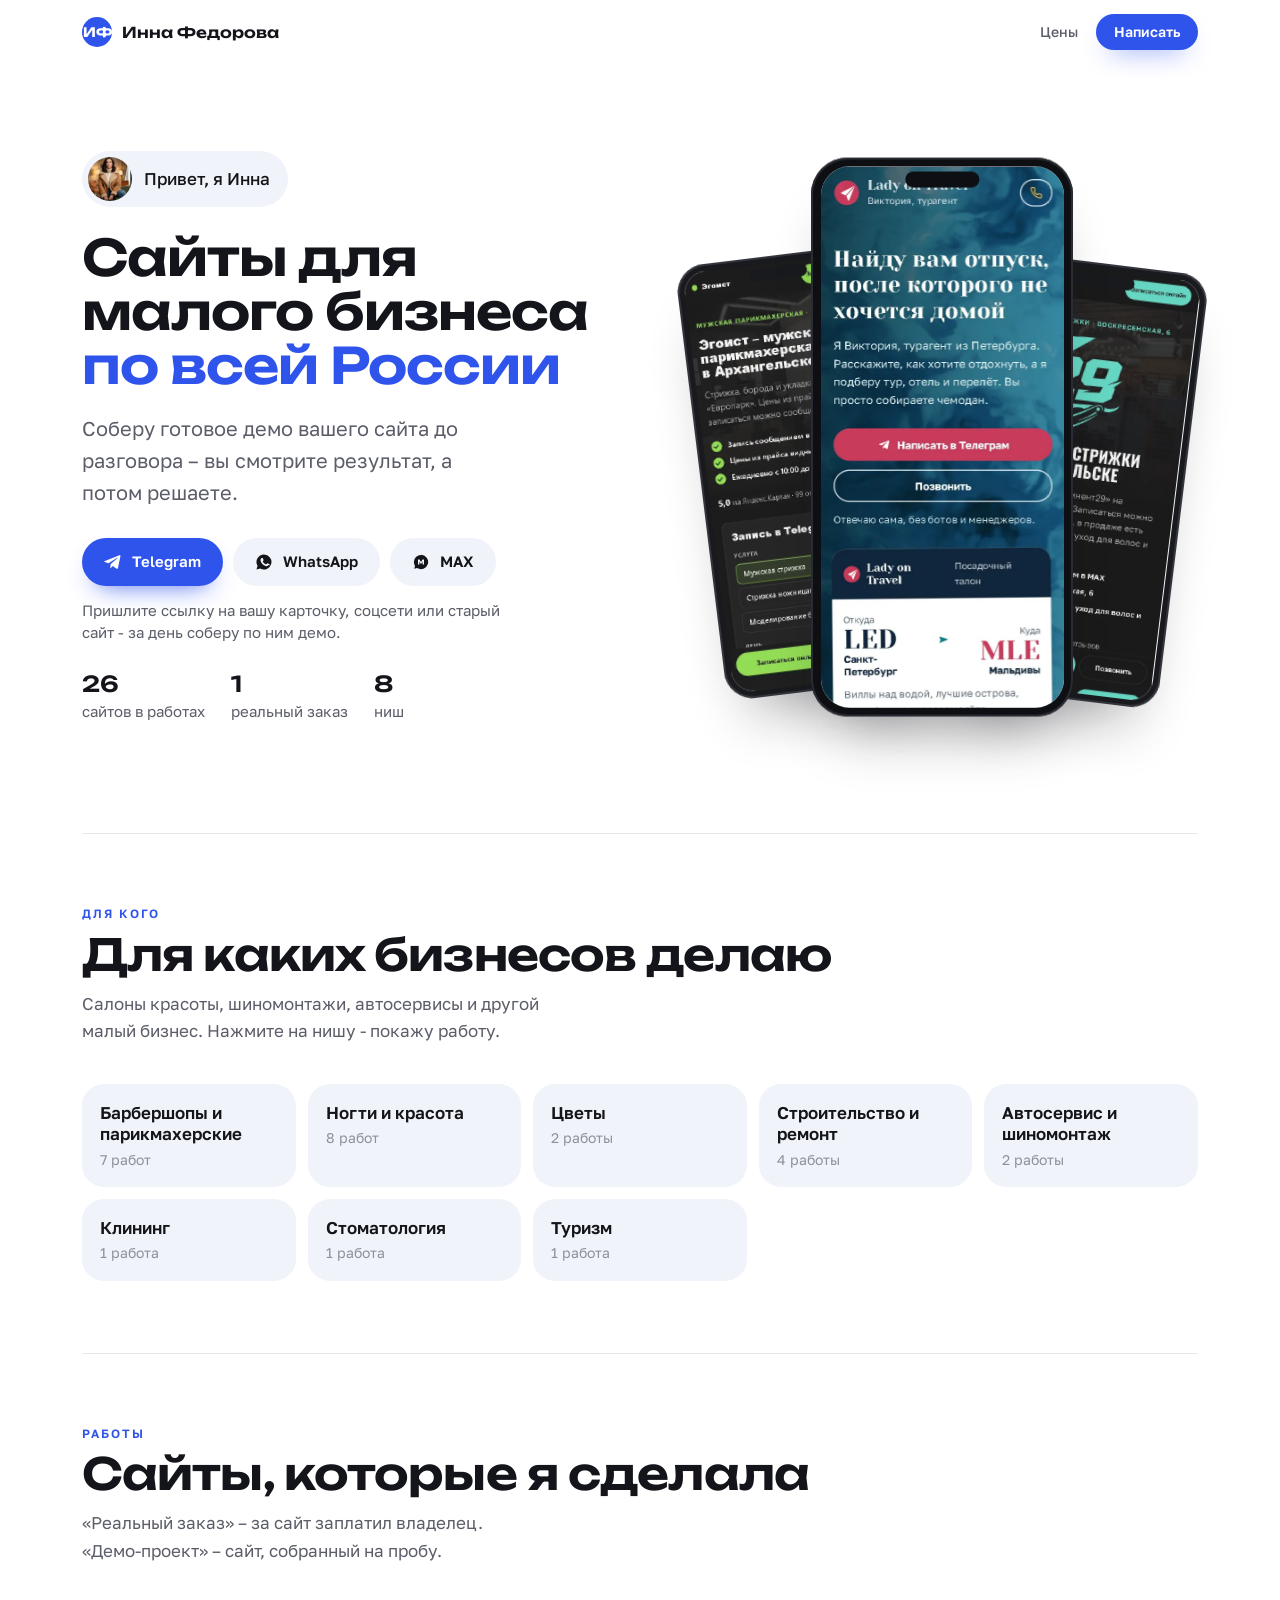
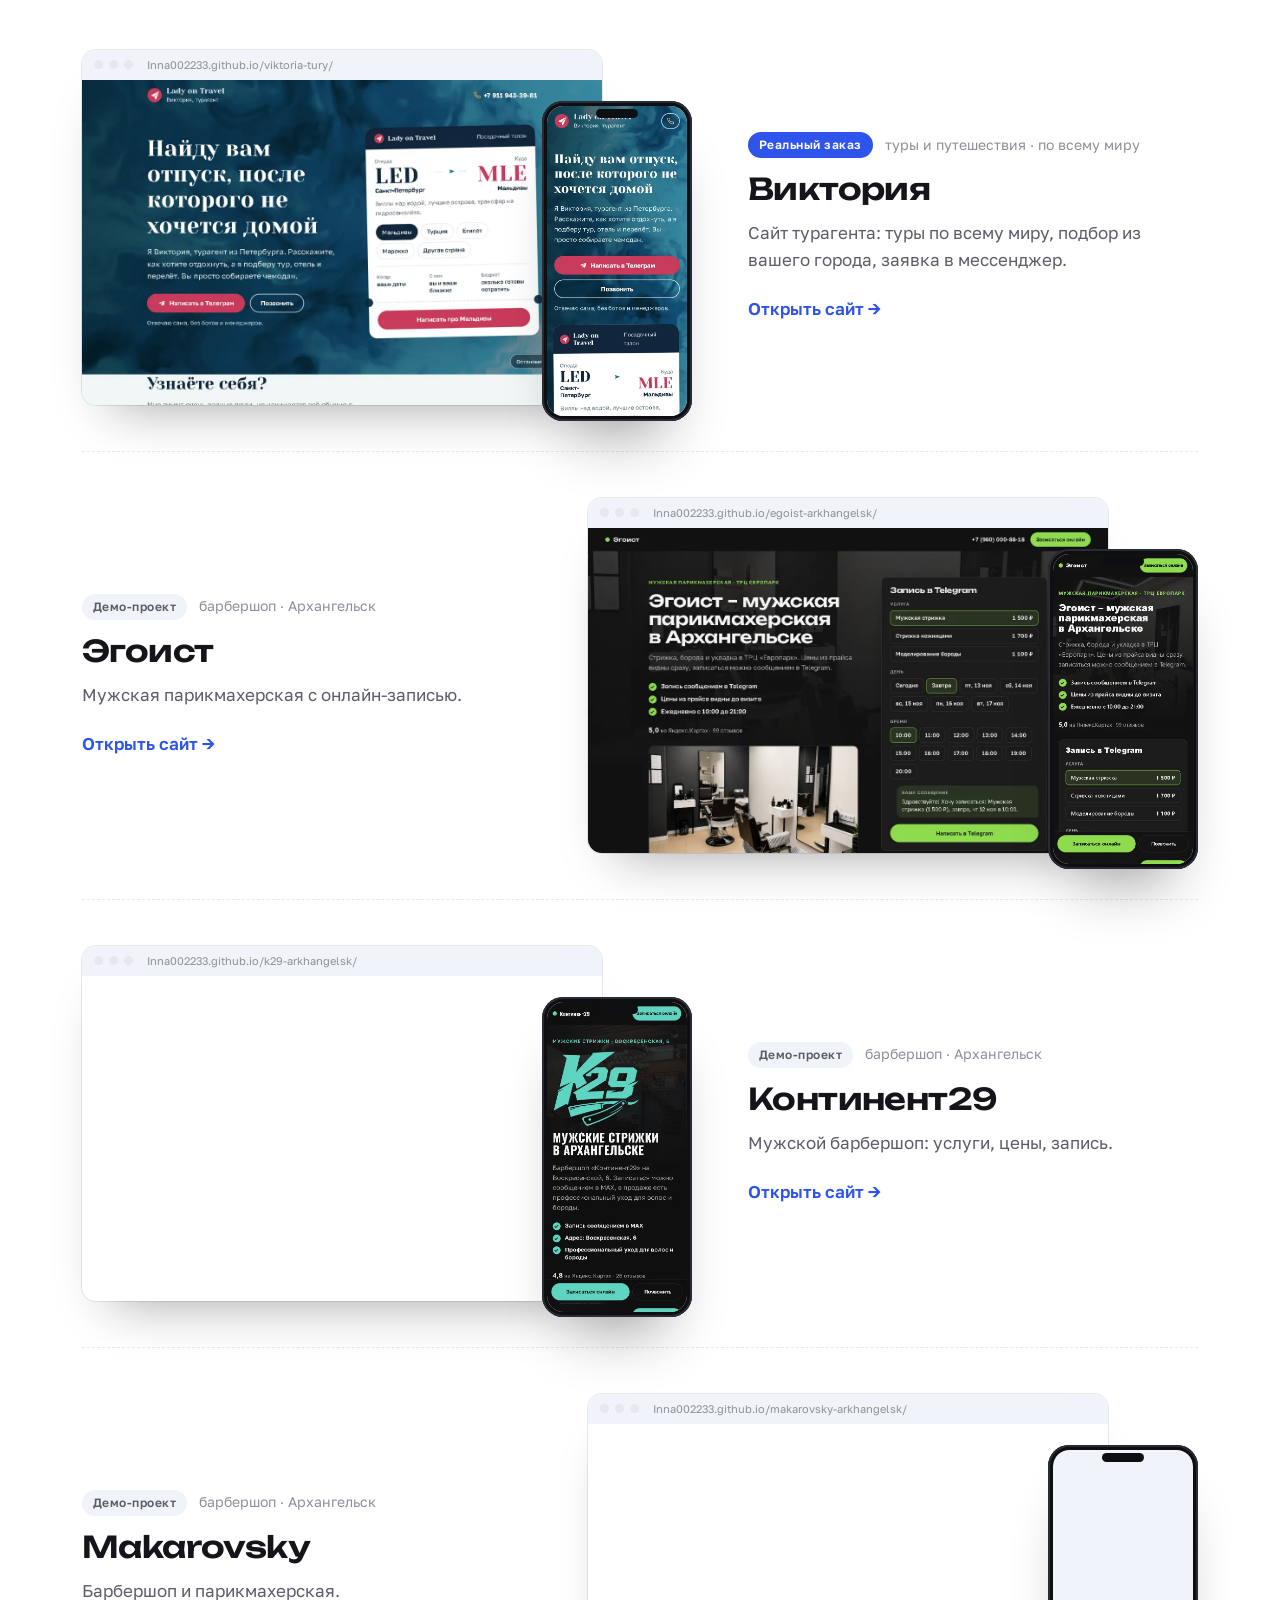
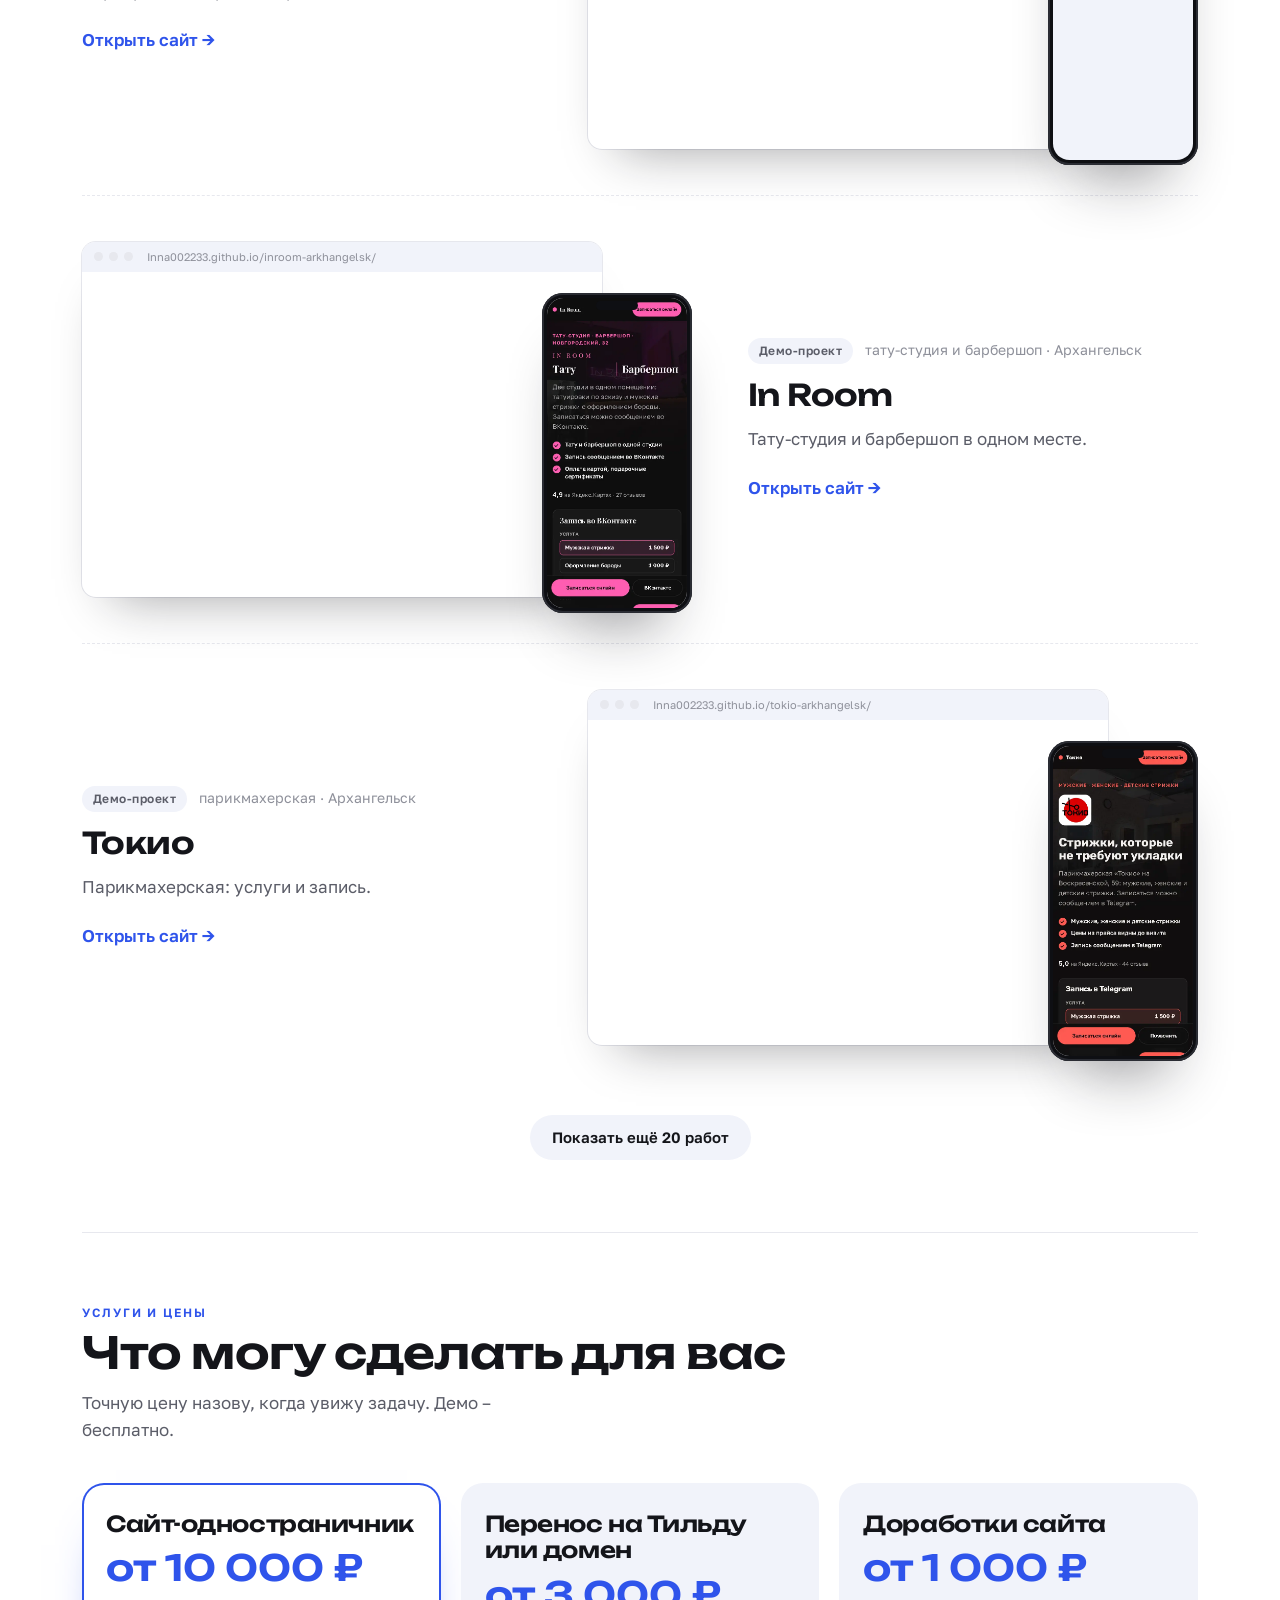
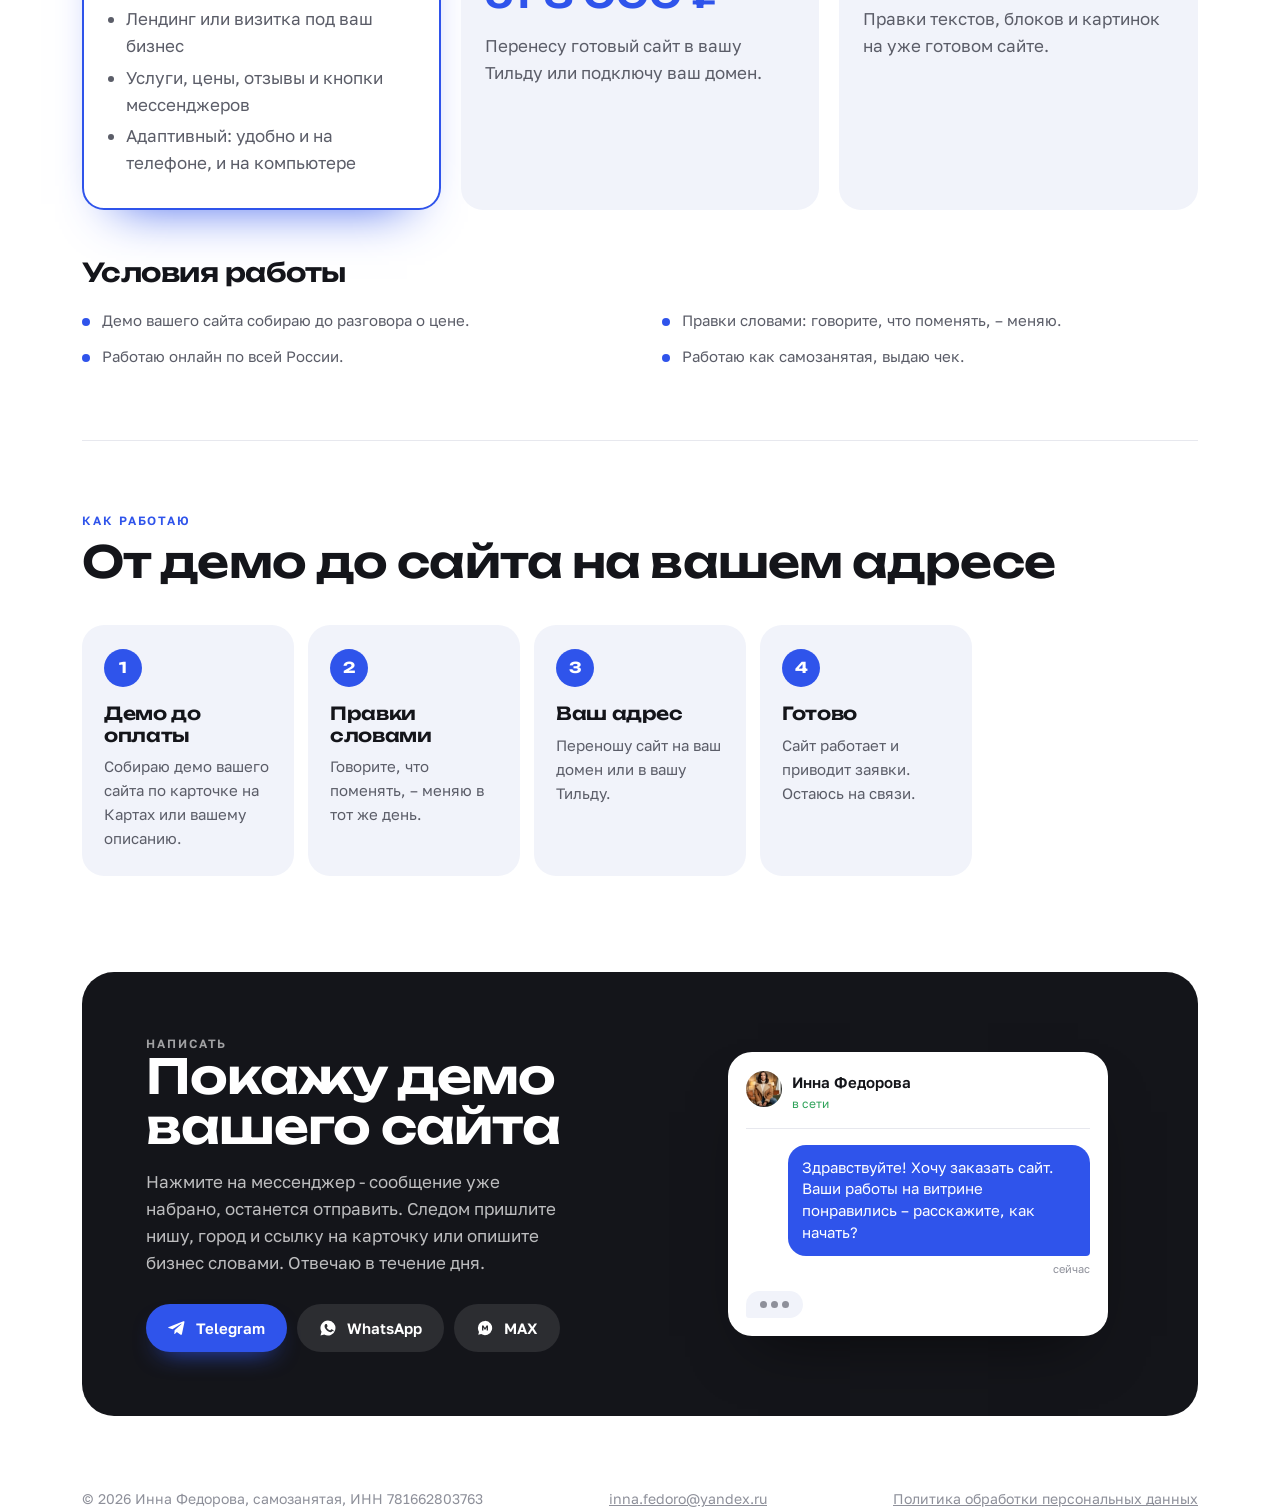
==== index.html @ 8793fb0f "Витрина: +Помор, +Барбершоп 1584, +Lucky Nail, +Акация" ====
<!doctype html>
<html lang="ru">
<head>
<meta charset="utf-8">
<meta name="viewport" content="width=device-width, initial-scale=1">
<title>Инна Федорова – сайты для малого бизнеса</title>
<meta name="description" content="Соберу готовое демо вашего сайта до разговора – вы смотрите результат, а потом решаете.">
<meta property="og:title" content="Инна Федорова – сайты для малого бизнеса">
<meta property="og:description" content="Соберу готовое демо вашего сайта до разговора – вы смотрите результат, а потом решаете.">
<meta property="og:type" content="website">
<meta property="og:image" content="assets/case-inna002233-github-io-viktoria-tury-desktop.webp">
<meta name="color-scheme" content="light">
<link rel="preconnect" href="https://fonts.googleapis.com">
<link rel="preconnect" href="https://fonts.gstatic.com" crossorigin>
<link href="https://fonts.googleapis.com/css2?family=Unbounded:wght@500;600;700&family=Golos+Text:wght@400;500;600;700&display=swap" rel="stylesheet">
<style>
/* Витрина веб-мастера. Палитра задаётся тремя переменными в :root – их меняет сборка (vitrina.mjs). */
:root{
  --accent:#2F54EB; --ink:#14151A; --soft:#F1F3FA;
  --paper:#FFFFFF; --line:#E7E8EE; --ink-2:#5B5D68; --ink-3:#8E909A;
  --display:"Unbounded",system-ui,sans-serif; --body:"Golos Text",system-ui,sans-serif;
  --r:22px;
}
*{box-sizing:border-box}
html{-webkit-text-size-adjust:100%;scroll-behavior:smooth;overflow-x:clip;hyphens:none}
body{margin:0;background:var(--paper);color:var(--ink);font:400 17px/1.6 var(--body);overflow-x:hidden}
a{color:inherit}
:focus-visible{outline:3px solid var(--accent);outline-offset:3px;border-radius:8px}
.wrap{max-width:1180px;margin:0 auto;padding:0 16px}
@media (min-width:760px){.wrap{padding:0 32px}}
.eyebrow{font:600 12px/1.3 var(--body);letter-spacing:.16em;text-transform:uppercase;color:var(--accent)}
h1,h2,h3{font-family:var(--display);font-weight:600;letter-spacing:-.02em;margin:0}

/* шапка */
.top{position:sticky;top:0;z-index:10;background:rgba(255,255,255,.88);backdrop-filter:blur(10px);-webkit-backdrop-filter:blur(10px);border-bottom:1px solid transparent;transition:border-color .3s}
.top.scrolled{border-color:var(--line)}
.top .wrap{display:flex;align-items:center;justify-content:space-between;height:64px}
.brand{display:flex;align-items:center;gap:10px;font:600 15px/1 var(--display);text-decoration:none}
.brand i{width:30px;height:30px;border-radius:50%;background:var(--accent);display:grid;place-items:center;color:#fff;font:700 13px/1 var(--display);font-style:normal}
.btn{display:inline-flex;align-items:center;gap:10px;border:0;cursor:pointer;text-decoration:none;font:600 15px/1 var(--body);border-radius:999px;padding:15px 22px;transition:transform .2s,box-shadow .2s,background .2s}
.btn-main{background:var(--accent);color:#fff;box-shadow:0 12px 26px -14px var(--accent)}
.btn-main:hover{transform:translateY(-2px)}
.btn-ghost{background:var(--soft);color:var(--ink)}
.btn-ghost:hover{background:var(--line)}
.btn svg{width:18px;height:18px;flex:none}
.top .btn{padding:11px 18px;font-size:14px}
.top-nav{display:flex;align-items:center;gap:18px}
.top-link{font:500 14px/1 var(--body);color:var(--ink-2);text-decoration:none;white-space:nowrap}
.top-link:hover{color:var(--ink)}
.brand span{white-space:nowrap}
@media (max-width:559px){.top .wrap{gap:10px}.brand{gap:8px;font-size:13px}.top-nav{gap:10px}.top-link{font-size:13px}.top .btn{padding:11px 14px;font-size:13px}}
/* первый экран */
.hero{display:grid;gap:40px;padding:44px 0 64px;align-items:center}
@media (min-width:960px){.hero{grid-template-columns:1.05fr .95fr;padding:72px 0 96px}}
.hello{display:inline-flex;align-items:center;gap:12px;background:var(--soft);border-radius:999px;padding:6px 18px 6px 6px;font-weight:500}
.hello img,.hello b{width:44px;height:44px;border-radius:50%;object-fit:cover;flex:none}
.hello b{background:var(--accent);color:#fff;display:grid;place-items:center;font:700 16px/1 var(--display)}
h1{font-size:clamp(28px,4.1vw,50px);line-height:1.08;margin:22px 0 0}
h1 em{font-style:normal;color:var(--accent)}
.lead{font-size:clamp(17px,1.8vw,20px);color:var(--ink-2);max-width:36ch;margin:20px 0 0}
.cta{display:flex;flex-wrap:wrap;gap:10px;margin-top:30px}
.cta-note{margin-top:14px;max-width:440px;color:var(--ink-2);font-size:15px;line-height:1.45}
.facts{display:flex;flex-wrap:wrap;gap:8px 26px;margin-top:30px;color:var(--ink-2);font-size:15px}
.facts b{font:600 22px/1 var(--display);color:var(--ink);display:block;margin-bottom:4px}

/* живые телефоны: скриншот сайта прокручивается внутри рамки */
.phone{position:relative;width:var(--pw,250px);aspect-ratio:9/19.2;border-radius:calc(var(--pw,250px) * .14);background:#0E0F13;padding:calc(var(--pw,250px) * .035);box-shadow:0 40px 60px -30px rgba(20,21,26,.45),inset 0 0 0 2px #2A2C33}
.phone .screen{position:relative;width:100%;height:100%;border-radius:calc(var(--pw,250px) * .11);overflow:hidden;background:var(--soft)}
.phone .screen img{position:absolute;left:0;top:0;width:100%;height:auto;will-change:transform;animation:scrollshot var(--dur,22s) ease-in-out infinite alternate;animation-play-state:paused}
.phone.live .screen img{animation-play-state:running}
.phone .notch{position:absolute;top:calc(var(--pw,250px) * .055);left:50%;transform:translateX(-50%);width:28%;height:calc(var(--pw,250px) * .06);background:#0E0F13;border-radius:999px;z-index:2}
@keyframes scrollshot{0%,8%{transform:translateY(0)}92%,100%{transform:translateY(var(--shift,-70%))}}
@media (prefers-reduced-motion:reduce){.phone .screen img{animation:none}}
.fan{position:relative;height:clamp(440px,52vw,600px)}
.fan .phone{position:absolute;top:50%;left:50%}
.fan .phone:nth-child(1){--pw:clamp(190px,21vw,262px);transform:translate(-50%,-50%);z-index:3}
.fan .phone:nth-child(2){--pw:clamp(150px,16vw,206px);transform:translate(-118%,-42%) rotate(-7deg);z-index:2;opacity:.96}
.fan .phone:nth-child(3){--pw:clamp(150px,16vw,206px);transform:translate(18%,-40%) rotate(7deg);z-index:1;opacity:.96}
.fan::before{content:"";position:absolute;inset:8% 6%;border-radius:50%;background:radial-gradient(closest-side,var(--soft),transparent 72%)}
.fan.empty{display:grid;place-items:center;background:var(--soft);border-radius:var(--r);color:var(--ink-3);text-align:center;padding:24px}

/* разделы */
section.block{padding:72px 0;border-top:1px solid var(--line)}
.block-head{display:flex;flex-wrap:wrap;align-items:end;justify-content:space-between;gap:12px 30px;margin-bottom:40px}
.block-head h2{font-size:clamp(28px,3.6vw,44px);line-height:1.05;margin-top:10px}
.block-head p{color:var(--ink-2);max-width:42ch;margin:0}

/* работы */
.case{display:grid;gap:28px;align-items:center;padding:36px 0}
.case + .case{border-top:1px dashed var(--line)}
@media (min-width:900px){.case{grid-template-columns:auto 1fr;gap:56px}.case:nth-child(even){grid-template-columns:1fr auto}.case:nth-child(even) .devices{order:2}}
.devices{position:relative;display:flex;align-items:end;justify-content:center;gap:0;padding:10px 0}
.browser{width:min(520px,72vw);border-radius:14px;overflow:hidden;background:#fff;box-shadow:0 30px 50px -30px rgba(20,21,26,.4),0 0 0 1px var(--line)}
.browser .bar{display:flex;align-items:center;gap:6px;height:30px;padding:0 12px;background:var(--soft)}
.browser .bar i{width:9px;height:9px;border-radius:50%;background:var(--line)}
.browser .bar span{margin-left:8px;font-size:11px;color:var(--ink-3);white-space:nowrap;overflow:hidden;text-overflow:ellipsis}
.browser img{display:block;width:100%;aspect-ratio:16/10;object-fit:cover;object-position:top}
.devices .phone{--pw:clamp(118px,13vw,150px);margin-left:-60px;margin-bottom:-16px;z-index:2}
.devices.solo .phone{--pw:clamp(180px,22vw,230px);margin:0}
.case-text .meta{display:flex;flex-wrap:wrap;align-items:center;gap:8px 12px;color:var(--ink-3);font-size:14px}
.badge{display:inline-flex;align-items:center;gap:6px;font:600 12px/1 var(--body);letter-spacing:.04em;padding:7px 11px;border-radius:999px}
.badge.real{background:var(--accent);color:#fff}
.badge.demo{background:var(--soft);color:var(--ink-2)}
.badge.study{background:transparent;color:var(--accent);box-shadow:inset 0 0 0 1.5px var(--accent)}
.case-text h3{font-size:clamp(22px,2.6vw,30px);line-height:1.1;margin:14px 0 0}
.story{display:grid;gap:12px;margin:20px 0 0;padding:0;list-style:none}
.story li{display:grid;grid-template-columns:118px 1fr;gap:12px;font-size:16px}
.story li b{font-weight:600;color:var(--ink-3);font-size:13px;letter-spacing:.06em;text-transform:uppercase;padding-top:2px}
@media (max-width:520px){.story li{grid-template-columns:1fr;gap:2px}}
.quote{margin:22px 0 0;padding:18px 20px;border-radius:16px;background:var(--soft);font-size:16px}
.quote cite{display:block;margin-top:8px;font-style:normal;color:var(--ink-3);font-size:14px}
.case-text .open{display:inline-flex;align-items:center;gap:8px;margin-top:22px;font-weight:600;color:var(--accent);text-decoration:none}
.case-text .open:hover{text-decoration:underline}

/* услуги */
.price{list-style:none;margin:0;padding:0;display:grid;gap:16px}
@media (min-width:860px){.price{grid-template-columns:repeat(3,1fr);gap:20px}}
.price li{display:flex;flex-direction:column;gap:10px;background:var(--soft);border-radius:var(--r);padding:28px 24px 30px;position:relative}
.price li.hit{background:var(--paper);box-shadow:inset 0 0 0 2px var(--accent),0 28px 50px -34px var(--accent)}
.price h3{font-size:22px;line-height:1.2}
.price .sum{font:600 clamp(28px,3.4vw,36px)/1.05 var(--display);white-space:nowrap;color:var(--accent);margin-top:2px}
.price .term{font-size:14px;font-weight:600;color:var(--ink-3)}
.price p{margin:8px 0 0;color:var(--ink-2)}
.price li ul{list-style:disc;display:block;margin:8px 0 0;padding:0 0 0 20px;color:var(--ink-2)}
.price li ul li{display:list-item;background:none;border-radius:0;padding:0;position:static;box-shadow:none;margin:0 0 4px}
.pnote{list-style:none;margin:28px 0 0;padding:0;display:grid;gap:8px;color:var(--ink-2);font-size:15px}
.pnote li{position:relative;padding-left:20px}
.pnote li::before{content:"";position:absolute;left:0;top:.62em;width:8px;height:8px;border-radius:50%;background:var(--accent)}

/* ниши: ссылки на работы */
.niches{list-style:none;margin:0;padding:0;display:grid;gap:10px;grid-template-columns:repeat(2,1fr)}
@media (min-width:760px){.niches{grid-template-columns:repeat(5,1fr);gap:12px}}
.niches a{display:flex;flex-direction:column;gap:4px;height:100%;padding:18px 18px 16px;border-radius:var(--r);background:var(--soft);text-decoration:none;transition:background .2s,transform .2s}
.niches a:hover{background:var(--line);transform:translateY(-2px)}
.niches b{font:600 17px/1.25 var(--body)}
.niches span{font-size:14px;color:var(--ink-3)}
.more{display:flex;justify-content:center;padding-top:24px}
#moreCases .case:first-child{border-top:1px dashed var(--line)}
#works{scroll-margin-top:64px}
.niche-note{display:flex;flex-wrap:wrap;align-items:center;justify-content:space-between;gap:12px 20px;margin:0 0 8px;padding:14px 18px;border-radius:var(--r);background:var(--soft);color:var(--ink-2);font-size:15px}
.niche-note[hidden]{display:none}
.niche-note b{color:var(--ink)}
.niche-note .btn{padding:11px 18px;font-size:14px;background:var(--paper)}
.case{scroll-margin-top:84px}

/* условия работы */
.terms{margin-top:48px}
.terms h3{font-size:clamp(20px,2.2vw,26px);line-height:1.15}
.terms .pnote{margin-top:20px}
@media (min-width:860px){.terms .pnote{grid-template-columns:1fr 1fr;gap:12px 44px}}

/* как работаю – настоящая последовательность, поэтому номера */
.steps{display:grid;gap:14px;counter-reset:s;list-style:none;margin:0;padding:0}
@media (min-width:760px){.steps{grid-template-columns:repeat(2,1fr)}.steps li:last-child{grid-column:1/-1}}
@media (min-width:1060px){.steps{grid-template-columns:repeat(5,1fr)}.steps li:last-child{grid-column:auto}}
.steps li{position:relative;background:var(--soft);border-radius:var(--r);padding:24px 22px 26px;counter-increment:s}
.steps li::before{content:counter(s);display:grid;place-items:center;width:38px;height:38px;border-radius:50%;background:var(--accent);color:#fff;font:700 15px/1 var(--display);margin-bottom:16px}
.steps h3{font-size:18px;line-height:1.2}
.steps p{margin:8px 0 0;color:var(--ink-2);font-size:15px}

/* финал: превью сообщения, которое уйдёт владельцу витрины */
.final{margin:24px 0 72px;border-radius:32px;background:var(--ink);color:#fff;padding:40px 22px;display:grid;gap:30px;align-items:center;overflow:hidden;position:relative}
@media (min-width:860px){.final{grid-template-columns:1.1fr .9fr;padding:64px}}
.final h2{font-size:clamp(28px,4vw,48px);line-height:1.04}
.final p{color:rgba(255,255,255,.72);margin:16px 0 0;max-width:38ch}
.final .cta{margin-top:28px}
.final .btn-ghost{background:rgba(255,255,255,.1);color:#fff}
.final .btn-ghost:hover{background:rgba(255,255,255,.18)}
.chat{background:#fff;color:var(--ink);border-radius:24px;padding:18px;box-shadow:0 30px 60px -30px rgba(0,0,0,.6);max-width:380px;justify-self:center;width:100%}
.chat .who{display:flex;align-items:center;gap:10px;font-weight:600;font-size:15px;padding-bottom:14px;border-bottom:1px solid var(--line)}
.chat .who img,.chat .who b{width:36px;height:36px;border-radius:50%;object-fit:cover}
.chat .who b{background:var(--accent);color:#fff;display:grid;place-items:center;font:700 14px/1 var(--display)}
.chat .who small{display:block;font-weight:400;color:#2FA35A;font-size:12px}
.bubble{margin:16px 0 4px auto;max-width:88%;background:var(--accent);color:#fff;border-radius:18px 18px 4px 18px;padding:12px 14px;font-size:15px;line-height:1.45}
.bubble-time{text-align:right;font-size:11px;color:var(--ink-3)}
.typing{display:flex;gap:4px;margin-top:14px;padding:10px 14px;background:var(--soft);border-radius:18px 18px 18px 4px;width:fit-content}
.typing i{width:7px;height:7px;border-radius:50%;background:var(--ink-3);animation:dot 1.2s infinite}
.typing i:nth-child(2){animation-delay:.2s}.typing i:nth-child(3){animation-delay:.4s}
@keyframes dot{0%,60%,100%{opacity:.3;transform:none}30%{opacity:1;transform:translateY(-3px)}}

footer{padding:26px 0 40px;color:var(--ink-3);font-size:14px;display:flex;flex-wrap:wrap;gap:8px 24px;justify-content:space-between}
.toast{position:fixed;left:50%;bottom:24px;transform:translate(-50%,140%);background:var(--ink);color:#fff;padding:14px 20px;border-radius:14px;font-size:15px;z-index:50;transition:transform .35s cubic-bezier(.2,.8,.2,1),visibility .35s;max-width:calc(100% - 32px);visibility:hidden}
.toast.show{transform:translate(-50%,0);visibility:visible}
.reveal{opacity:0;transform:translateY(24px);transition:opacity .7s ease,transform .7s cubic-bezier(.2,.8,.2,1)}
.reveal.in{opacity:1;transform:none}
@media (prefers-reduced-motion:reduce){.reveal{opacity:1;transform:none;transition:none}}
</style>
</head>
<body>
<header class="top"><div class="wrap">
  <a class="brand" href="#"><i id="brandInit"></i><span id="brandName"></span></a>
  <nav class="top-nav">
    <a class="top-link" href="#services">Цены</a>
    <a class="btn btn-main" href="#write">Написать</a>
  </nav>
</div></header>

<main class="wrap">
  <section class="hero">
    <div>
      <span class="hello" id="hello"></span>
      <h1 id="h1"></h1>
      <p class="lead" id="lead"></p>
      <div class="cta" data-cta></div>
      <p class="cta-note">Пришлите ссылку на вашу карточку, соцсети или старый сайт - за день соберу по ним демо.</p>
      <div class="facts" id="facts"></div>
    </div>
    <div class="fan" id="fan" aria-label="Мои работы"></div>
  </section>

  <section class="block" id="niches">
    <div class="block-head reveal"><div><div class="eyebrow">Для кого</div><h2>Для каких бизнесов делаю</h2></div><p>Салоны красоты, шиномонтажи, автосервисы и другой малый бизнес. Нажмите на нишу - покажу работу.</p></div>
    <ul class="niches reveal" id="nicheList"></ul>
  </section>

  <section class="block" id="works">
    <div class="block-head reveal"><div><div class="eyebrow">Работы</div><h2>Сайты, которые я сделала</h2></div><p id="worksNote"></p></div>
    <div class="niche-note" id="nicheNote" hidden></div>
    <div id="cases"></div>
    <div id="moreCases" hidden></div>
    <div class="more" id="moreWrap" hidden><button class="btn btn-ghost" id="moreBtn" type="button"></button></div>
  </section>

  <section class="block" id="services">
    <div class="block-head reveal"><div><div class="eyebrow">Услуги и цены</div><h2>Что могу сделать для вас</h2></div><p>Точную цену назову, когда увижу задачу. Демо – бесплатно.</p></div>
    <ul class="price reveal" id="price"></ul>
    <div class="terms reveal">
      <h3>Условия работы</h3>
      <ul class="pnote" id="terms"></ul>
    </div>
  </section>

  <section class="block" id="how">
    <div class="block-head reveal"><div><div class="eyebrow">Как работаю</div><h2>От демо до сайта на вашем адресе</h2></div></div>
    <ol class="steps reveal" id="steps"></ol>
  </section>

  <section class="final reveal" id="write">
    <div>
      <div class="eyebrow" style="color:rgba(255,255,255,.6)">Написать</div>
      <h2 id="finalTitle">Покажу демо вашего сайта</h2>
      <p>Нажмите на мессенджер - сообщение уже набрано, останется отправить. Следом пришлите нишу, город и ссылку на карточку или опишите бизнес словами. Отвечаю в течение дня.</p>
      <div class="cta" data-cta></div>
    </div>
    <div class="chat" aria-hidden="true">
      <div class="who"><span id="chatAva"></span><div><span id="chatName"></span><small>в сети</small></div></div>
      <div class="bubble" id="bubble"></div>
      <div class="bubble-time">сейчас</div>
      <div class="typing"><i></i><i></i><i></i></div>
    </div>
  </section>
</main>

<footer class="wrap"><span id="foot"></span><span id="footMail"></span><span><a href="politika.html">Политика обработки персональных данных</a></span></footer>
<div class="toast" id="toast" role="status"></div>

<script id="data" type="application/json">{"name":"Инна Федорова","city":"","cityIn":"","h1":"Сайты для малого бизнеса \u003cem>по всей России\u003c/em>","photo":"assets/photo.webp","palette":"А","messengers":{"telegram":"inna_fedoro","whatsapp":"79112358002","max":"https://max.ru/u/f9LHodD0cOJZXHOTVjr_gw3J_P5MQ946r38qzrjwwADfaymvsytwMS0R1TQ"},"message":"Здравствуйте! Хочу заказать сайт. Ваши работы на витрине понравились – расскажите, как начать?","services":[{"title":"Сайт-одностраничник","desc":["Лендинг или визитка под ваш бизнес","Услуги, цены, отзывы и кнопки мессенджеров","Адаптивный: удобно и на телефоне, и на компьютере"],"price":"от 10 000 ₽","hit":true},{"title":"Перенос на Тильду или домен","desc":"Перенесу готовый сайт в вашу Тильду или подключу ваш домен.","price":"от 3 000 ₽"},{"title":"Доработки сайта","desc":"Правки текстов, блоков и картинок на уже готовом сайте.","price":"от 1 000 ₽"}],"cases":[{"title":"Виктория","niche":"туры и путешествия","city":"по всему миру","url":"https://Inna002233.github.io/viktoria-tury/","folder":"D:\\Sites\\vibe-sites\\viktoria-sait","kind":"real","about":"Сайт турагента: туры по всему миру, подбор из вашего города, заявка в мессенджер.","desktop":"assets/case-inna002233-github-io-viktoria-tury-desktop.webp","mobile":"assets/case-inna002233-github-io-viktoria-tury-mobile.webp","group":"tury"},{"title":"Эгоист","niche":"барбершоп","city":"Архангельск","url":"https://Inna002233.github.io/egoist-arkhangelsk/","folder":"D:\\Sites\\vibe-sites\\barbershop-17766906489-demo","kind":"demo","about":"Мужская парикмахерская с онлайн-записью.","desktop":"assets/case-inna002233-github-io-egoist-arkhangelsk-desktop.webp","mobile":"assets/case-inna002233-github-io-egoist-arkhangelsk-mobile.webp","group":"barber"},{"title":"Континент29","niche":"барбершоп","city":"Архангельск","url":"https://Inna002233.github.io/k29-arkhangelsk/","folder":"D:\\Sites\\vibe-sites\\barbershop-k29-demo","kind":"demo","about":"Мужской барбершоп: услуги, цены, запись.","desktop":"assets/case-inna002233-github-io-k29-arkhangelsk-desktop.webp","mobile":"assets/case-inna002233-github-io-k29-arkhangelsk-mobile.webp","group":"barber"},{"title":"Makarovsky","niche":"барбершоп","city":"Архангельск","url":"https://Inna002233.github.io/makarovsky-arkhangelsk/","folder":"D:\\Sites\\vibe-sites\\barbershop-makarovsky-demo","kind":"demo","about":"Барбершоп и парикмахерская.","mobile":"assets/case-inna002233-github-io-makarovsky-arkhangelsk-mobile.webp","desktop":"assets/case-inna002233-github-io-makarovsky-arkhangelsk-desktop.webp","group":"barber"},{"title":"In Room","niche":"тату-студия и барбершоп","city":"Архангельск","url":"https://Inna002233.github.io/inroom-arkhangelsk/","folder":"D:\\Sites\\vibe-sites\\barbershop-inroom-demo","kind":"demo","about":"Тату-студия и барбершоп в одном месте.","desktop":"assets/case-inna002233-github-io-inroom-arkhangelsk-desktop.webp","mobile":"assets/case-inna002233-github-io-inroom-arkhangelsk-mobile.webp","group":"barber"},{"title":"Токио","niche":"парикмахерская","city":"Архангельск","url":"https://Inna002233.github.io/tokio-arkhangelsk/","folder":"D:\\Sites\\vibe-sites\\barbershop-tokio-demo","kind":"demo","about":"Парикмахерская: услуги и запись.","desktop":"assets/case-inna002233-github-io-tokio-arkhangelsk-desktop.webp","mobile":"assets/case-inna002233-github-io-tokio-arkhangelsk-mobile.webp","group":"barber"},{"title":"Бакулука нэйл","niche":"ногтевая студия","city":"Саратов","url":"https://Inna002233.github.io/baculuka-nail/","folder":"D:\\Sites\\vibe-sites\\nogti-1701881563-demo","kind":"demo","about":"Ногтевая студия: работы, цены, запись.","desktop":"assets/case-inna002233-github-io-baculuka-nail-desktop.webp","mobile":"assets/case-inna002233-github-io-baculuka-nail-mobile.webp","group":"nogti"},{"title":"L.Art","niche":"студия красоты","city":"Саратов","url":"https://Inna002233.github.io/lart-studio/","folder":"D:\\Sites\\vibe-sites\\nogti-72408491098-demo","kind":"demo","about":"Студия красоты: услуги и запись.","desktop":"assets/case-inna002233-github-io-lart-studio-desktop.webp","mobile":"assets/case-inna002233-github-io-lart-studio-mobile.webp","group":"nogti"},{"title":"Milky Pilky","niche":"студия маникюра","city":"","url":"https://Inna002233.github.io/milky-pilky/","folder":"D:\\Sites\\vibe-sites\\nogti-milkypilky-demo","kind":"demo","about":"Студия маникюра: работы и запись.","desktop":"assets/case-inna002233-github-io-milky-pilky-desktop.webp","mobile":"assets/case-inna002233-github-io-milky-pilky-mobile.webp","group":"nogti"},{"title":"Taykova nails","niche":"студия красоты","city":"","url":"https://Inna002233.github.io/taykova-nails/","folder":"D:\\Sites\\vibe-sites\\nogti-taykova-demo","kind":"demo","about":"Студия красоты и маникюра.","desktop":"assets/case-inna002233-github-io-taykova-nails-desktop.webp","mobile":"assets/case-inna002233-github-io-taykova-nails-mobile.webp","group":"nogti"},{"title":"Nail Wizard","niche":"студия маникюра","city":"","url":"https://Inna002233.github.io/nail-wizard/","folder":"D:\\Sites\\vibe-sites\\nogti-wizard-demo","kind":"demo","about":"Тёмный сайт студии маникюра.","desktop":"assets/case-inna002233-github-io-nail-wizard-desktop.webp","mobile":"assets/case-inna002233-github-io-nail-wizard-mobile.webp","group":"nogti"},{"title":"Брусника","niche":"мастер маникюра","city":"","url":"https://Inna002233.github.io/nogti-demo/","folder":"D:\\Sites\\vibe-sites\\nogti-demo","kind":"demo","about":"Сайт мастера маникюра.","desktop":"assets/case-inna002233-github-io-nogti-demo-desktop.webp","mobile":"assets/case-inna002233-github-io-nogti-demo-mobile.webp","group":"nogti"},{"title":"Свой мастер","niche":"салон красоты","city":"","url":"https://Inna002233.github.io/salon-demo/","folder":"D:\\Sites\\vibe-sites\\salon-demo","kind":"demo","about":"Салон красоты с онлайн-записью к своему мастеру.","desktop":"assets/case-inna002233-github-io-salon-demo-desktop.webp","mobile":"assets/case-inna002233-github-io-salon-demo-mobile.webp","group":"nogti"},{"title":"Любимые цветы","niche":"цветы, доставка букетов","city":"Воронеж","url":"https://Inna002233.github.io/lyubimye-tsvety-105693506530-demo/","folder":"D:\\Sites\\vibe-sites\\lyubimye-tsvety-105693506530-demo","kind":"demo","about":"Магазин цветов: букеты с доставкой.","desktop":"assets/case-inna002233-github-io-lyubimye-tsvety-105693506530-demo-desktop.webp","mobile":"assets/case-inna002233-github-io-lyubimye-tsvety-105693506530-demo-mobile.webp","group":"cvety"},{"title":"Простор","niche":"каркасные дома","city":"Волгоград","url":"https://Inna002233.github.io/prostor-volgograd/","folder":"D:\\Sites\\vibe-sites\\stroiteli-193947479459-demo","kind":"demo","about":"Строительство каркасных домов под ключ.","desktop":"assets/case-inna002233-github-io-prostor-volgograd-desktop.webp","mobile":"assets/case-inna002233-github-io-prostor-volgograd-mobile.webp","group":"stroy"},{"title":"Санхаус","niche":"строительство домов","city":"Волгоград","url":"https://Inna002233.github.io/sankhaus-volgograd/","folder":"D:\\Sites\\vibe-sites\\sankhaus-239740045408-demo","kind":"demo","about":"Строительство домов.","desktop":"assets/case-inna002233-github-io-sankhaus-volgograd-desktop.webp","mobile":"assets/case-inna002233-github-io-sankhaus-volgograd-mobile.webp","group":"stroy"},{"title":"Стройэкогарант","niche":"строительство домов","city":"Волгоград","url":"https://Inna002233.github.io/stroyekogarant-volgograd/","folder":"D:\\Sites\\vibe-sites\\stroyekogarant-173281094715-demo","kind":"demo","about":"Строительство домов.","desktop":"assets/case-inna002233-github-io-stroyekogarant-volgograd-desktop.webp","mobile":"assets/case-inna002233-github-io-stroyekogarant-volgograd-mobile.webp","group":"stroy"},{"title":"Орион","niche":"ремонт и отделка","city":"Уфа","url":"https://Inna002233.github.io/orion-ufa-demo/","folder":"D:\\Sites\\vibe-sites\\remont-215922559756-demo","kind":"demo","about":"Отделка и инженерные системы.","desktop":"assets/case-inna002233-github-io-orion-ufa-demo-desktop.webp","mobile":"assets/case-inna002233-github-io-orion-ufa-demo-mobile.webp","group":"stroy"},{"title":"Шинсервис40","niche":"шиномонтаж","city":"Калуга","url":"https://Inna002233.github.io/shinservis40/","folder":"D:\\Sites\\vibe-sites\\shinservis40-1814888795-demo","kind":"demo","about":"Шиномонтаж: услуги, цены, запись.","desktop":"assets/case-inna002233-github-io-shinservis40-desktop.webp","mobile":"assets/case-inna002233-github-io-shinservis40-mobile.webp","group":"avto"},{"title":"Ось","niche":"автосервис и детейлинг","city":"","url":"https://Inna002233.github.io/avtoservis-demo/","folder":"D:\\Sites\\vibe-sites\\avtoservis-demo","kind":"demo","about":"Автосервис и детейлинг по записи.","desktop":"assets/case-inna002233-github-io-avtoservis-demo-desktop.webp","mobile":"assets/case-inna002233-github-io-avtoservis-demo-mobile.webp","group":"avto"},{"title":"Ясно","niche":"уборка квартир","city":"","url":"https://Inna002233.github.io/klining-demo/","folder":"D:\\Sites\\vibe-sites\\klining-demo","kind":"demo","about":"Уборка квартир по акту.","desktop":"assets/case-inna002233-github-io-klining-demo-desktop.webp","mobile":"assets/case-inna002233-github-io-klining-demo-mobile.webp","group":"klining"},{"title":"Династия","niche":"стоматология","city":"","url":"https://Inna002233.github.io/dinastiya-demo/","folder":"D:\\Sites\\vibe-sites\\stomatologiya-demo","kind":"demo","about":"Стоматология, стоматологический туризм.","desktop":"assets/case-inna002233-github-io-dinastiya-demo-desktop.webp","mobile":"assets/case-inna002233-github-io-dinastiya-demo-mobile.webp","group":"stom"},{"title":"Помор","niche":"барбершоп","city":"Архангельск","url":"https://Inna002233.github.io/pomor-arkhangelsk/","folder":"D:Sites\u000bibe-sites\barbershop-pomor-demo","kind":"demo","about":"Студия мужских стрижек: прайс, запись и отзывы с Яндекс Карт.","group":"barber","desktop":"assets/case-inna002233-github-io-pomor-arkhangelsk-desktop.webp","mobile":"assets/case-inna002233-github-io-pomor-arkhangelsk-mobile.webp"},{"title":"Барбершоп 1584","niche":"барбершоп","city":"Архангельск","url":"https://Inna002233.github.io/b1584-arkhangelsk/","folder":"D:Sites\u000bibe-sites\barbershop-1584-demo","kind":"demo","about":"Барбершоп с прайсом из 14 услуг, логотипом и записью во ВКонтакте.","group":"barber","desktop":"assets/case-inna002233-github-io-b1584-arkhangelsk-desktop.webp","mobile":"assets/case-inna002233-github-io-b1584-arkhangelsk-mobile.webp"},{"title":"Lucky Nail","niche":"студия маникюра","city":"Саратов","url":"https://Inna002233.github.io/lucky-nail-saratov/","folder":"D:Sites\u000bibe-sites\nogti-228027307411-demo","kind":"demo","about":"Студия маникюра и педикюра: услуги, цены и запись.","group":"nogti","desktop":"assets/case-inna002233-github-io-lucky-nail-saratov-desktop.webp","mobile":"assets/case-inna002233-github-io-lucky-nail-saratov-mobile.webp"},{"title":"Акация","niche":"цветы, доставка букетов","city":"Воронеж","url":"https://Inna002233.github.io/akatsiya-voronezh/","folder":"D:Sites\u000bibe-sites\u000boronezh-akatsiya-20436778566-demo","kind":"demo","about":"Магазин цветов: букеты и доставка.","group":"cvety","desktop":"assets/case-inna002233-github-io-akatsiya-voronezh-desktop.webp","mobile":"assets/case-inna002233-github-io-akatsiya-voronezh-mobile.webp"}],"legal":{"status":"самозанятая","fio":"Инна Федорова","inn":"781662803763","ogrnip":"","email":"inna.fedoro@yandex.ru"},"terms":["Демо вашего сайта собираю до разговора о цене.","Правки словами: говорите, что поменять, – меняю.","Работаю онлайн по всей России.","Работаю как самозанятая, выдаю чек."],"niches":[{"key":"barber","title":"Барбершопы и парикмахерские"},{"key":"nogti","title":"Ногти и красота"},{"key":"cvety","title":"Цветы"},{"key":"stroy","title":"Строительство и ремонт"},{"key":"avto","title":"Автосервис и шиномонтаж"},{"key":"klining","title":"Клининг"},{"key":"stom","title":"Стоматология"},{"key":"tury","title":"Туризм"}],"policyFile":"politika.html"}</script>
<script>
(() => {
  const D = JSON.parse(document.getElementById('data').textContent);
  const $ = (id) => document.getElementById(id);
  const esc = (s) => String(s ?? '').replace(/[&<>"]/g, (c) => ({ '&': '&amp;', '<': '&lt;', '>': '&gt;', '"': '&quot;' }[c]));
  const first = (D.name || '').split(' ')[0];
  const init = (D.name || '?').split(' ').map((w) => w[0]).join('').slice(0, 2).toUpperCase();
  const ava = D.photo ? `<img src="${esc(D.photo)}" alt="">` : `<b>${esc(init)}</b>`;

  $('brandInit').textContent = init; $('brandName').textContent = D.name;
  $('hello').innerHTML = `${ava}<span>Привет, я ${esc(first)}</span>`;
  $('h1').innerHTML = D.h1 || `Сайты для малого бизнеса${D.city ? ` в <em>${esc(D.cityIn || D.city)}</em>` : ''}`;
  $('lead').textContent = D.lead || 'Соберу готовое демо вашего сайта до разговора – вы смотрите результат, а потом решаете.';
  $('chatAva').innerHTML = ava; $('chatName').textContent = D.name;
  $('bubble').textContent = D.message;
  const L = D.legal || {};
  $('foot').textContent = `© ${new Date().getFullYear()} ${L.fio || D.name}${L.status ? ', ' + L.status : ''}${L.inn ? ', ИНН ' + L.inn : ''}`;
  if (L.email) $('footMail').innerHTML = `<a href="mailto:${esc(L.email)}">${esc(L.email)}</a>`;

  const cases = D.cases || [];
  const real = cases.filter((c) => c.kind === 'real').length;
  const niches = (D.niches && D.niches.length) ? D.niches : [...new Set(cases.map((c) => c.niche).filter(Boolean))];
  const word = (n, a, b, c) => { const m = n % 10, h = n % 100; return m === 1 && h !== 11 ? a : m >= 2 && m <= 4 && (h < 12 || h > 14) ? b : c; };
  $('facts').innerHTML = [
    cases.length ? `<span><b>${cases.length}</b>${word(cases.length, 'сайт', 'сайта', 'сайтов')} в работах</span>` : '',
    real ? `<span><b>${real}</b>${word(real, 'реальный заказ', 'реальных заказа', 'реальных заказов')}</span>` : '',
    niches.length ? `<span><b>${niches.length}</b>${word(niches.length, 'ниша', 'ниши', 'ниш')}</span>` : ''
  ].join('');
  const kinds = new Set(cases.map((c) => c.kind || 'demo'));
  if (kinds.size > 1) $('worksNote').textContent = [kinds.has('real') && '«Реальный заказ» – за сайт заплатил владелец', kinds.has('study') && '«Учебный кейс» – задача из обучения', kinds.has('demo') && '«Демо-проект» – сайт, собранный на пробу'].filter(Boolean).join('. ') + '.';
  else $('worksNote').textContent = real && real < cases.length ? '«Реальный заказ» – сайт, за который заплатил владелец. «Демо-проект» – собранный на пробу, «Учебный кейс» – задача из обучения.' : real ? 'Все работы – реальные заказы.' : 'Демо-проекты: так выглядят сайты, которые я собираю для бизнесов.';

  // мессенджеры: ссылка с готовым текстом; для MAX текст копируется в буфер
  const msg = D.message || 'Здравствуйте! Хочу заказать сайт.';
  const enc = encodeURIComponent(msg);
  const M = D.messengers || {};
  const ico = {
    telegram: '<svg viewBox="0 0 24 24" fill="currentColor"><path d="M21.9 4.3 18.6 20c-.2 1.1-.9 1.4-1.8.9l-5-3.7-2.4 2.3c-.3.3-.5.5-1 .5l.4-5.1 9.2-8.3c.4-.4-.1-.6-.6-.2L6 13.6l-4.9-1.5c-1.1-.3-1.1-1.1.2-1.6L20.5 3c.9-.3 1.7.2 1.4 1.3z"/></svg>',
    whatsapp: '<svg viewBox="0 0 24 24" fill="currentColor"><path d="M12 2a10 10 0 0 0-8.6 15.1L2 22l5-1.3A10 10 0 1 0 12 2zm5.8 14.1c-.2.7-1.4 1.3-1.9 1.4-.5.1-1.1.1-1.8-.1-3.2-1.1-5.3-4.3-5.4-4.5-.2-.2-1.3-1.7-1.3-3.3s.8-2.3 1.1-2.6c.3-.3.6-.4.8-.4h.6c.2 0 .4 0 .6.5l.9 2.1c.1.2.1.4 0 .6l-.4.6-.4.5c-.1.1-.3.3-.1.6.2.3.8 1.3 1.7 2.1 1.2 1 2.1 1.3 2.4 1.5.3.1.5.1.6-.1l.9-1.1c.2-.3.4-.2.7-.1l2 .9c.3.2.5.2.6.4.1.1.1.7-.1 1.4z"/></svg>',
    max: '<svg viewBox="0 0 24 24" fill="currentColor"><path d="M12 2.5A9.5 9.5 0 0 0 2.5 12c0 1.9.6 3.7 1.5 5.2L3 21l3.9-1a9.5 9.5 0 1 0 5.1-17.5zm-4 6.2h2l2 3.4 2-3.4h2v6.6h-1.8v-3.9l-1.8 3h-.8l-1.8-3v3.9H8z"/></svg>'
  };
  const links = [];
  if (M.telegram) links.push({ k: 'telegram', label: 'Telegram', href: `https://t.me/${String(M.telegram).replace(/^@|https?:\/\/t\.me\//g, '')}?text=${enc}` });
  if (M.whatsapp) links.push({ k: 'whatsapp', label: 'WhatsApp', href: `https://wa.me/${String(M.whatsapp).replace(/\D/g, '')}?text=${enc}` });
  if (M.max) links.push({ k: 'max', label: 'MAX', href: M.max, copy: true });
  // бот-продавец: работы, цены и бриф круглые сутки (скилл «Бот-продавец»)
  if (M.bot) links.push({ k: 'telegram', label: 'Бот: работы и заявка', href: M.bot.startsWith('http') ? M.bot : `https://t.me/${M.bot.replace(/^@/, '')}` });
  const ctaHtml = links.map((l, i) => `<a class="btn ${i === 0 ? 'btn-main' : 'btn-ghost'}" href="${esc(l.href)}" target="_blank" rel="noopener" ${l.copy ? 'data-copy' : ''}>${ico[l.k]}${l.label}</a>`).join('') || '<span>Добавьте мессенджер: «добавь в витрину Telegram …»</span>';
  document.querySelectorAll('[data-cta]').forEach((el) => { el.innerHTML = ctaHtml; });
  const toast = (t) => { const el = $('toast'); el.textContent = t; el.classList.add('show'); setTimeout(() => el.classList.remove('show'), 3200); };
  document.addEventListener('click', (e) => {
    const a = e.target.closest('[data-copy]'); if (!a) return;
    try { navigator.clipboard.writeText(msg); toast('Текст сообщения скопирован – вставьте его в чат MAX'); } catch (_) {}
  });

  // живой телефон
  const phone = (c, dur) => `<div class="phone" style="--dur:${dur}s"><div class="notch"></div><div class="screen">${c.mobile ? `<img src="${esc(c.mobile)}" alt="Сайт ${esc(c.title)} на телефоне" decoding="async" data-shift>` : ''}</div></div>`;
  const fan = $('fan');
  const withShots = cases.filter((c) => c.mobile);
  if (withShots.length) fan.innerHTML = withShots.slice(0, 3).map((c, i) => phone(c, 20 + i * 4)).join('');
  else { fan.classList.add('empty'); fan.textContent = 'Здесь появятся ваши работы: скажите Клоду «добавь в витрину сайт …»'; }

  const story = (c) => [['Задача', c.task], ['Что сделала', c.did], ['Результат', c.result]].filter(([, v]) => v).map(([k, v]) => `<li><b>${k}</b><span>${esc(v)}</span></li>`).join('');
  const caseHtml = (c, i) => `
    <article class="case reveal" id="case-${i}">
      <div class="devices${c.desktop ? '' : ' solo'}">
        ${c.desktop ? `<div class="browser"><div class="bar"><i></i><i></i><i></i><span>${esc((c.url || '').replace(/^https?:\/\//, ''))}</span></div><img src="${esc(c.desktop)}" alt="Сайт ${esc(c.title)}" decoding="async"></div>` : ''}
        ${c.mobile ? phone(c, 18 + (i % 3) * 3) : ''}
      </div>
      <div class="case-text">
        <div class="meta"><span class="badge ${c.kind === 'real' ? 'real' : c.kind === 'study' ? 'study' : 'demo'}">${c.kind === 'real' ? 'Реальный заказ' : c.kind === 'study' ? 'Учебный кейс' : 'Демо-проект'}</span>${esc([c.niche, c.city].filter(Boolean).join(' · '))}</div>
        <h3>${esc(c.title)}</h3>
        ${story(c) ? `<ul class="story">${story(c)}</ul>` : c.about ? `<p style="color:var(--ink-2);margin:14px 0 0">${esc(c.about)}</p>` : ''}
        ${c.quote ? `<blockquote class="quote">«${esc(c.quote)}»<cite>${esc(c.quoteAuthor || 'владелец')}</cite></blockquote>` : ''}
        ${c.url ? `<a class="open" href="${esc(c.url)}" target="_blank" rel="noopener">Открыть сайт →</a>` : ''}
      </div>
    </article>`;
  // первые 6 работ открыты, остальные под кнопкой «Показать ещё»
  // нажали нишу: все её работы идут первыми и открыты, остальные под кнопкой «Показать ещё»
  const OPEN = 6;
  const renderCases = (key) => {
    const mine = key ? cases.filter((c) => c.group === key) : [];
    const list = key ? [...mine, ...cases.filter((c) => c.group !== key)] : cases;
    const open = key ? mine.length : OPEN;
    $('cases').innerHTML = list.slice(0, open).map(caseHtml).join('') || '<p style="color:var(--ink-3)">Работы появятся здесь.</p>';
    const rest = list.slice(open);
    $('moreCases').innerHTML = rest.map((c, i) => caseHtml(c, i + open)).join('');
    $('moreCases').hidden = true;
    $('moreWrap').hidden = !rest.length;
    $('moreBtn').textContent = `Показать ещё ${rest.length} ${word(rest.length, 'работу', 'работы', 'работ')}`;
    const title = key && (D.niches || []).find((n) => n.key === key);
    $('nicheNote').hidden = !title;
    $('nicheNote').innerHTML = title ? `<span>Показываю: <b>${esc(title.title)}</b> – ${mine.length} ${word(mine.length, 'работа', 'работы', 'работ')}. Остальные ниже.</span><button class="btn btn-ghost" id="nicheReset" type="button">Показать все работы</button>` : '';
  };
  renderCases(null);
  const openMore = () => { $('moreCases').hidden = false; $('moreWrap').hidden = true; document.querySelectorAll('#moreCases .phone,#moreCases .reveal').forEach((el) => io.observe(el)); document.querySelectorAll('#moreCases [data-shift]').forEach(fit); };
  $('moreBtn').addEventListener('click', openMore);

  // ниши: у каждой работы поле group, нажатие показывает все работы этой ниши первыми
  $('nicheList').innerHTML = (D.niches || []).map((n) => {
    const cnt = cases.filter((c) => c.group === n.key).length;
    if (!cnt) return '';
    return `<li><a href="#works" data-niche="${esc(n.key)}"><b>${esc(n.title)}</b><span>${cnt} ${word(cnt, 'работа', 'работы', 'работ')}</span></a></li>`;
  }).join('');
  document.addEventListener('click', (e) => {
    const a = e.target.closest('[data-niche]'), r = e.target.closest('#nicheReset');
    if (!a && !r) return;
    e.preventDefault();
    renderCases(a ? a.dataset.niche : null);
    document.querySelectorAll('#cases .phone,#cases .reveal,#moreCases .phone,#moreCases .reveal').forEach((el) => io.observe(el));
    document.querySelectorAll('#cases [data-shift],#moreCases [data-shift]').forEach((img) => { if (img.complete) fit(img); else img.addEventListener('load', () => fit(img)); });
    $('works').scrollIntoView({ behavior: 'smooth', block: 'start' });
  });

  $('price').innerHTML = (D.services || []).map((s) => `<li${s.hit ? ' class="hit"' : ''}><h3>${esc(s.title)}</h3><span class="sum">${esc(s.price || 'по запросу')}</span>${s.term ? `<span class="term">${esc(s.term)}</span>` : ''}${Array.isArray(s.desc) ? `<ul>${s.desc.map((t) => `<li>${esc(t)}</li>`).join('')}</ul>` : `<p>${esc(s.desc || '')}</p>`}</li>`).join('');
  $('terms').innerHTML = (D.terms || []).map((t) => `<li>${esc(t)}</li>`).join('');
  $('steps').innerHTML = (D.steps || [
    ['Демо до оплаты', 'Собираю демо вашего сайта по карточке на Картах или вашему описанию.'],
    ['Правки словами', 'Говорите, что поменять, – меняю в тот же день.'],
    ['Ваш адрес', 'Переношу сайт на ваш домен или в вашу Тильду.'],
    ['Готово', 'Сайт работает и приводит заявки. Остаюсь на связи.']
  ]).map(([t, p]) => `<li><h3>${esc(t)}</h3><p>${esc(p)}</p></li>`).join('');

  // сдвиг прокрутки внутри телефона = высота скриншота минус экран
  const fit = (img) => { const s = img.parentElement; const h = img.getBoundingClientRect().height, sh = s.getBoundingClientRect().height; if (h > sh) img.style.setProperty('--shift', `${-((h - sh) / h) * 100}%`); };
  document.querySelectorAll('[data-shift]').forEach((img) => { if (img.complete) fit(img); else img.addEventListener('load', () => fit(img)); });
  const io = new IntersectionObserver((es) => es.forEach((e) => {
    if (e.target.classList.contains('phone')) e.target.classList.toggle('live', e.isIntersecting);
    else if (e.isIntersecting) { e.target.classList.add('in'); io.unobserve(e.target); }
  }), { threshold: .15 });
  document.querySelectorAll('.phone,.reveal').forEach((el) => io.observe(el));
  addEventListener('scroll', () => document.querySelector('.top').classList.toggle('scrolled', scrollY > 8), { passive: true });
})();
</script>
</body>
</html>
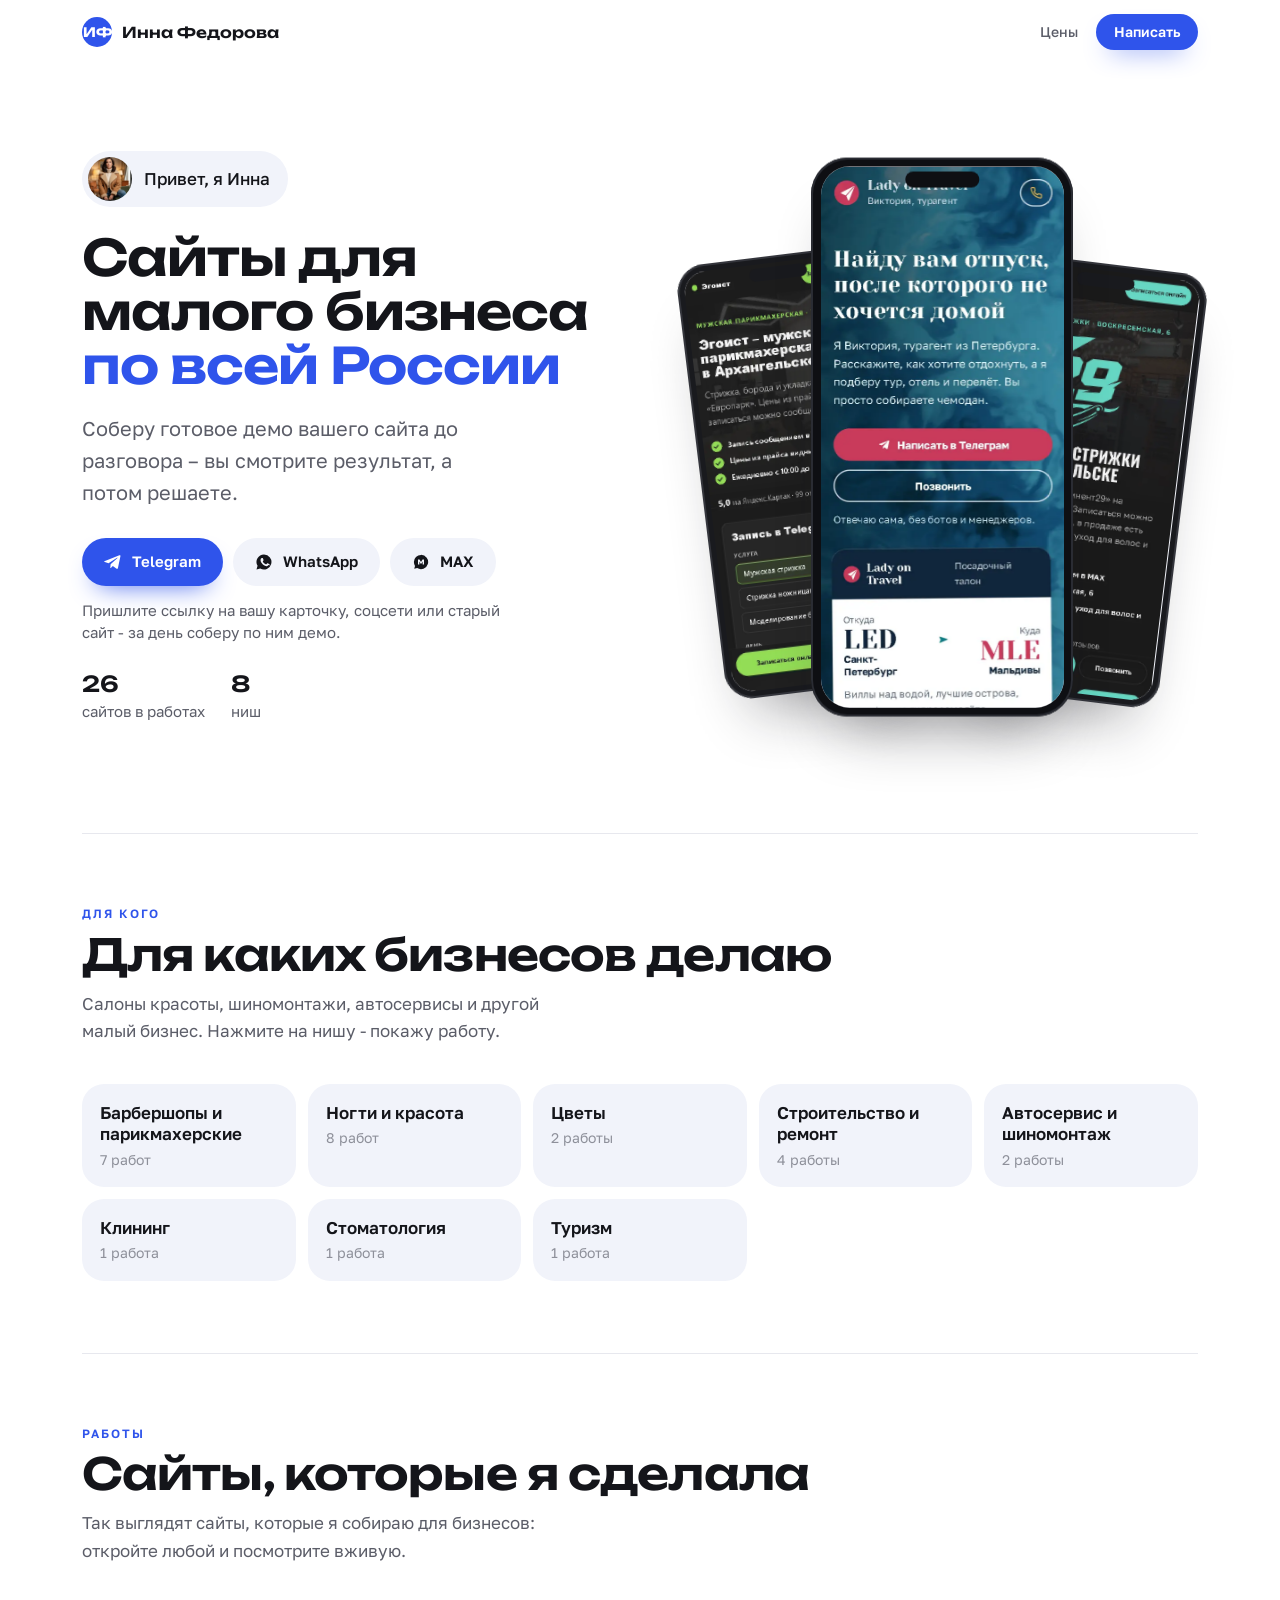
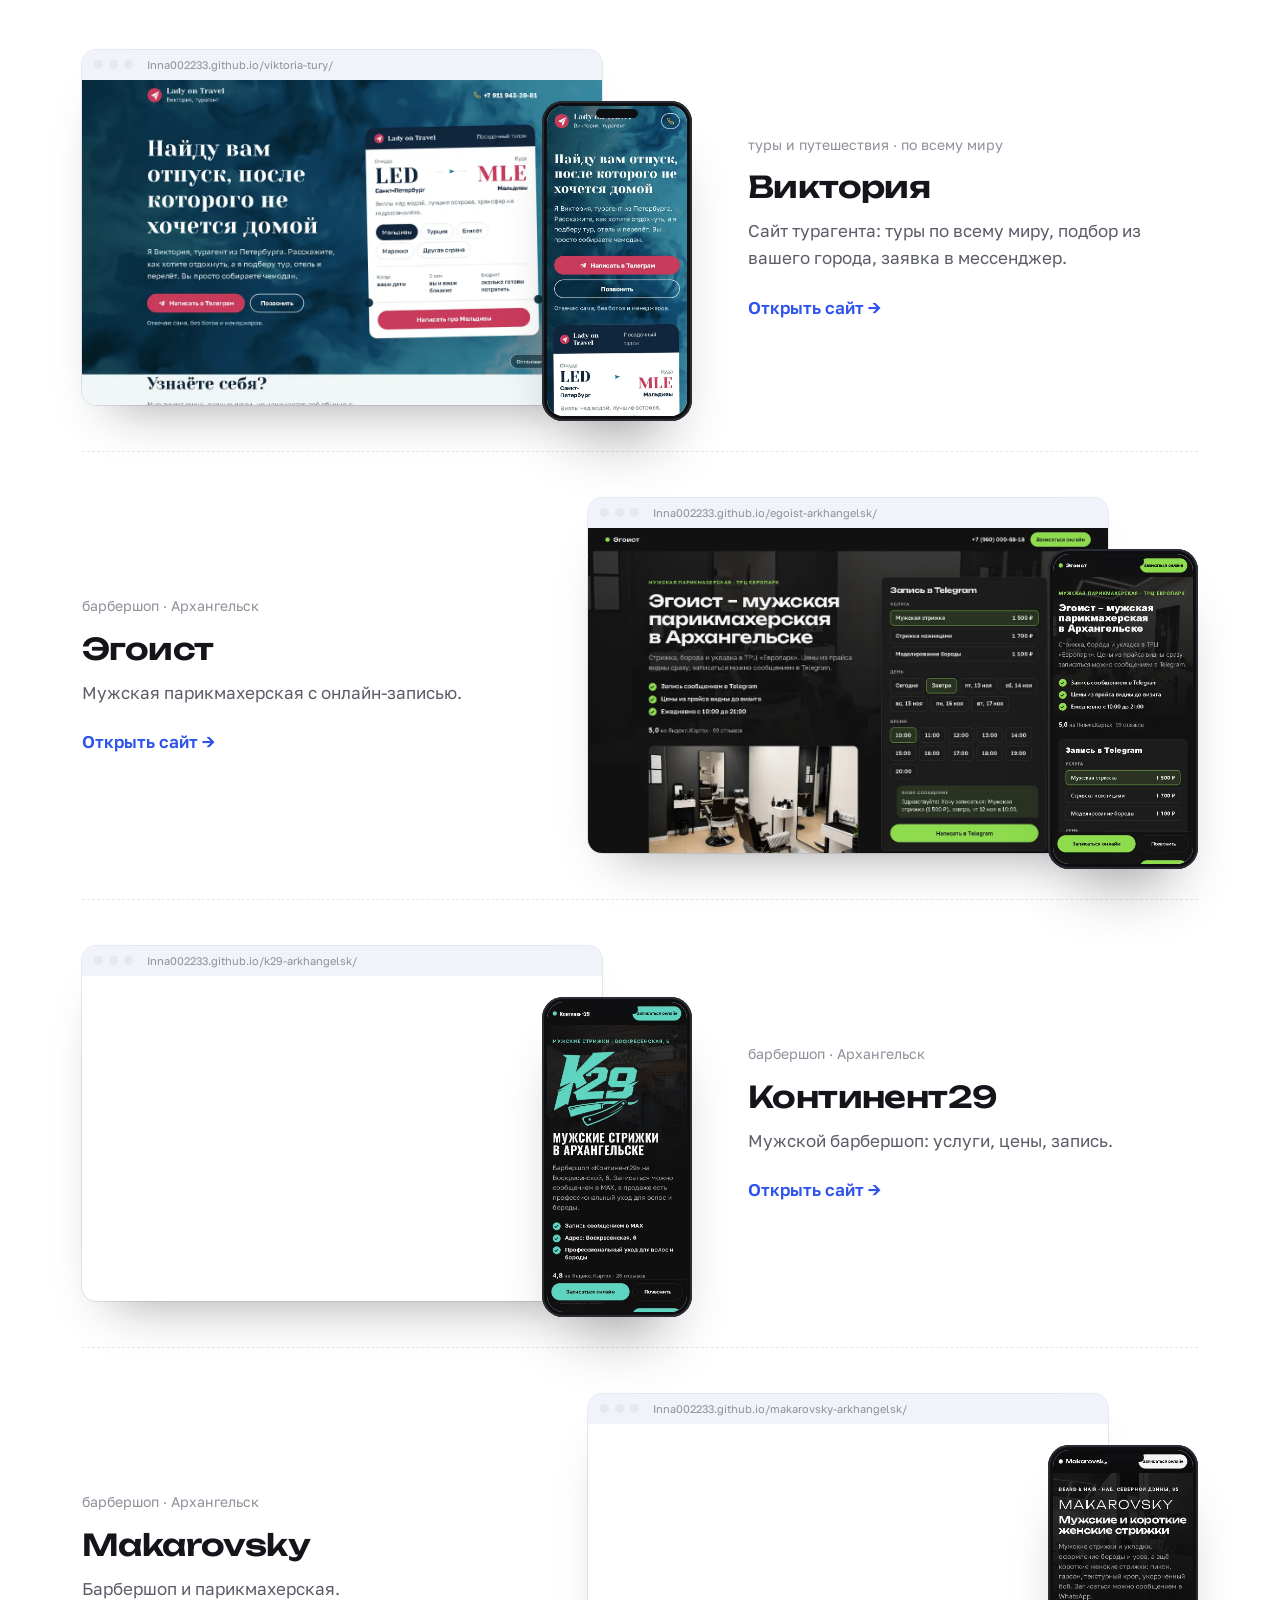
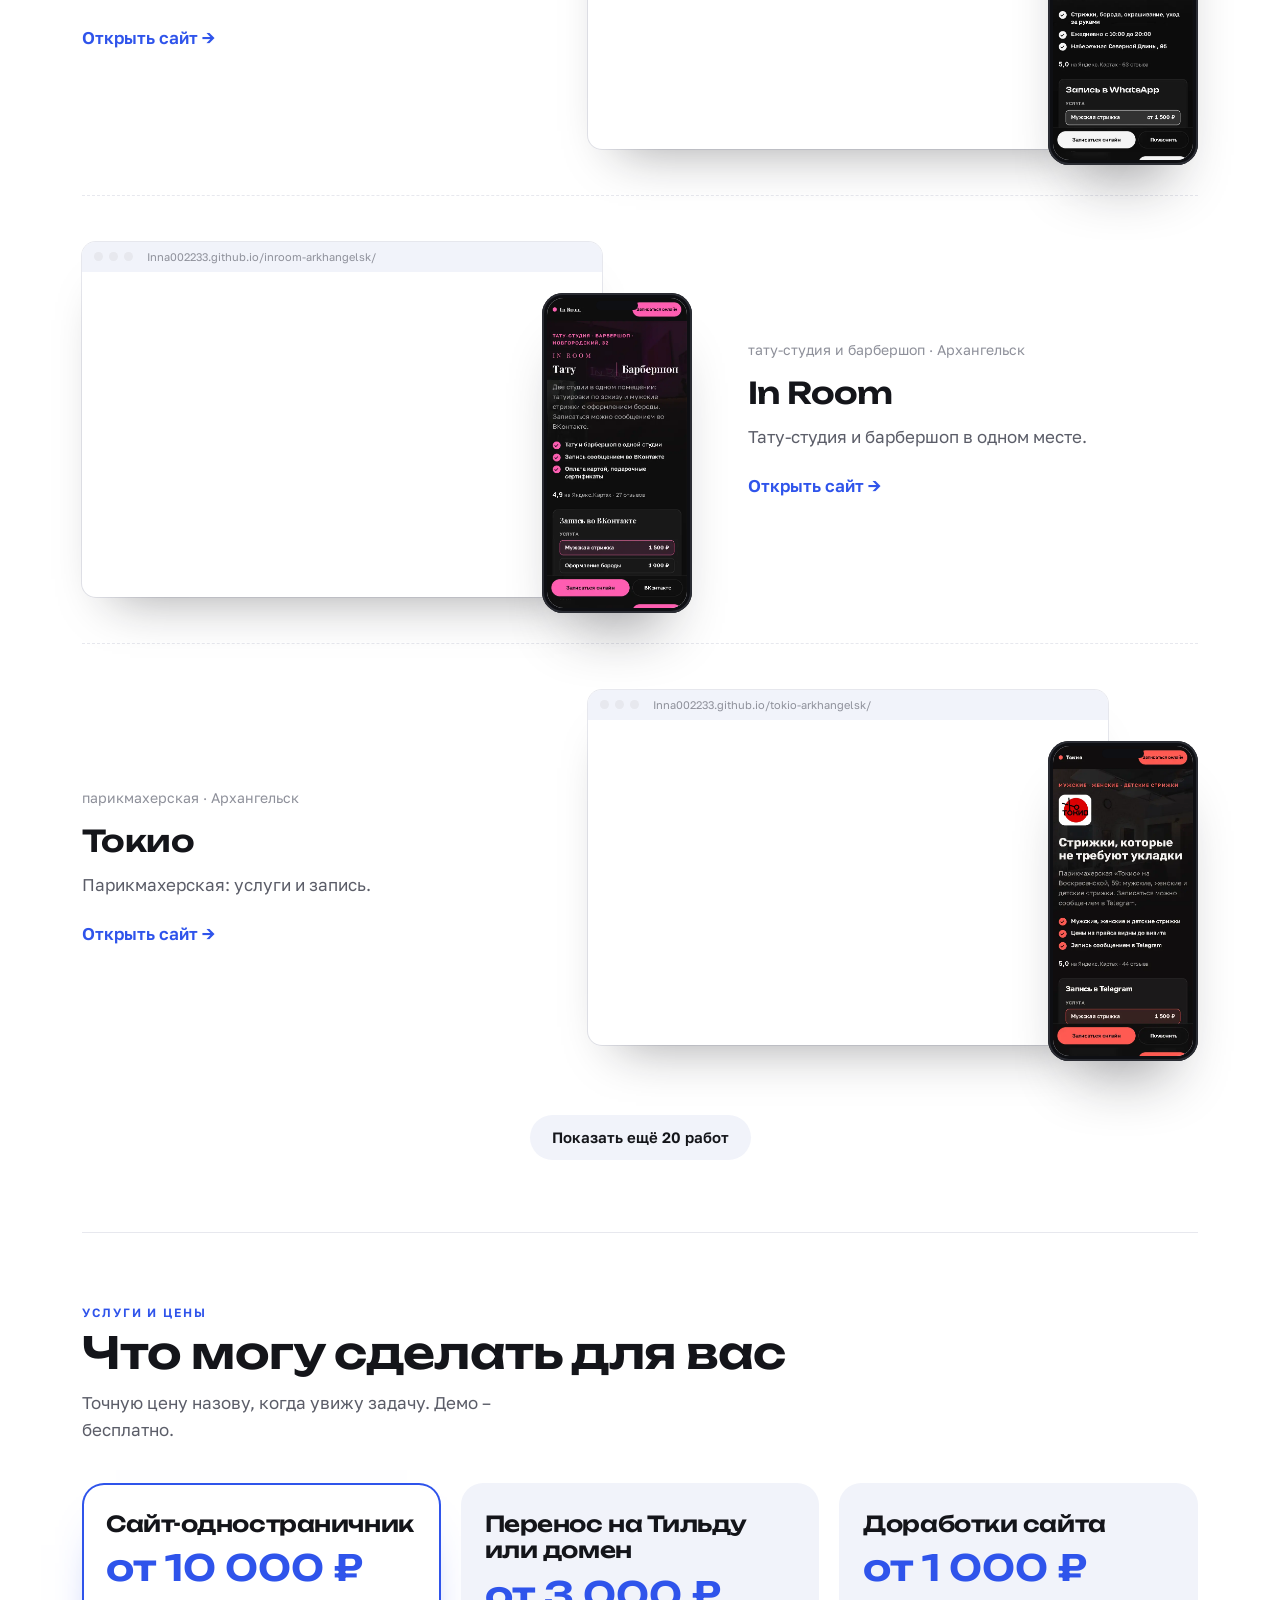
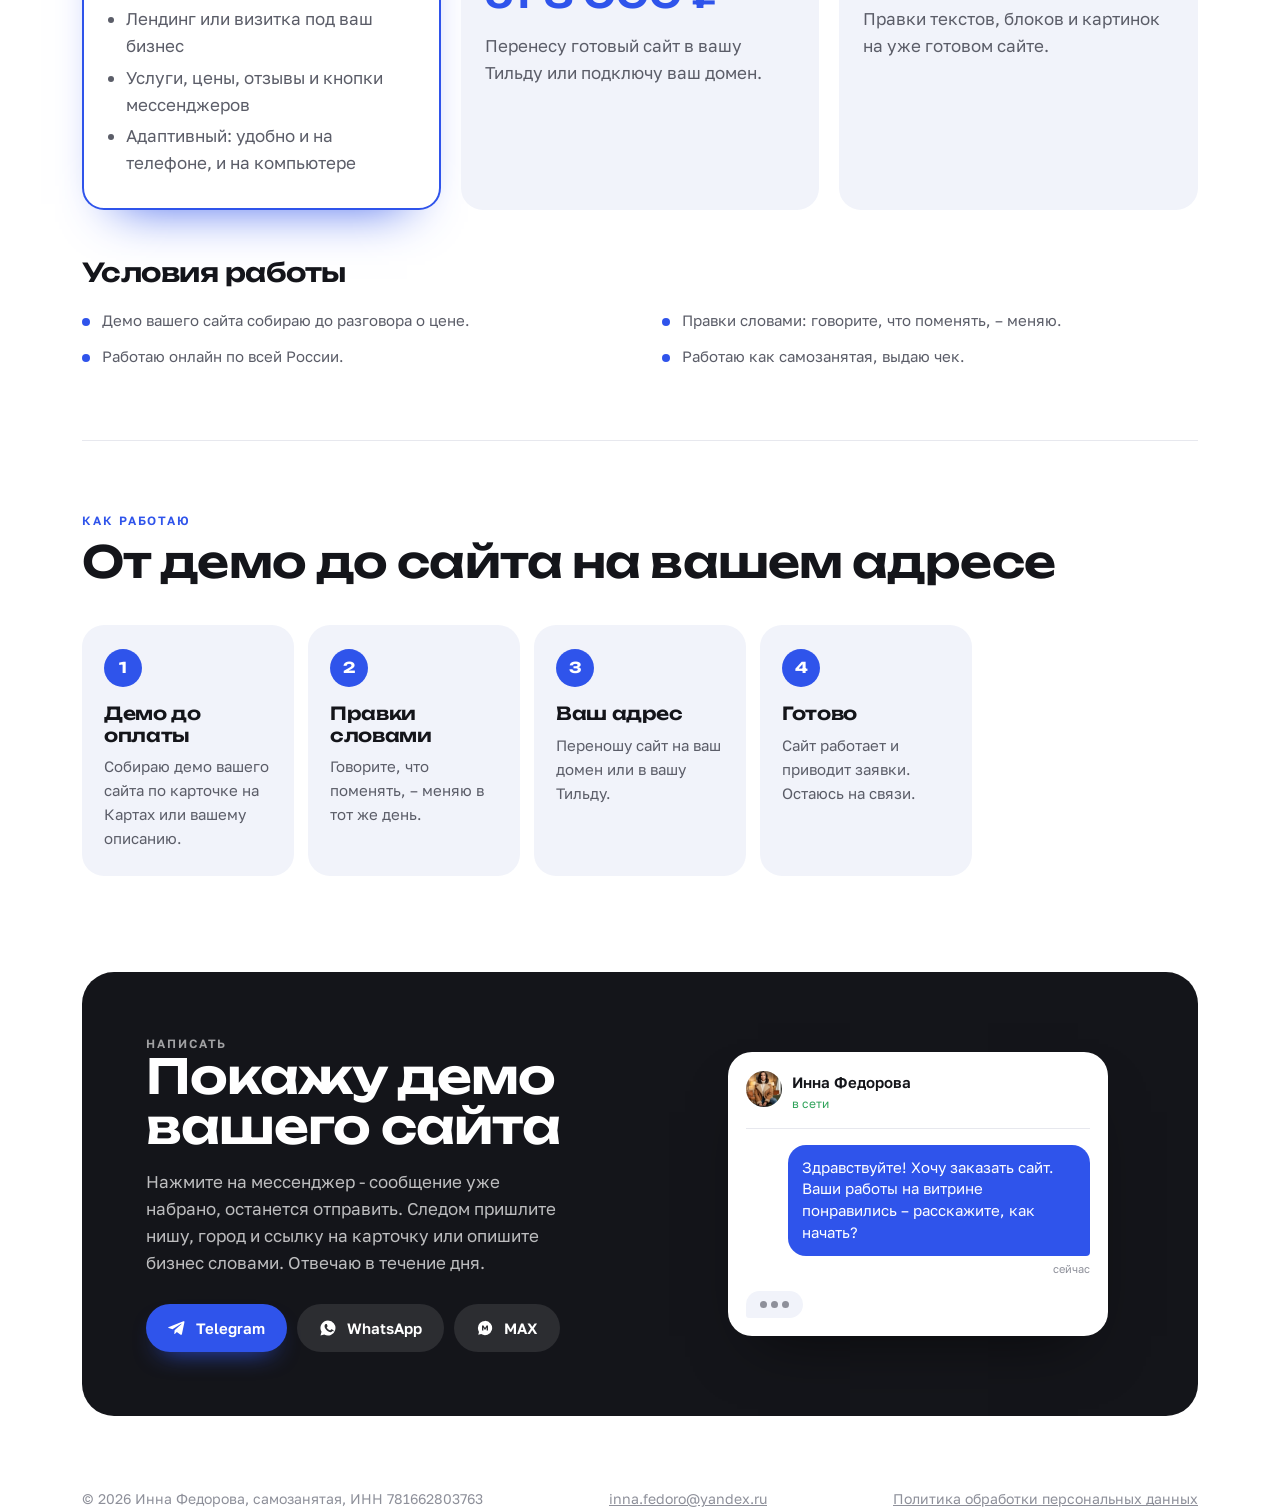
==== commit e4ee12d8: "Закреплённая шапка, без отметок о заказах" ====
--- a/index.html
+++ b/index.html
@@ -23,7 +23,7 @@
 }
 *{box-sizing:border-box}
 html{-webkit-text-size-adjust:100%;scroll-behavior:smooth;overflow-x:clip;hyphens:none}
-body{margin:0;background:var(--paper);color:var(--ink);font:400 17px/1.6 var(--body);overflow-x:hidden}
+body{margin:0;background:var(--paper);color:var(--ink);font:400 17px/1.6 var(--body)}
 a{color:inherit}
 :focus-visible{outline:3px solid var(--accent);outline-offset:3px;border-radius:8px}
 .wrap{max-width:1180px;margin:0 auto;padding:0 16px}
@@ -98,7 +98,7 @@
 .devices .phone{--pw:clamp(118px,13vw,150px);margin-left:-60px;margin-bottom:-16px;z-index:2}
 .devices.solo .phone{--pw:clamp(180px,22vw,230px);margin:0}
 .case-text .meta{display:flex;flex-wrap:wrap;align-items:center;gap:8px 12px;color:var(--ink-3);font-size:14px}
-.badge{display:inline-flex;align-items:center;gap:6px;font:600 12px/1 var(--body);letter-spacing:.04em;padding:7px 11px;border-radius:999px}
+.badge{display:none!important;align-items:center;gap:6px;font:600 12px/1 var(--body);letter-spacing:.04em;padding:7px 11px;border-radius:999px}
 .badge.real{background:var(--accent);color:#fff}
 .badge.demo{background:var(--soft);color:var(--ink-2)}
 .badge.study{background:transparent;color:var(--accent);box-shadow:inset 0 0 0 1.5px var(--accent)}
@@ -136,6 +136,7 @@
 .niches span{font-size:14px;color:var(--ink-3)}
 .more{display:flex;justify-content:center;padding-top:24px}
 #moreCases .case:first-child{border-top:1px dashed var(--line)}
+section[id]{scroll-margin-top:72px}
 #works{scroll-margin-top:64px}
 .niche-note{display:flex;flex-wrap:wrap;align-items:center;justify-content:space-between;gap:12px 20px;margin:0 0 8px;padding:14px 18px;border-radius:var(--r);background:var(--soft);color:var(--ink-2);font-size:15px}
 .niche-note[hidden]{display:none}
@@ -280,12 +281,13 @@
   const word = (n, a, b, c) => { const m = n % 10, h = n % 100; return m === 1 && h !== 11 ? a : m >= 2 && m <= 4 && (h < 12 || h > 14) ? b : c; };
   $('facts').innerHTML = [
     cases.length ? `<span><b>${cases.length}</b>${word(cases.length, 'сайт', 'сайта', 'сайтов')} в работах</span>` : '',
-    real ? `<span><b>${real}</b>${word(real, 'реальный заказ', 'реальных заказа', 'реальных заказов')}</span>` : '',
+    false ? `<span><b>${real}</b>${word(real, 'реальный заказ', 'реальных заказа', 'реальных заказов')}</span>` : '',
     niches.length ? `<span><b>${niches.length}</b>${word(niches.length, 'ниша', 'ниши', 'ниш')}</span>` : ''
   ].join('');
   const kinds = new Set(cases.map((c) => c.kind || 'demo'));
   if (kinds.size > 1) $('worksNote').textContent = [kinds.has('real') && '«Реальный заказ» – за сайт заплатил владелец', kinds.has('study') && '«Учебный кейс» – задача из обучения', kinds.has('demo') && '«Демо-проект» – сайт, собранный на пробу'].filter(Boolean).join('. ') + '.';
   else $('worksNote').textContent = real && real < cases.length ? '«Реальный заказ» – сайт, за который заплатил владелец. «Демо-проект» – собранный на пробу, «Учебный кейс» – задача из обучения.' : real ? 'Все работы – реальные заказы.' : 'Демо-проекты: так выглядят сайты, которые я собираю для бизнесов.';
+  $('worksNote').textContent = 'Так выглядят сайты, которые я собираю для бизнесов: откройте любой и посмотрите вживую.';
 
   // мессенджеры: ссылка с готовым текстом; для MAX текст копируется в буфер
   const msg = D.message || 'Здравствуйте! Хочу заказать сайт.';
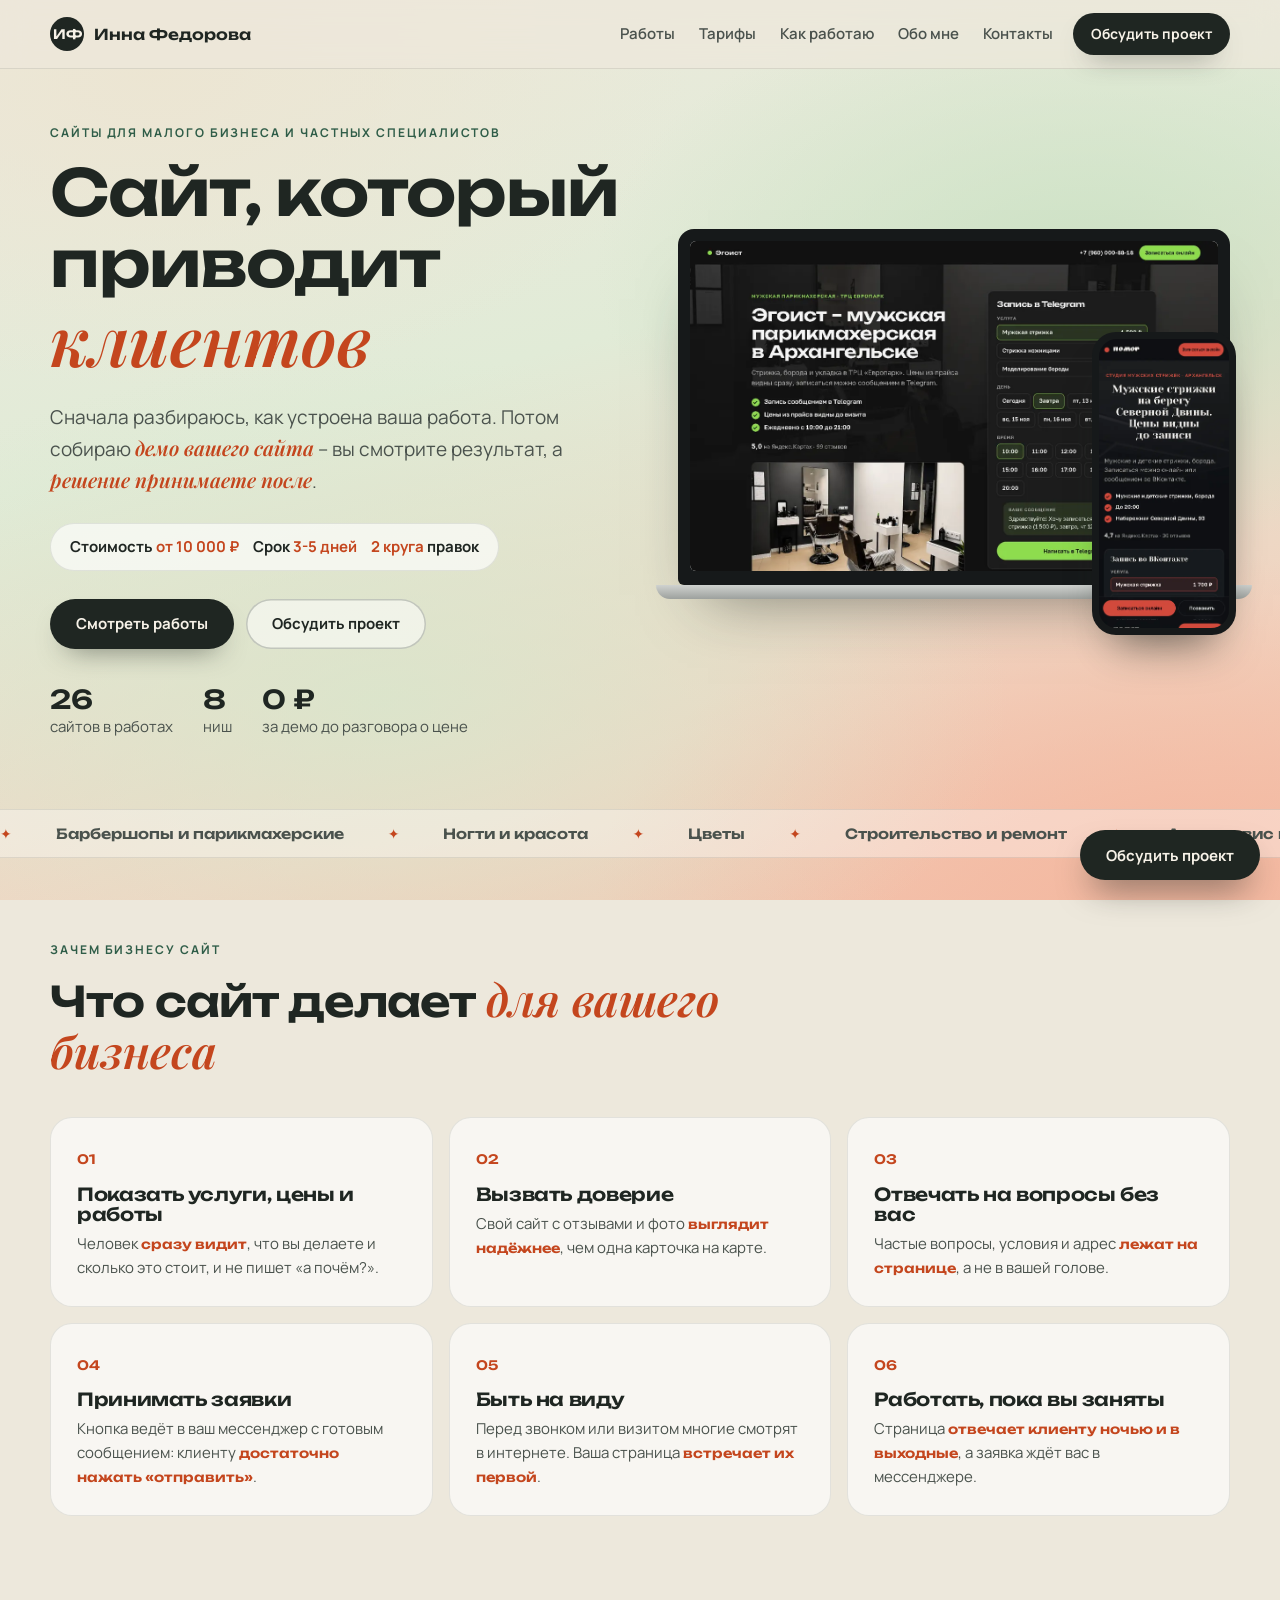
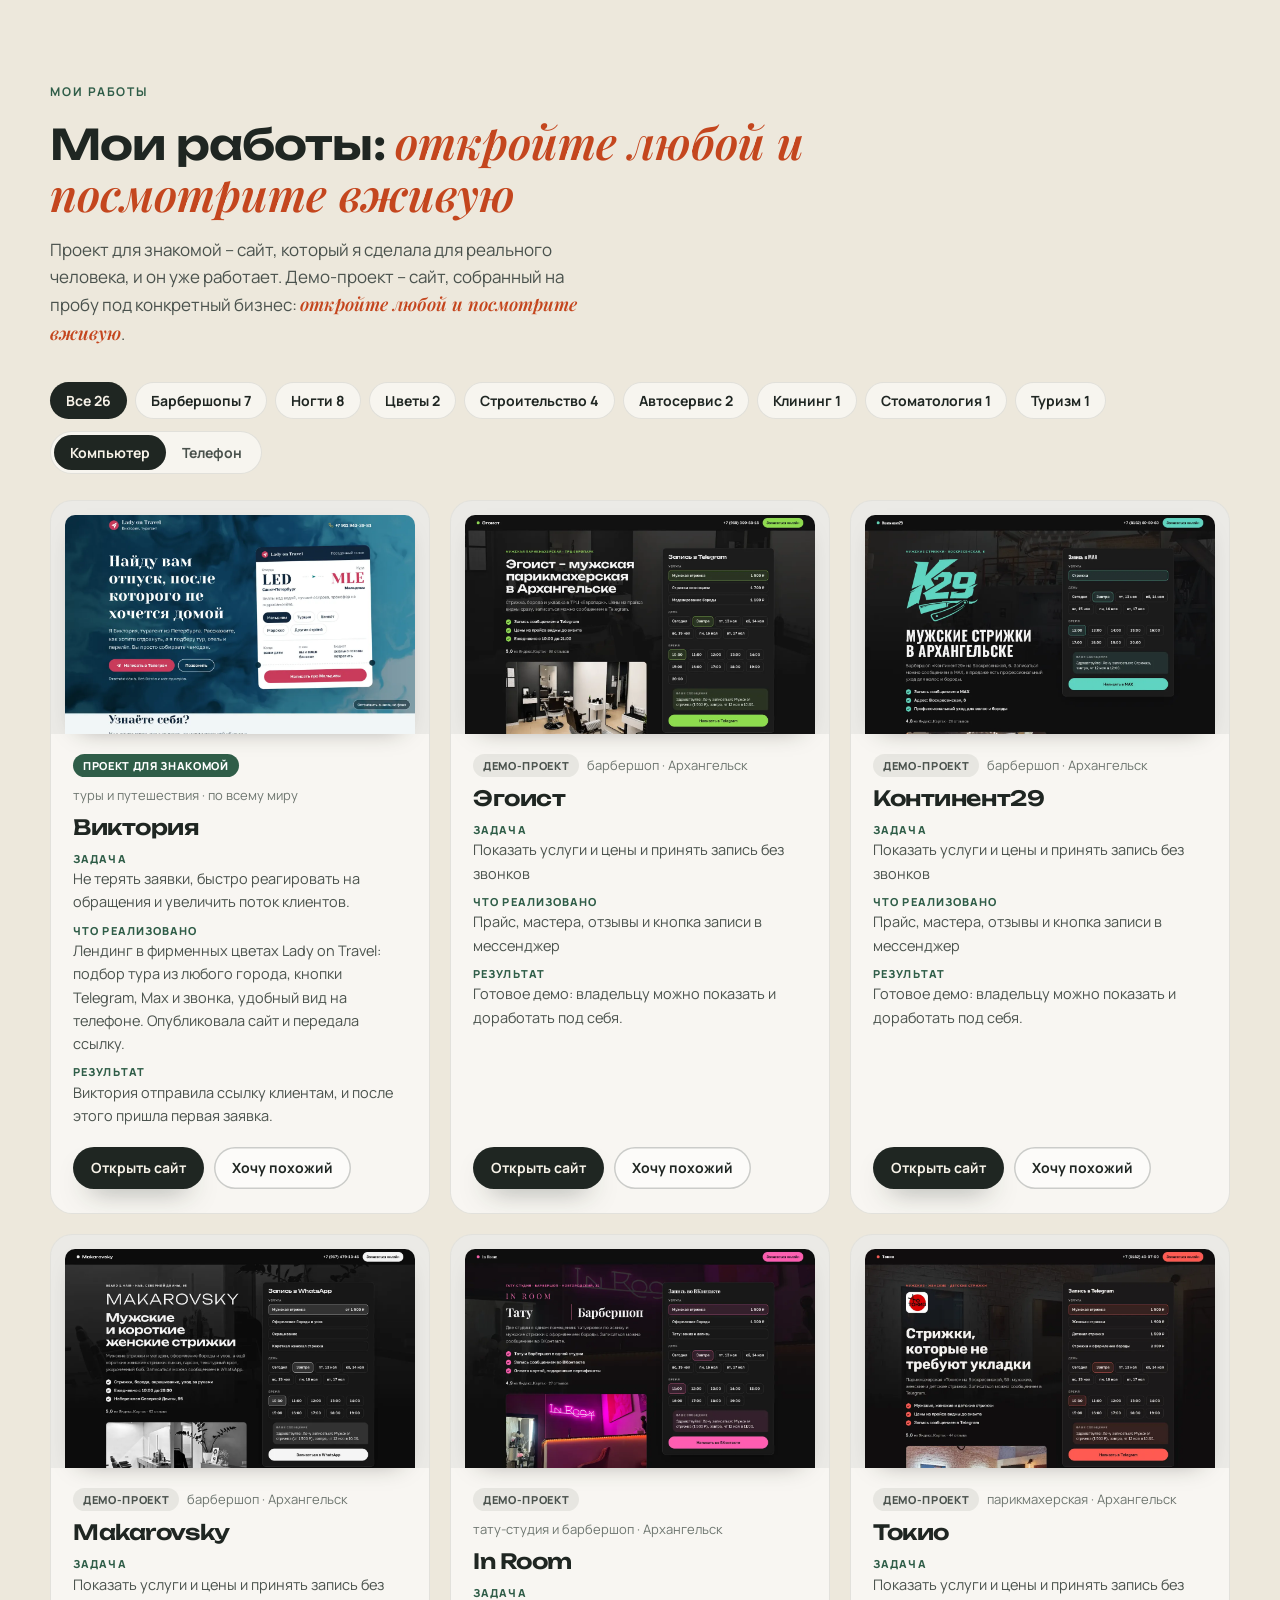
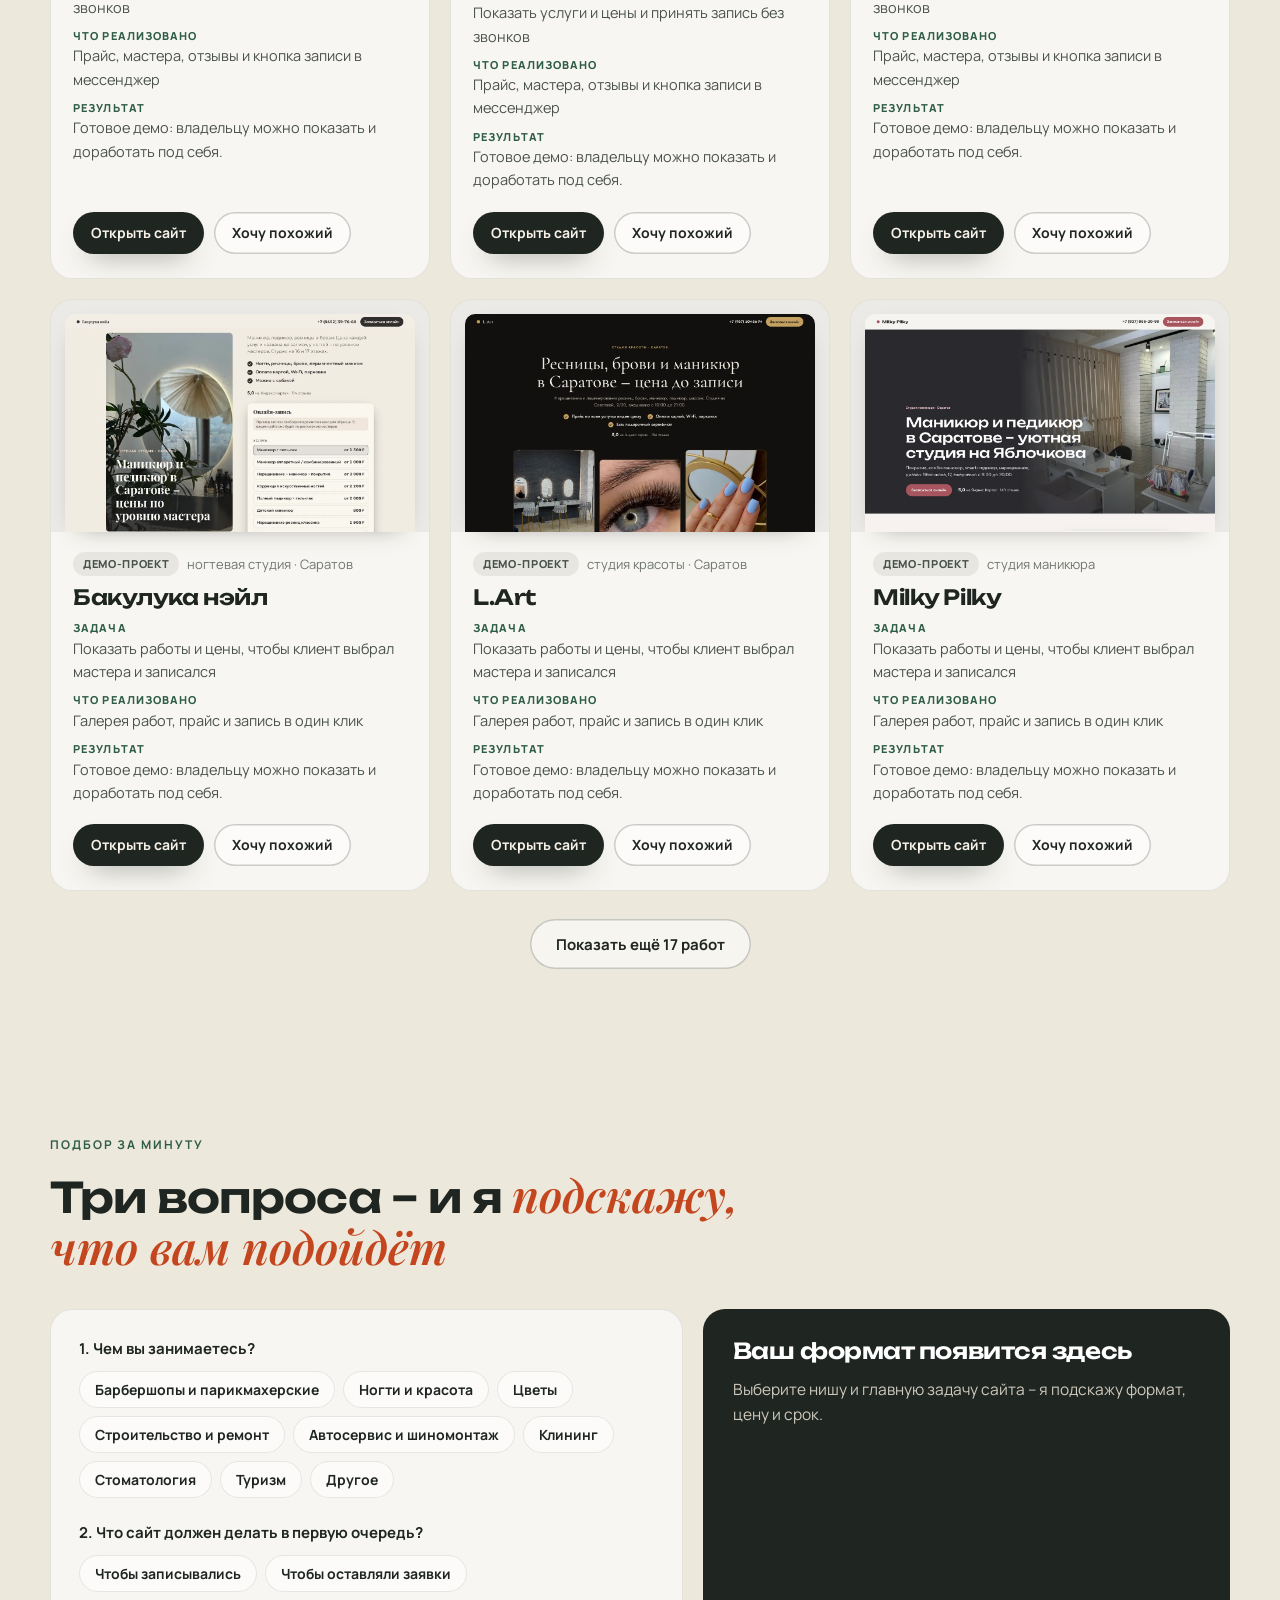
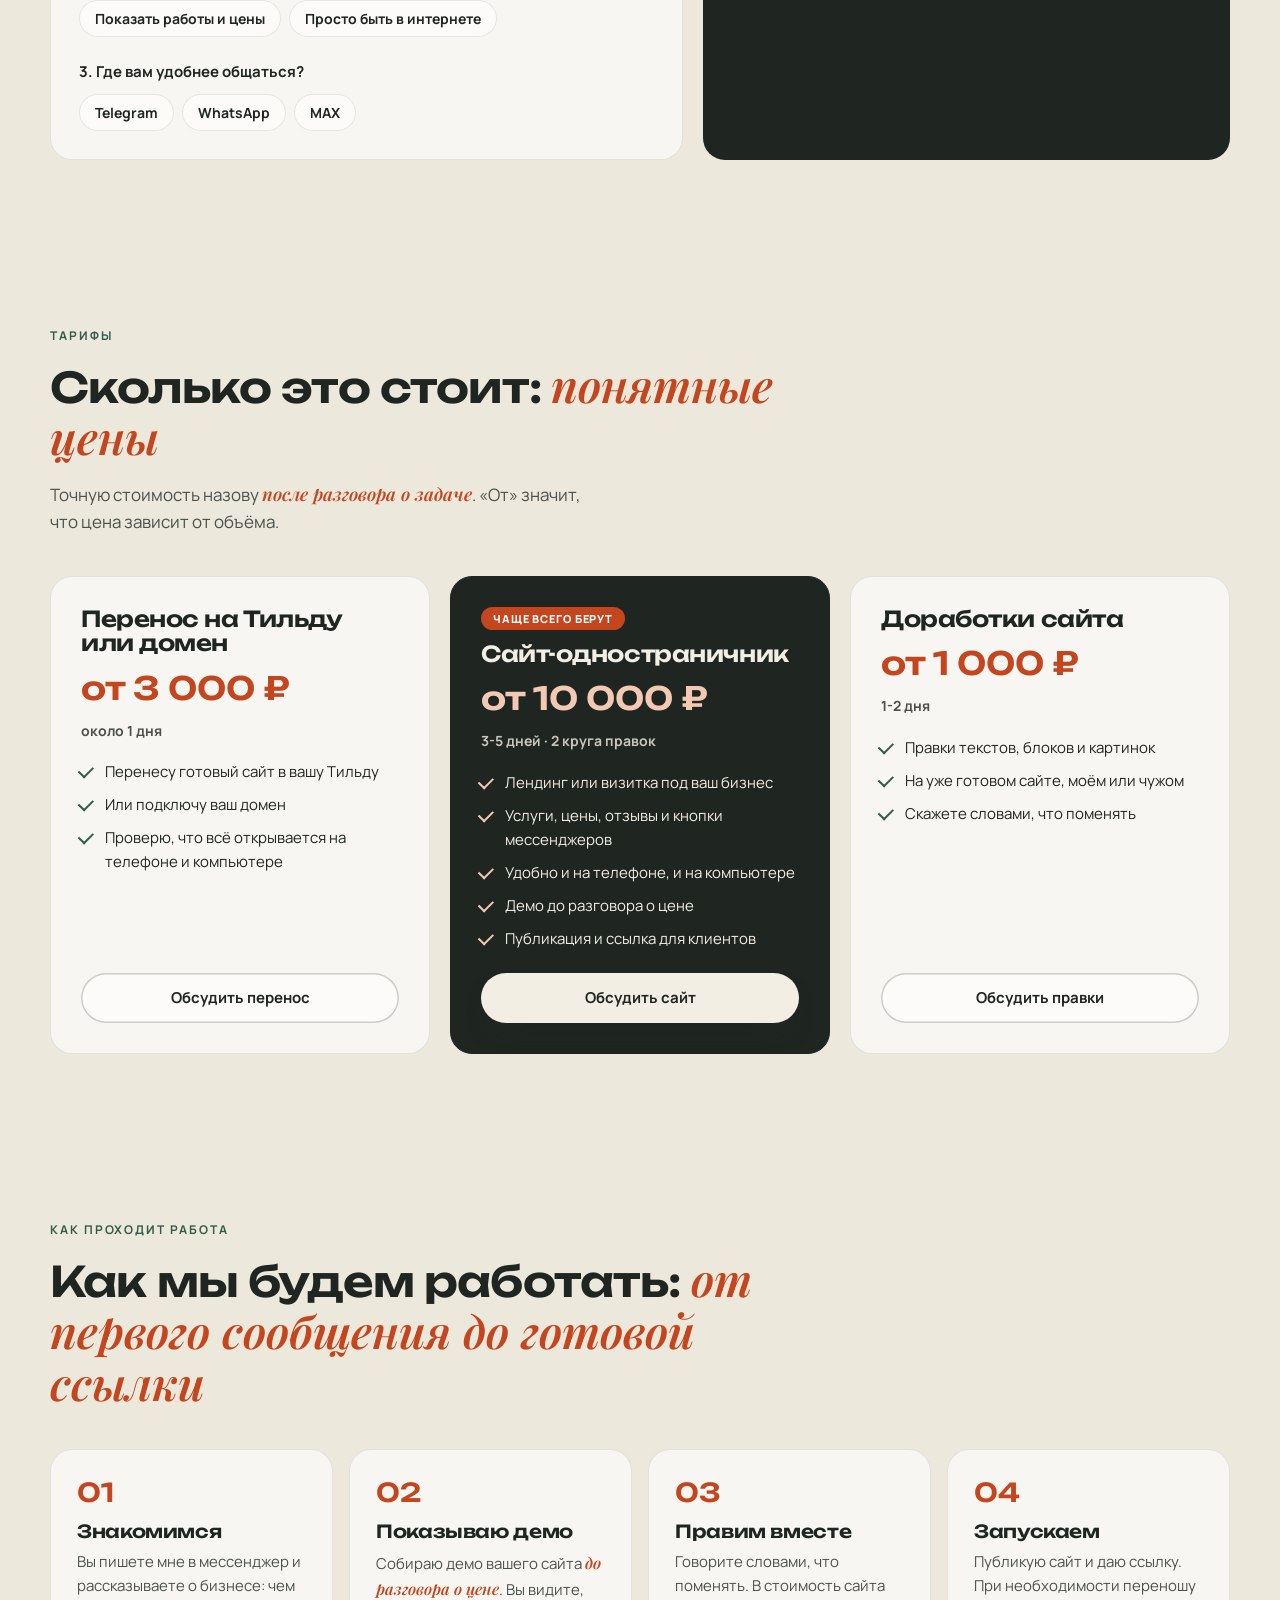
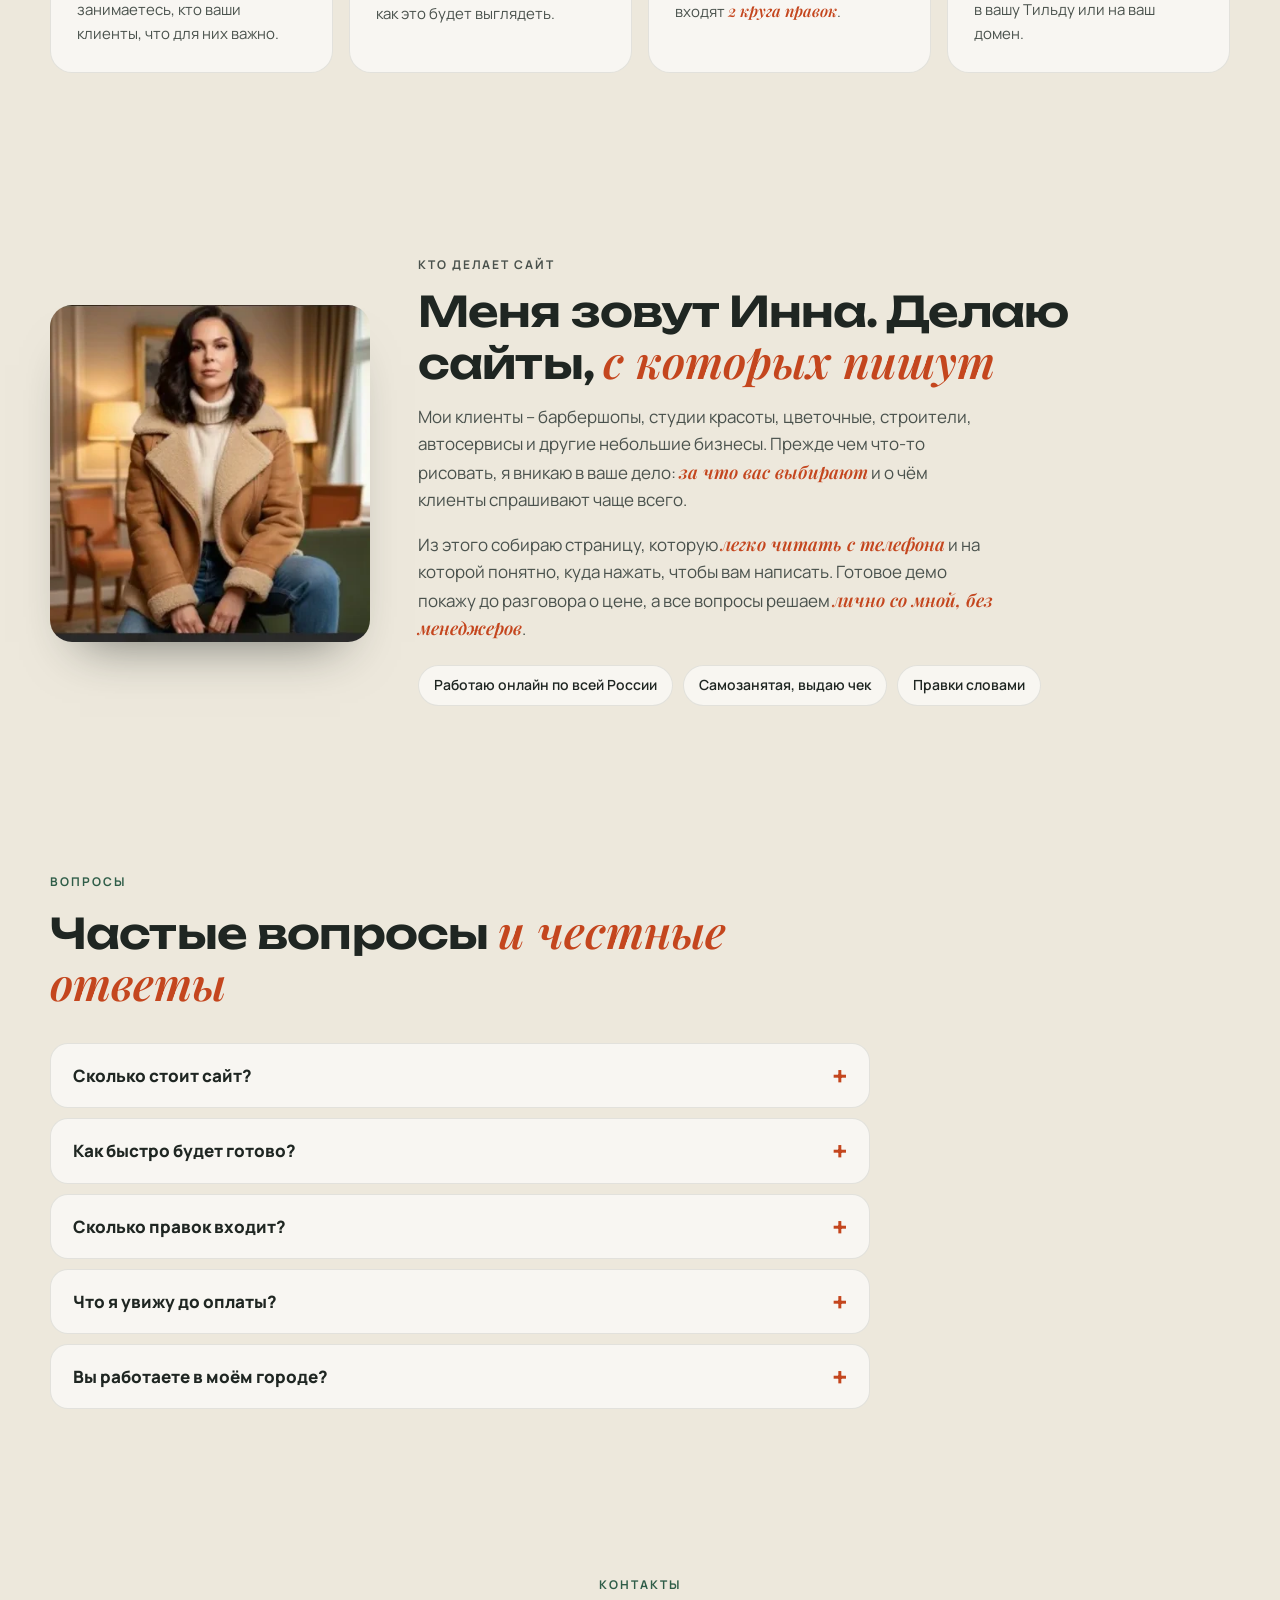
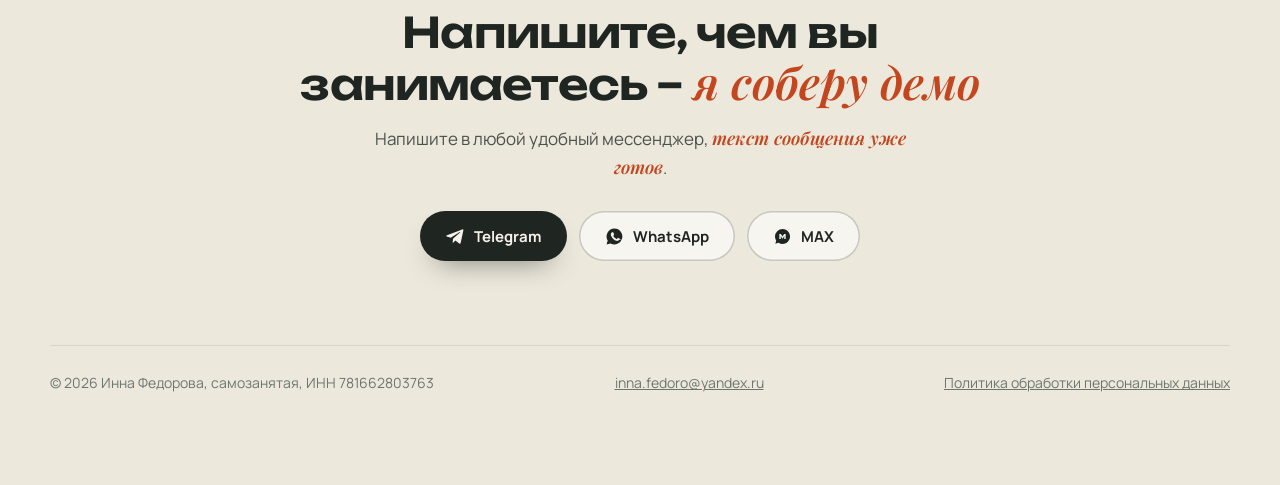
==== commit 5e260652: "Новая витрина: градиент, кейс Виктории, обновлённые тексты" ====
--- a/index.html
+++ b/index.html
@@ -2,394 +2,190 @@
 <html lang="ru">
 <head>
 <meta charset="utf-8">
-<meta name="viewport" content="width=device-width, initial-scale=1">
+<meta name="viewport" content="width=device-width,initial-scale=1">
 <title>Инна Федорова – сайты для малого бизнеса</title>
-<meta name="description" content="Соберу готовое демо вашего сайта до разговора – вы смотрите результат, а потом решаете.">
-<meta property="og:title" content="Инна Федорова – сайты для малого бизнеса">
-<meta property="og:description" content="Соберу готовое демо вашего сайта до разговора – вы смотрите результат, а потом решаете.">
-<meta property="og:type" content="website">
-<meta property="og:image" content="assets/case-inna002233-github-io-viktoria-tury-desktop.webp">
-<meta name="color-scheme" content="light">
+<meta name="description" content="Делаю сайты для малого бизнеса и частных специалистов: сначала демо, потом разговор о цене. Одностраничник от 10 000 ₽, срок 3-5 дней, 2 круга правок.">
+<meta property="og:title" content="Инна Федорова – сайт, который приводит клиентов">
+<meta property="og:description" content="Работы, тарифы и подбор сайта за минуту. Общаюсь напрямую, без менеджеров.">
+<meta name="theme-color" content="#EDE8DC">
+<link rel="icon" href="data:image/svg+xml,%3Csvg xmlns='http://www.w3.org/2000/svg' viewBox='0 0 32 32'%3E%3Ccircle cx='16' cy='16' r='16' fill='%231F2622'/%3E%3Ctext x='16' y='21' font-size='14' text-anchor='middle' fill='%23F7F2E8' font-family='sans-serif' font-weight='700'%3EИФ%3C/text%3E%3C/svg%3E">
 <link rel="preconnect" href="https://fonts.googleapis.com">
 <link rel="preconnect" href="https://fonts.gstatic.com" crossorigin>
-<link href="https://fonts.googleapis.com/css2?family=Unbounded:wght@500;600;700&family=Golos+Text:wght@400;500;600;700&display=swap" rel="stylesheet">
-<style>
-/* Витрина веб-мастера. Палитра задаётся тремя переменными в :root – их меняет сборка (vitrina.mjs). */
-:root{
-  --accent:#2F54EB; --ink:#14151A; --soft:#F1F3FA;
-  --paper:#FFFFFF; --line:#E7E8EE; --ink-2:#5B5D68; --ink-3:#8E909A;
-  --display:"Unbounded",system-ui,sans-serif; --body:"Golos Text",system-ui,sans-serif;
-  --r:22px;
-}
-*{box-sizing:border-box}
-html{-webkit-text-size-adjust:100%;scroll-behavior:smooth;overflow-x:clip;hyphens:none}
-body{margin:0;background:var(--paper);color:var(--ink);font:400 17px/1.6 var(--body)}
-a{color:inherit}
-:focus-visible{outline:3px solid var(--accent);outline-offset:3px;border-radius:8px}
-.wrap{max-width:1180px;margin:0 auto;padding:0 16px}
-@media (min-width:760px){.wrap{padding:0 32px}}
-.eyebrow{font:600 12px/1.3 var(--body);letter-spacing:.16em;text-transform:uppercase;color:var(--accent)}
-h1,h2,h3{font-family:var(--display);font-weight:600;letter-spacing:-.02em;margin:0}
-
-/* шапка */
-.top{position:sticky;top:0;z-index:10;background:rgba(255,255,255,.88);backdrop-filter:blur(10px);-webkit-backdrop-filter:blur(10px);border-bottom:1px solid transparent;transition:border-color .3s}
-.top.scrolled{border-color:var(--line)}
-.top .wrap{display:flex;align-items:center;justify-content:space-between;height:64px}
-.brand{display:flex;align-items:center;gap:10px;font:600 15px/1 var(--display);text-decoration:none}
-.brand i{width:30px;height:30px;border-radius:50%;background:var(--accent);display:grid;place-items:center;color:#fff;font:700 13px/1 var(--display);font-style:normal}
-.btn{display:inline-flex;align-items:center;gap:10px;border:0;cursor:pointer;text-decoration:none;font:600 15px/1 var(--body);border-radius:999px;padding:15px 22px;transition:transform .2s,box-shadow .2s,background .2s}
-.btn-main{background:var(--accent);color:#fff;box-shadow:0 12px 26px -14px var(--accent)}
-.btn-main:hover{transform:translateY(-2px)}
-.btn-ghost{background:var(--soft);color:var(--ink)}
-.btn-ghost:hover{background:var(--line)}
-.btn svg{width:18px;height:18px;flex:none}
-.top .btn{padding:11px 18px;font-size:14px}
-.top-nav{display:flex;align-items:center;gap:18px}
-.top-link{font:500 14px/1 var(--body);color:var(--ink-2);text-decoration:none;white-space:nowrap}
-.top-link:hover{color:var(--ink)}
-.brand span{white-space:nowrap}
-@media (max-width:559px){.top .wrap{gap:10px}.brand{gap:8px;font-size:13px}.top-nav{gap:10px}.top-link{font-size:13px}.top .btn{padding:11px 14px;font-size:13px}}
-/* первый экран */
-.hero{display:grid;gap:40px;padding:44px 0 64px;align-items:center}
-@media (min-width:960px){.hero{grid-template-columns:1.05fr .95fr;padding:72px 0 96px}}
-.hello{display:inline-flex;align-items:center;gap:12px;background:var(--soft);border-radius:999px;padding:6px 18px 6px 6px;font-weight:500}
-.hello img,.hello b{width:44px;height:44px;border-radius:50%;object-fit:cover;flex:none}
-.hello b{background:var(--accent);color:#fff;display:grid;place-items:center;font:700 16px/1 var(--display)}
-h1{font-size:clamp(28px,4.1vw,50px);line-height:1.08;margin:22px 0 0}
-h1 em{font-style:normal;color:var(--accent)}
-.lead{font-size:clamp(17px,1.8vw,20px);color:var(--ink-2);max-width:36ch;margin:20px 0 0}
-.cta{display:flex;flex-wrap:wrap;gap:10px;margin-top:30px}
-.cta-note{margin-top:14px;max-width:440px;color:var(--ink-2);font-size:15px;line-height:1.45}
-.facts{display:flex;flex-wrap:wrap;gap:8px 26px;margin-top:30px;color:var(--ink-2);font-size:15px}
-.facts b{font:600 22px/1 var(--display);color:var(--ink);display:block;margin-bottom:4px}
-
-/* живые телефоны: скриншот сайта прокручивается внутри рамки */
-.phone{position:relative;width:var(--pw,250px);aspect-ratio:9/19.2;border-radius:calc(var(--pw,250px) * .14);background:#0E0F13;padding:calc(var(--pw,250px) * .035);box-shadow:0 40px 60px -30px rgba(20,21,26,.45),inset 0 0 0 2px #2A2C33}
-.phone .screen{position:relative;width:100%;height:100%;border-radius:calc(var(--pw,250px) * .11);overflow:hidden;background:var(--soft)}
-.phone .screen img{position:absolute;left:0;top:0;width:100%;height:auto;will-change:transform;animation:scrollshot var(--dur,22s) ease-in-out infinite alternate;animation-play-state:paused}
-.phone.live .screen img{animation-play-state:running}
-.phone .notch{position:absolute;top:calc(var(--pw,250px) * .055);left:50%;transform:translateX(-50%);width:28%;height:calc(var(--pw,250px) * .06);background:#0E0F13;border-radius:999px;z-index:2}
-@keyframes scrollshot{0%,8%{transform:translateY(0)}92%,100%{transform:translateY(var(--shift,-70%))}}
-@media (prefers-reduced-motion:reduce){.phone .screen img{animation:none}}
-.fan{position:relative;height:clamp(440px,52vw,600px)}
-.fan .phone{position:absolute;top:50%;left:50%}
-.fan .phone:nth-child(1){--pw:clamp(190px,21vw,262px);transform:translate(-50%,-50%);z-index:3}
-.fan .phone:nth-child(2){--pw:clamp(150px,16vw,206px);transform:translate(-118%,-42%) rotate(-7deg);z-index:2;opacity:.96}
-.fan .phone:nth-child(3){--pw:clamp(150px,16vw,206px);transform:translate(18%,-40%) rotate(7deg);z-index:1;opacity:.96}
-.fan::before{content:"";position:absolute;inset:8% 6%;border-radius:50%;background:radial-gradient(closest-side,var(--soft),transparent 72%)}
-.fan.empty{display:grid;place-items:center;background:var(--soft);border-radius:var(--r);color:var(--ink-3);text-align:center;padding:24px}
-
-/* разделы */
-section.block{padding:72px 0;border-top:1px solid var(--line)}
-.block-head{display:flex;flex-wrap:wrap;align-items:end;justify-content:space-between;gap:12px 30px;margin-bottom:40px}
-.block-head h2{font-size:clamp(28px,3.6vw,44px);line-height:1.05;margin-top:10px}
-.block-head p{color:var(--ink-2);max-width:42ch;margin:0}
-
-/* работы */
-.case{display:grid;gap:28px;align-items:center;padding:36px 0}
-.case + .case{border-top:1px dashed var(--line)}
-@media (min-width:900px){.case{grid-template-columns:auto 1fr;gap:56px}.case:nth-child(even){grid-template-columns:1fr auto}.case:nth-child(even) .devices{order:2}}
-.devices{position:relative;display:flex;align-items:end;justify-content:center;gap:0;padding:10px 0}
-.browser{width:min(520px,72vw);border-radius:14px;overflow:hidden;background:#fff;box-shadow:0 30px 50px -30px rgba(20,21,26,.4),0 0 0 1px var(--line)}
-.browser .bar{display:flex;align-items:center;gap:6px;height:30px;padding:0 12px;background:var(--soft)}
-.browser .bar i{width:9px;height:9px;border-radius:50%;background:var(--line)}
-.browser .bar span{margin-left:8px;font-size:11px;color:var(--ink-3);white-space:nowrap;overflow:hidden;text-overflow:ellipsis}
-.browser img{display:block;width:100%;aspect-ratio:16/10;object-fit:cover;object-position:top}
-.devices .phone{--pw:clamp(118px,13vw,150px);margin-left:-60px;margin-bottom:-16px;z-index:2}
-.devices.solo .phone{--pw:clamp(180px,22vw,230px);margin:0}
-.case-text .meta{display:flex;flex-wrap:wrap;align-items:center;gap:8px 12px;color:var(--ink-3);font-size:14px}
-.badge{display:none!important;align-items:center;gap:6px;font:600 12px/1 var(--body);letter-spacing:.04em;padding:7px 11px;border-radius:999px}
-.badge.real{background:var(--accent);color:#fff}
-.badge.demo{background:var(--soft);color:var(--ink-2)}
-.badge.study{background:transparent;color:var(--accent);box-shadow:inset 0 0 0 1.5px var(--accent)}
-.case-text h3{font-size:clamp(22px,2.6vw,30px);line-height:1.1;margin:14px 0 0}
-.story{display:grid;gap:12px;margin:20px 0 0;padding:0;list-style:none}
-.story li{display:grid;grid-template-columns:118px 1fr;gap:12px;font-size:16px}
-.story li b{font-weight:600;color:var(--ink-3);font-size:13px;letter-spacing:.06em;text-transform:uppercase;padding-top:2px}
-@media (max-width:520px){.story li{grid-template-columns:1fr;gap:2px}}
-.quote{margin:22px 0 0;padding:18px 20px;border-radius:16px;background:var(--soft);font-size:16px}
-.quote cite{display:block;margin-top:8px;font-style:normal;color:var(--ink-3);font-size:14px}
-.case-text .open{display:inline-flex;align-items:center;gap:8px;margin-top:22px;font-weight:600;color:var(--accent);text-decoration:none}
-.case-text .open:hover{text-decoration:underline}
-
-/* услуги */
-.price{list-style:none;margin:0;padding:0;display:grid;gap:16px}
-@media (min-width:860px){.price{grid-template-columns:repeat(3,1fr);gap:20px}}
-.price li{display:flex;flex-direction:column;gap:10px;background:var(--soft);border-radius:var(--r);padding:28px 24px 30px;position:relative}
-.price li.hit{background:var(--paper);box-shadow:inset 0 0 0 2px var(--accent),0 28px 50px -34px var(--accent)}
-.price h3{font-size:22px;line-height:1.2}
-.price .sum{font:600 clamp(28px,3.4vw,36px)/1.05 var(--display);white-space:nowrap;color:var(--accent);margin-top:2px}
-.price .term{font-size:14px;font-weight:600;color:var(--ink-3)}
-.price p{margin:8px 0 0;color:var(--ink-2)}
-.price li ul{list-style:disc;display:block;margin:8px 0 0;padding:0 0 0 20px;color:var(--ink-2)}
-.price li ul li{display:list-item;background:none;border-radius:0;padding:0;position:static;box-shadow:none;margin:0 0 4px}
-.pnote{list-style:none;margin:28px 0 0;padding:0;display:grid;gap:8px;color:var(--ink-2);font-size:15px}
-.pnote li{position:relative;padding-left:20px}
-.pnote li::before{content:"";position:absolute;left:0;top:.62em;width:8px;height:8px;border-radius:50%;background:var(--accent)}
-
-/* ниши: ссылки на работы */
-.niches{list-style:none;margin:0;padding:0;display:grid;gap:10px;grid-template-columns:repeat(2,1fr)}
-@media (min-width:760px){.niches{grid-template-columns:repeat(5,1fr);gap:12px}}
-.niches a{display:flex;flex-direction:column;gap:4px;height:100%;padding:18px 18px 16px;border-radius:var(--r);background:var(--soft);text-decoration:none;transition:background .2s,transform .2s}
-.niches a:hover{background:var(--line);transform:translateY(-2px)}
-.niches b{font:600 17px/1.25 var(--body)}
-.niches span{font-size:14px;color:var(--ink-3)}
-.more{display:flex;justify-content:center;padding-top:24px}
-#moreCases .case:first-child{border-top:1px dashed var(--line)}
-section[id]{scroll-margin-top:72px}
-#works{scroll-margin-top:64px}
-.niche-note{display:flex;flex-wrap:wrap;align-items:center;justify-content:space-between;gap:12px 20px;margin:0 0 8px;padding:14px 18px;border-radius:var(--r);background:var(--soft);color:var(--ink-2);font-size:15px}
-.niche-note[hidden]{display:none}
-.niche-note b{color:var(--ink)}
-.niche-note .btn{padding:11px 18px;font-size:14px;background:var(--paper)}
-.case{scroll-margin-top:84px}
-
-/* условия работы */
-.terms{margin-top:48px}
-.terms h3{font-size:clamp(20px,2.2vw,26px);line-height:1.15}
-.terms .pnote{margin-top:20px}
-@media (min-width:860px){.terms .pnote{grid-template-columns:1fr 1fr;gap:12px 44px}}
-
-/* как работаю – настоящая последовательность, поэтому номера */
-.steps{display:grid;gap:14px;counter-reset:s;list-style:none;margin:0;padding:0}
-@media (min-width:760px){.steps{grid-template-columns:repeat(2,1fr)}.steps li:last-child{grid-column:1/-1}}
-@media (min-width:1060px){.steps{grid-template-columns:repeat(5,1fr)}.steps li:last-child{grid-column:auto}}
-.steps li{position:relative;background:var(--soft);border-radius:var(--r);padding:24px 22px 26px;counter-increment:s}
-.steps li::before{content:counter(s);display:grid;place-items:center;width:38px;height:38px;border-radius:50%;background:var(--accent);color:#fff;font:700 15px/1 var(--display);margin-bottom:16px}
-.steps h3{font-size:18px;line-height:1.2}
-.steps p{margin:8px 0 0;color:var(--ink-2);font-size:15px}
-
-/* финал: превью сообщения, которое уйдёт владельцу витрины */
-.final{margin:24px 0 72px;border-radius:32px;background:var(--ink);color:#fff;padding:40px 22px;display:grid;gap:30px;align-items:center;overflow:hidden;position:relative}
-@media (min-width:860px){.final{grid-template-columns:1.1fr .9fr;padding:64px}}
-.final h2{font-size:clamp(28px,4vw,48px);line-height:1.04}
-.final p{color:rgba(255,255,255,.72);margin:16px 0 0;max-width:38ch}
-.final .cta{margin-top:28px}
-.final .btn-ghost{background:rgba(255,255,255,.1);color:#fff}
-.final .btn-ghost:hover{background:rgba(255,255,255,.18)}
-.chat{background:#fff;color:var(--ink);border-radius:24px;padding:18px;box-shadow:0 30px 60px -30px rgba(0,0,0,.6);max-width:380px;justify-self:center;width:100%}
-.chat .who{display:flex;align-items:center;gap:10px;font-weight:600;font-size:15px;padding-bottom:14px;border-bottom:1px solid var(--line)}
-.chat .who img,.chat .who b{width:36px;height:36px;border-radius:50%;object-fit:cover}
-.chat .who b{background:var(--accent);color:#fff;display:grid;place-items:center;font:700 14px/1 var(--display)}
-.chat .who small{display:block;font-weight:400;color:#2FA35A;font-size:12px}
-.bubble{margin:16px 0 4px auto;max-width:88%;background:var(--accent);color:#fff;border-radius:18px 18px 4px 18px;padding:12px 14px;font-size:15px;line-height:1.45}
-.bubble-time{text-align:right;font-size:11px;color:var(--ink-3)}
-.typing{display:flex;gap:4px;margin-top:14px;padding:10px 14px;background:var(--soft);border-radius:18px 18px 18px 4px;width:fit-content}
-.typing i{width:7px;height:7px;border-radius:50%;background:var(--ink-3);animation:dot 1.2s infinite}
-.typing i:nth-child(2){animation-delay:.2s}.typing i:nth-child(3){animation-delay:.4s}
-@keyframes dot{0%,60%,100%{opacity:.3;transform:none}30%{opacity:1;transform:translateY(-3px)}}
-
-footer{padding:26px 0 40px;color:var(--ink-3);font-size:14px;display:flex;flex-wrap:wrap;gap:8px 24px;justify-content:space-between}
-.toast{position:fixed;left:50%;bottom:24px;transform:translate(-50%,140%);background:var(--ink);color:#fff;padding:14px 20px;border-radius:14px;font-size:15px;z-index:50;transition:transform .35s cubic-bezier(.2,.8,.2,1),visibility .35s;max-width:calc(100% - 32px);visibility:hidden}
-.toast.show{transform:translate(-50%,0);visibility:visible}
-.reveal{opacity:0;transform:translateY(24px);transition:opacity .7s ease,transform .7s cubic-bezier(.2,.8,.2,1)}
-.reveal.in{opacity:1;transform:none}
-@media (prefers-reduced-motion:reduce){.reveal{opacity:1;transform:none;transition:none}}
-</style>
+<link href="https://fonts.googleapis.com/css2?family=Manrope:wght@400;500;600;700;800&family=Unbounded:wght@500;600&family=Playfair+Display:ital,wght@1,500;1,600;1,700&display=swap" rel="stylesheet" media="print" onload="this.media='all'">
+<noscript><link href="https://fonts.googleapis.com/css2?family=Manrope:wght@400;500;600;700;800&family=Unbounded:wght@500;600&family=Playfair+Display:ital,wght@1,500;1,600;1,700&display=swap" rel="stylesheet"></noscript>
+<link rel="stylesheet" href="style.css">
+<script>document.documentElement.classList.add('js')</script>
 </head>
 <body>
-<header class="top"><div class="wrap">
-  <a class="brand" href="#"><i id="brandInit"></i><span id="brandName"></span></a>
-  <nav class="top-nav">
-    <a class="top-link" href="#services">Цены</a>
-    <a class="btn btn-main" href="#write">Написать</a>
-  </nav>
-</div></header>
 
-<main class="wrap">
-  <section class="hero">
+<header>
+  <div class="wrap bar">
+    <a class="brand" href="#top"><i>ИФ</i>Инна Федорова</a>
+    <nav aria-label="Разделы">
+      <a href="#works">Работы</a><a href="#plans">Тарифы</a><a href="#process">Как работаю</a><a href="#about">Обо мне</a><a href="#contact">Контакты</a>
+    </nav>
+    <button class="btn btn-main btn-sm" type="button" data-open-chat>Обсудить проект</button>
+  </div>
+</header>
+
+<main id="top">
+<section class="hero">
+  <div class="wrap hero-grid">
     <div>
-      <span class="hello" id="hello"></span>
-      <h1 id="h1"></h1>
-      <p class="lead" id="lead"></p>
-      <div class="cta" data-cta></div>
-      <p class="cta-note">Пришлите ссылку на вашу карточку, соцсети или старый сайт - за день соберу по ним демо.</p>
+      <p class="eyebrow">Сайты для малого бизнеса и частных специалистов</p>
+      <h1>Сайт, который приводит <em>клиентов</em></h1>
+      <p class="lead">Сначала разбираюсь, как устроена ваша работа. Потом собираю <span class="hl">демо вашего сайта</span> – вы смотрите результат, а <span class="hl">решение принимаете после</span>.</p>
+      <div class="pill"><span>Стоимость <b>от 10 000 ₽</b></span><span>Срок <b>3-5 дней</b></span><span><b>2 круга</b> правок</span></div>
+      <div class="hero-cta">
+        <a class="btn btn-main" href="#works">Смотреть работы</a>
+        <button class="btn btn-ghost" type="button" data-open-chat>Обсудить проект</button>
+      </div>
       <div class="facts" id="facts"></div>
     </div>
-    <div class="fan" id="fan" aria-label="Мои работы"></div>
-  </section>
+    <div class="mock" aria-hidden="true">
+      <div class="laptop"><div class="lid"><div class="scr" id="laptopScr"></div></div><div class="base"></div></div>
+      <div class="phone" id="heroPhone" style="--dur:26s"><div class="screen"></div></div>
+    </div>
+  </div>
+</section>
 
-  <section class="block" id="niches">
-    <div class="block-head reveal"><div><div class="eyebrow">Для кого</div><h2>Для каких бизнесов делаю</h2></div><p>Салоны красоты, шиномонтажи, автосервисы и другой малый бизнес. Нажмите на нишу - покажу работу.</p></div>
-    <ul class="niches reveal" id="nicheList"></ul>
-  </section>
+<div class="ticker" aria-label="Ниши, для которых я делаю сайты"><div class="ticker-track" id="ticker"></div></div>
 
-  <section class="block" id="works">
-    <div class="block-head reveal"><div><div class="eyebrow">Работы</div><h2>Сайты, которые я сделала</h2></div><p id="worksNote"></p></div>
-    <div class="niche-note" id="nicheNote" hidden></div>
-    <div id="cases"></div>
-    <div id="moreCases" hidden></div>
-    <div class="more" id="moreWrap" hidden><button class="btn btn-ghost" id="moreBtn" type="button"></button></div>
-  </section>
+<section id="why">
+  <div class="wrap">
+    <p class="eyebrow rv">Зачем бизнесу сайт</p>
+    <h2 class="rv">Что сайт делает <em>для вашего бизнеса</em></h2>
+    <div class="why">
+      <div class="rv"><span>01</span><h3>Показать услуги, цены и работы</h3><p>Человек <span class="hl">сразу видит</span>, что вы делаете и сколько это стоит, и не пишет «а почём?».</p></div>
+      <div class="rv"><span>02</span><h3>Вызвать доверие</h3><p>Свой сайт с отзывами и фото <span class="hl">выглядит надёжнее</span>, чем одна карточка на карте.</p></div>
+      <div class="rv"><span>03</span><h3>Отвечать на вопросы без вас</h3><p>Частые вопросы, условия и адрес <span class="hl">лежат на странице</span>, а не в вашей голове.</p></div>
+      <div class="rv"><span>04</span><h3>Принимать заявки</h3><p>Кнопка ведёт в ваш мессенджер с готовым сообщением: клиенту <span class="hl">достаточно нажать «отправить»</span>.</p></div>
+      <div class="rv"><span>05</span><h3>Быть на виду</h3><p>Перед звонком или визитом многие смотрят в интернете. Ваша страница <span class="hl">встречает их первой</span>.</p></div>
+      <div class="rv"><span>06</span><h3>Работать, пока вы заняты</h3><p>Страница <span class="hl">отвечает клиенту ночью и в выходные</span>, а заявка ждёт вас в мессенджере.</p></div>
+    </div>
+  </div>
+</section>
 
-  <section class="block" id="services">
-    <div class="block-head reveal"><div><div class="eyebrow">Услуги и цены</div><h2>Что могу сделать для вас</h2></div><p>Точную цену назову, когда увижу задачу. Демо – бесплатно.</p></div>
-    <ul class="price reveal" id="price"></ul>
-    <div class="terms reveal">
-      <h3>Условия работы</h3>
-      <ul class="pnote" id="terms"></ul>
+<section id="works">
+  <div class="wrap">
+    <p class="eyebrow rv">Мои работы</p>
+    <h2 class="rv">Мои работы: <em>откройте любой и посмотрите вживую</em></h2>
+    <p class="sub rv" id="worksNote"></p>
+    <div class="tools">
+      <div class="chips" id="filters" role="group" aria-label="Фильтр по нишам"></div>
+      <div class="seg" role="group" aria-label="Вид работ"><button type="button" data-view="d" aria-pressed="true">Компьютер</button><button type="button" data-view="m" aria-pressed="false">Телефон</button></div>
     </div>
-  </section>
+    <div class="cases" id="cases"></div>
+    <div class="more" id="moreWrap"><button class="btn btn-ghost" type="button" id="moreBtn"></button></div>
+  </div>
+</section>
 
-  <section class="block" id="how">
-    <div class="block-head reveal"><div><div class="eyebrow">Как работаю</div><h2>От демо до сайта на вашем адресе</h2></div></div>
-    <ol class="steps reveal" id="steps"></ol>
-  </section>
+<section id="quiz">
+  <div class="wrap">
+    <p class="eyebrow rv">Подбор за минуту</p>
+    <h2 class="rv">Три вопроса – и я <em>подскажу, что вам подойдёт</em></h2>
+    <div class="quiz">
+      <div class="panel">
+        <div class="q"><h3>1. Чем вы занимаетесь?</h3><div class="chips" id="qNiche"></div></div>
+        <div class="q"><h3>2. Что сайт должен делать в первую очередь?</h3><div class="chips" id="qGoal"></div></div>
+        <div class="q"><h3>3. Где вам удобнее общаться?</h3><div class="chips" id="qMsg"></div></div>
+      </div>
+      <div class="result" id="result" aria-live="polite"></div>
+    </div>
+  </div>
+</section>
 
-  <section class="final reveal" id="write">
-    <div>
-      <div class="eyebrow" style="color:rgba(255,255,255,.6)">Написать</div>
-      <h2 id="finalTitle">Покажу демо вашего сайта</h2>
-      <p>Нажмите на мессенджер - сообщение уже набрано, останется отправить. Следом пришлите нишу, город и ссылку на карточку или опишите бизнес словами. Отвечаю в течение дня.</p>
-      <div class="cta" data-cta></div>
+<section id="plans">
+  <div class="wrap">
+    <p class="eyebrow rv">Тарифы</p>
+    <h2 class="rv">Сколько это стоит: <em>понятные цены</em></h2>
+    <p class="sub rv">Точную стоимость назову <span class="hl">после разговора о задаче</span>. «От» значит, что цена зависит от объёма.</p>
+    <div class="plans">
+      <article class="plan rv">
+        <h3>Перенос на Тильду или домен</h3>
+        <div class="sum">от 3 000 ₽</div><div class="term">около 1 дня</div>
+        <ul><li>Перенесу готовый сайт в вашу Тильду</li><li>Или подключу ваш домен</li><li>Проверю, что всё открывается на телефоне и компьютере</li></ul>
+        <button class="btn btn-ghost" type="button" data-plan="Перенос на Тильду или домен (от 3 000 ₽)">Обсудить перенос</button>
+      </article>
+      <article class="plan hit rv">
+        <span class="tag">Чаще всего берут</span>
+        <h3>Сайт-одностраничник</h3>
+        <div class="sum">от 10 000 ₽</div><div class="term">3-5 дней · 2 круга правок</div>
+        <ul><li>Лендинг или визитка под ваш бизнес</li><li>Услуги, цены, отзывы и кнопки мессенджеров</li><li>Удобно и на телефоне, и на компьютере</li><li>Демо до разговора о цене</li><li>Публикация и ссылка для клиентов</li></ul>
+        <button class="btn btn-main" type="button" data-plan="Сайт-одностраничник (от 10 000 ₽)">Обсудить сайт</button>
+      </article>
+      <article class="plan rv">
+        <h3>Доработки сайта</h3>
+        <div class="sum">от 1 000 ₽</div><div class="term">1-2 дня</div>
+        <ul><li>Правки текстов, блоков и картинок</li><li>На уже готовом сайте, моём или чужом</li><li>Скажете словами, что поменять</li></ul>
+        <button class="btn btn-ghost" type="button" data-plan="Доработки сайта (от 1 000 ₽)">Обсудить правки</button>
+      </article>
     </div>
-    <div class="chat" aria-hidden="true">
-      <div class="who"><span id="chatAva"></span><div><span id="chatName"></span><small>в сети</small></div></div>
-      <div class="bubble" id="bubble"></div>
-      <div class="bubble-time">сейчас</div>
-      <div class="typing"><i></i><i></i><i></i></div>
+  </div>
+</section>
+
+<section id="process">
+  <div class="wrap">
+    <p class="eyebrow rv">Как проходит работа</p>
+    <h2 class="rv">Как мы будем работать: <em>от первого сообщения до готовой ссылки</em></h2>
+    <div class="steps">
+      <div class="step rv"><h3>Знакомимся</h3><p>Вы пишете мне в мессенджер и рассказываете о бизнесе: чем занимаетесь, кто ваши клиенты, что для них важно.</p></div>
+      <div class="step rv"><h3>Показываю демо</h3><p>Собираю демо вашего сайта <span class="hl">до разговора о цене</span>. Вы видите, как это будет выглядеть.</p></div>
+      <div class="step rv"><h3>Правим вместе</h3><p>Говорите словами, что поменять. В стоимость сайта входят <span class="hl">2 круга правок</span>.</p></div>
+      <div class="step rv"><h3>Запускаем</h3><p>Публикую сайт и даю ссылку. При необходимости переношу в вашу Тильду или на ваш домен.</p></div>
     </div>
-  </section>
+  </div>
+</section>
+
+<section id="about">
+  <div class="wrap about">
+    <img class="rv" src="assets/photo.webp" width="380" height="400" alt="Инна Федорова" loading="lazy">
+    <div class="rv">
+      <p class="eyebrow">Кто делает сайт</p>
+      <h2>Меня зовут Инна. Делаю сайты, <em>с которых пишут</em></h2>
+      <p>Мои клиенты – барбершопы, студии красоты, цветочные, строители, автосервисы и другие небольшие бизнесы. Прежде чем что-то рисовать, я вникаю в ваше дело: <span class="hl">за что вас выбирают</span> и о чём клиенты спрашивают чаще всего.</p>
+      <p>Из этого собираю страницу, которую <span class="hl">легко читать с телефона</span> и на которой понятно, куда нажать, чтобы вам написать. Готовое демо покажу до разговора о цене, а все вопросы решаем <span class="hl">лично со мной, без менеджеров</span>.</p>
+      <ul class="terms"><li>Работаю онлайн по всей России</li><li>Самозанятая, выдаю чек</li><li>Правки словами</li></ul>
+    </div>
+  </div>
+</section>
+
+<section id="faq">
+  <div class="wrap">
+    <p class="eyebrow rv">Вопросы</p>
+    <h2 class="rv">Частые вопросы <em>и честные ответы</em></h2>
+    <div class="faq rv">
+      <details><summary>Сколько стоит сайт?</summary><p>Сайт-одностраничник – от 10 000 ₽, перенос на Тильду или домен – от 3 000 ₽, доработки – от 1 000 ₽. Точную цену назову после разговора о вашей задаче.</p></details>
+      <details><summary>Как быстро будет готово?</summary><p>Одностраничный сайт – за 3-5 дней, перенос – около дня, доработки – 1-2 дня.</p></details>
+      <details><summary>Сколько правок входит?</summary><p>В стоимость сайта входят 2 круга правок. Вы говорите словами, что изменить, и я меняю.</p></details>
+      <details><summary>Что я увижу до оплаты?</summary><p>Демо вашего сайта. Я собираю его до разговора о цене, чтобы вы оценили результат, а не обещания.</p></details>
+      <details><summary>Вы работаете в моём городе?</summary><p>Работаю онлайн, поэтому город не важен: общаемся в Telegram, WhatsApp или MAX.</p></details>
+    </div>
+  </div>
+</section>
+
+<section class="contact" id="contact">
+  <div class="wrap">
+    <p class="eyebrow">Контакты</p>
+    <h2>Напишите, чем вы занимаетесь – <em>я соберу демо</em></h2>
+    <p class="sub">Напишите в любой удобный мессенджер, <span class="hl">текст сообщения уже готов</span>.</p>
+    <div class="cta" data-cta></div>
+  </div>
+</section>
 </main>
 
 <footer class="wrap"><span id="foot"></span><span id="footMail"></span><span><a href="politika.html">Политика обработки персональных данных</a></span></footer>
+
+<button class="btn btn-main fab" type="button" data-open-chat>Обсудить проект</button>
+<dialog id="chat" aria-labelledby="chatH">
+  <button class="x" type="button" id="chatX" aria-label="Закрыть">&times;</button>
+  <h3 id="chatH">Обсудим ваш проект</h3>
+  <p id="chatP">Выберите мессенджер – текст сообщения уже набран.</p>
+  <div class="cta" data-cta></div>
+</dialog>
 <div class="toast" id="toast" role="status"></div>
 
-<script id="data" type="application/json">{"name":"Инна Федорова","city":"","cityIn":"","h1":"Сайты для малого бизнеса \u003cem>по всей России\u003c/em>","photo":"assets/photo.webp","palette":"А","messengers":{"telegram":"inna_fedoro","whatsapp":"79112358002","max":"https://max.ru/u/f9LHodD0cOJZXHOTVjr_gw3J_P5MQ946r38qzrjwwADfaymvsytwMS0R1TQ"},"message":"Здравствуйте! Хочу заказать сайт. Ваши работы на витрине понравились – расскажите, как начать?","services":[{"title":"Сайт-одностраничник","desc":["Лендинг или визитка под ваш бизнес","Услуги, цены, отзывы и кнопки мессенджеров","Адаптивный: удобно и на телефоне, и на компьютере"],"price":"от 10 000 ₽","hit":true},{"title":"Перенос на Тильду или домен","desc":"Перенесу готовый сайт в вашу Тильду или подключу ваш домен.","price":"от 3 000 ₽"},{"title":"Доработки сайта","desc":"Правки текстов, блоков и картинок на уже готовом сайте.","price":"от 1 000 ₽"}],"cases":[{"title":"Виктория","niche":"туры и путешествия","city":"по всему миру","url":"https://Inna002233.github.io/viktoria-tury/","folder":"D:\\Sites\\vibe-sites\\viktoria-sait","kind":"real","about":"Сайт турагента: туры по всему миру, подбор из вашего города, заявка в мессенджер.","desktop":"assets/case-inna002233-github-io-viktoria-tury-desktop.webp","mobile":"assets/case-inna002233-github-io-viktoria-tury-mobile.webp","group":"tury"},{"title":"Эгоист","niche":"барбершоп","city":"Архангельск","url":"https://Inna002233.github.io/egoist-arkhangelsk/","folder":"D:\\Sites\\vibe-sites\\barbershop-17766906489-demo","kind":"demo","about":"Мужская парикмахерская с онлайн-записью.","desktop":"assets/case-inna002233-github-io-egoist-arkhangelsk-desktop.webp","mobile":"assets/case-inna002233-github-io-egoist-arkhangelsk-mobile.webp","group":"barber"},{"title":"Континент29","niche":"барбершоп","city":"Архангельск","url":"https://Inna002233.github.io/k29-arkhangelsk/","folder":"D:\\Sites\\vibe-sites\\barbershop-k29-demo","kind":"demo","about":"Мужской барбершоп: услуги, цены, запись.","desktop":"assets/case-inna002233-github-io-k29-arkhangelsk-desktop.webp","mobile":"assets/case-inna002233-github-io-k29-arkhangelsk-mobile.webp","group":"barber"},{"title":"Makarovsky","niche":"барбершоп","city":"Архангельск","url":"https://Inna002233.github.io/makarovsky-arkhangelsk/","folder":"D:\\Sites\\vibe-sites\\barbershop-makarovsky-demo","kind":"demo","about":"Барбершоп и парикмахерская.","mobile":"assets/case-inna002233-github-io-makarovsky-arkhangelsk-mobile.webp","desktop":"assets/case-inna002233-github-io-makarovsky-arkhangelsk-desktop.webp","group":"barber"},{"title":"In Room","niche":"тату-студия и барбершоп","city":"Архангельск","url":"https://Inna002233.github.io/inroom-arkhangelsk/","folder":"D:\\Sites\\vibe-sites\\barbershop-inroom-demo","kind":"demo","about":"Тату-студия и барбершоп в одном месте.","desktop":"assets/case-inna002233-github-io-inroom-arkhangelsk-desktop.webp","mobile":"assets/case-inna002233-github-io-inroom-arkhangelsk-mobile.webp","group":"barber"},{"title":"Токио","niche":"парикмахерская","city":"Архангельск","url":"https://Inna002233.github.io/tokio-arkhangelsk/","folder":"D:\\Sites\\vibe-sites\\barbershop-tokio-demo","kind":"demo","about":"Парикмахерская: услуги и запись.","desktop":"assets/case-inna002233-github-io-tokio-arkhangelsk-desktop.webp","mobile":"assets/case-inna002233-github-io-tokio-arkhangelsk-mobile.webp","group":"barber"},{"title":"Бакулука нэйл","niche":"ногтевая студия","city":"Саратов","url":"https://Inna002233.github.io/baculuka-nail/","folder":"D:\\Sites\\vibe-sites\\nogti-1701881563-demo","kind":"demo","about":"Ногтевая студия: работы, цены, запись.","desktop":"assets/case-inna002233-github-io-baculuka-nail-desktop.webp","mobile":"assets/case-inna002233-github-io-baculuka-nail-mobile.webp","group":"nogti"},{"title":"L.Art","niche":"студия красоты","city":"Саратов","url":"https://Inna002233.github.io/lart-studio/","folder":"D:\\Sites\\vibe-sites\\nogti-72408491098-demo","kind":"demo","about":"Студия красоты: услуги и запись.","desktop":"assets/case-inna002233-github-io-lart-studio-desktop.webp","mobile":"assets/case-inna002233-github-io-lart-studio-mobile.webp","group":"nogti"},{"title":"Milky Pilky","niche":"студия маникюра","city":"","url":"https://Inna002233.github.io/milky-pilky/","folder":"D:\\Sites\\vibe-sites\\nogti-milkypilky-demo","kind":"demo","about":"Студия маникюра: работы и запись.","desktop":"assets/case-inna002233-github-io-milky-pilky-desktop.webp","mobile":"assets/case-inna002233-github-io-milky-pilky-mobile.webp","group":"nogti"},{"title":"Taykova nails","niche":"студия красоты","city":"","url":"https://Inna002233.github.io/taykova-nails/","folder":"D:\\Sites\\vibe-sites\\nogti-taykova-demo","kind":"demo","about":"Студия красоты и маникюра.","desktop":"assets/case-inna002233-github-io-taykova-nails-desktop.webp","mobile":"assets/case-inna002233-github-io-taykova-nails-mobile.webp","group":"nogti"},{"title":"Nail Wizard","niche":"студия маникюра","city":"","url":"https://Inna002233.github.io/nail-wizard/","folder":"D:\\Sites\\vibe-sites\\nogti-wizard-demo","kind":"demo","about":"Тёмный сайт студии маникюра.","desktop":"assets/case-inna002233-github-io-nail-wizard-desktop.webp","mobile":"assets/case-inna002233-github-io-nail-wizard-mobile.webp","group":"nogti"},{"title":"Брусника","niche":"мастер маникюра","city":"","url":"https://Inna002233.github.io/nogti-demo/","folder":"D:\\Sites\\vibe-sites\\nogti-demo","kind":"demo","about":"Сайт мастера маникюра.","desktop":"assets/case-inna002233-github-io-nogti-demo-desktop.webp","mobile":"assets/case-inna002233-github-io-nogti-demo-mobile.webp","group":"nogti"},{"title":"Свой мастер","niche":"салон красоты","city":"","url":"https://Inna002233.github.io/salon-demo/","folder":"D:\\Sites\\vibe-sites\\salon-demo","kind":"demo","about":"Салон красоты с онлайн-записью к своему мастеру.","desktop":"assets/case-inna002233-github-io-salon-demo-desktop.webp","mobile":"assets/case-inna002233-github-io-salon-demo-mobile.webp","group":"nogti"},{"title":"Любимые цветы","niche":"цветы, доставка букетов","city":"Воронеж","url":"https://Inna002233.github.io/lyubimye-tsvety-105693506530-demo/","folder":"D:\\Sites\\vibe-sites\\lyubimye-tsvety-105693506530-demo","kind":"demo","about":"Магазин цветов: букеты с доставкой.","desktop":"assets/case-inna002233-github-io-lyubimye-tsvety-105693506530-demo-desktop.webp","mobile":"assets/case-inna002233-github-io-lyubimye-tsvety-105693506530-demo-mobile.webp","group":"cvety"},{"title":"Простор","niche":"каркасные дома","city":"Волгоград","url":"https://Inna002233.github.io/prostor-volgograd/","folder":"D:\\Sites\\vibe-sites\\stroiteli-193947479459-demo","kind":"demo","about":"Строительство каркасных домов под ключ.","desktop":"assets/case-inna002233-github-io-prostor-volgograd-desktop.webp","mobile":"assets/case-inna002233-github-io-prostor-volgograd-mobile.webp","group":"stroy"},{"title":"Санхаус","niche":"строительство домов","city":"Волгоград","url":"https://Inna002233.github.io/sankhaus-volgograd/","folder":"D:\\Sites\\vibe-sites\\sankhaus-239740045408-demo","kind":"demo","about":"Строительство домов.","desktop":"assets/case-inna002233-github-io-sankhaus-volgograd-desktop.webp","mobile":"assets/case-inna002233-github-io-sankhaus-volgograd-mobile.webp","group":"stroy"},{"title":"Стройэкогарант","niche":"строительство домов","city":"Волгоград","url":"https://Inna002233.github.io/stroyekogarant-volgograd/","folder":"D:\\Sites\\vibe-sites\\stroyekogarant-173281094715-demo","kind":"demo","about":"Строительство домов.","desktop":"assets/case-inna002233-github-io-stroyekogarant-volgograd-desktop.webp","mobile":"assets/case-inna002233-github-io-stroyekogarant-volgograd-mobile.webp","group":"stroy"},{"title":"Орион","niche":"ремонт и отделка","city":"Уфа","url":"https://Inna002233.github.io/orion-ufa-demo/","folder":"D:\\Sites\\vibe-sites\\remont-215922559756-demo","kind":"demo","about":"Отделка и инженерные системы.","desktop":"assets/case-inna002233-github-io-orion-ufa-demo-desktop.webp","mobile":"assets/case-inna002233-github-io-orion-ufa-demo-mobile.webp","group":"stroy"},{"title":"Шинсервис40","niche":"шиномонтаж","city":"Калуга","url":"https://Inna002233.github.io/shinservis40/","folder":"D:\\Sites\\vibe-sites\\shinservis40-1814888795-demo","kind":"demo","about":"Шиномонтаж: услуги, цены, запись.","desktop":"assets/case-inna002233-github-io-shinservis40-desktop.webp","mobile":"assets/case-inna002233-github-io-shinservis40-mobile.webp","group":"avto"},{"title":"Ось","niche":"автосервис и детейлинг","city":"","url":"https://Inna002233.github.io/avtoservis-demo/","folder":"D:\\Sites\\vibe-sites\\avtoservis-demo","kind":"demo","about":"Автосервис и детейлинг по записи.","desktop":"assets/case-inna002233-github-io-avtoservis-demo-desktop.webp","mobile":"assets/case-inna002233-github-io-avtoservis-demo-mobile.webp","group":"avto"},{"title":"Ясно","niche":"уборка квартир","city":"","url":"https://Inna002233.github.io/klining-demo/","folder":"D:\\Sites\\vibe-sites\\klining-demo","kind":"demo","about":"Уборка квартир по акту.","desktop":"assets/case-inna002233-github-io-klining-demo-desktop.webp","mobile":"assets/case-inna002233-github-io-klining-demo-mobile.webp","group":"klining"},{"title":"Династия","niche":"стоматология","city":"","url":"https://Inna002233.github.io/dinastiya-demo/","folder":"D:\\Sites\\vibe-sites\\stomatologiya-demo","kind":"demo","about":"Стоматология, стоматологический туризм.","desktop":"assets/case-inna002233-github-io-dinastiya-demo-desktop.webp","mobile":"assets/case-inna002233-github-io-dinastiya-demo-mobile.webp","group":"stom"},{"title":"Помор","niche":"барбершоп","city":"Архангельск","url":"https://Inna002233.github.io/pomor-arkhangelsk/","folder":"D:Sites\u000bibe-sites\barbershop-pomor-demo","kind":"demo","about":"Студия мужских стрижек: прайс, запись и отзывы с Яндекс Карт.","group":"barber","desktop":"assets/case-inna002233-github-io-pomor-arkhangelsk-desktop.webp","mobile":"assets/case-inna002233-github-io-pomor-arkhangelsk-mobile.webp"},{"title":"Барбершоп 1584","niche":"барбершоп","city":"Архангельск","url":"https://Inna002233.github.io/b1584-arkhangelsk/","folder":"D:Sites\u000bibe-sites\barbershop-1584-demo","kind":"demo","about":"Барбершоп с прайсом из 14 услуг, логотипом и записью во ВКонтакте.","group":"barber","desktop":"assets/case-inna002233-github-io-b1584-arkhangelsk-desktop.webp","mobile":"assets/case-inna002233-github-io-b1584-arkhangelsk-mobile.webp"},{"title":"Lucky Nail","niche":"студия маникюра","city":"Саратов","url":"https://Inna002233.github.io/lucky-nail-saratov/","folder":"D:Sites\u000bibe-sites\nogti-228027307411-demo","kind":"demo","about":"Студия маникюра и педикюра: услуги, цены и запись.","group":"nogti","desktop":"assets/case-inna002233-github-io-lucky-nail-saratov-desktop.webp","mobile":"assets/case-inna002233-github-io-lucky-nail-saratov-mobile.webp"},{"title":"Акация","niche":"цветы, доставка букетов","city":"Воронеж","url":"https://Inna002233.github.io/akatsiya-voronezh/","folder":"D:Sites\u000bibe-sites\u000boronezh-akatsiya-20436778566-demo","kind":"demo","about":"Магазин цветов: букеты и доставка.","group":"cvety","desktop":"assets/case-inna002233-github-io-akatsiya-voronezh-desktop.webp","mobile":"assets/case-inna002233-github-io-akatsiya-voronezh-mobile.webp"}],"legal":{"status":"самозанятая","fio":"Инна Федорова","inn":"781662803763","ogrnip":"","email":"inna.fedoro@yandex.ru"},"terms":["Демо вашего сайта собираю до разговора о цене.","Правки словами: говорите, что поменять, – меняю.","Работаю онлайн по всей России.","Работаю как самозанятая, выдаю чек."],"niches":[{"key":"barber","title":"Барбершопы и парикмахерские"},{"key":"nogti","title":"Ногти и красота"},{"key":"cvety","title":"Цветы"},{"key":"stroy","title":"Строительство и ремонт"},{"key":"avto","title":"Автосервис и шиномонтаж"},{"key":"klining","title":"Клининг"},{"key":"stom","title":"Стоматология"},{"key":"tury","title":"Туризм"}],"policyFile":"politika.html"}</script>
-<script>
-(() => {
-  const D = JSON.parse(document.getElementById('data').textContent);
-  const $ = (id) => document.getElementById(id);
-  const esc = (s) => String(s ?? '').replace(/[&<>"]/g, (c) => ({ '&': '&amp;', '<': '&lt;', '>': '&gt;', '"': '&quot;' }[c]));
-  const first = (D.name || '').split(' ')[0];
-  const init = (D.name || '?').split(' ').map((w) => w[0]).join('').slice(0, 2).toUpperCase();
-  const ava = D.photo ? `<img src="${esc(D.photo)}" alt="">` : `<b>${esc(init)}</b>`;
-
-  $('brandInit').textContent = init; $('brandName').textContent = D.name;
-  $('hello').innerHTML = `${ava}<span>Привет, я ${esc(first)}</span>`;
-  $('h1').innerHTML = D.h1 || `Сайты для малого бизнеса${D.city ? ` в <em>${esc(D.cityIn || D.city)}</em>` : ''}`;
-  $('lead').textContent = D.lead || 'Соберу готовое демо вашего сайта до разговора – вы смотрите результат, а потом решаете.';
-  $('chatAva').innerHTML = ava; $('chatName').textContent = D.name;
-  $('bubble').textContent = D.message;
-  const L = D.legal || {};
-  $('foot').textContent = `© ${new Date().getFullYear()} ${L.fio || D.name}${L.status ? ', ' + L.status : ''}${L.inn ? ', ИНН ' + L.inn : ''}`;
-  if (L.email) $('footMail').innerHTML = `<a href="mailto:${esc(L.email)}">${esc(L.email)}</a>`;
-
-  const cases = D.cases || [];
-  const real = cases.filter((c) => c.kind === 'real').length;
-  const niches = (D.niches && D.niches.length) ? D.niches : [...new Set(cases.map((c) => c.niche).filter(Boolean))];
-  const word = (n, a, b, c) => { const m = n % 10, h = n % 100; return m === 1 && h !== 11 ? a : m >= 2 && m <= 4 && (h < 12 || h > 14) ? b : c; };
-  $('facts').innerHTML = [
-    cases.length ? `<span><b>${cases.length}</b>${word(cases.length, 'сайт', 'сайта', 'сайтов')} в работах</span>` : '',
-    false ? `<span><b>${real}</b>${word(real, 'реальный заказ', 'реальных заказа', 'реальных заказов')}</span>` : '',
-    niches.length ? `<span><b>${niches.length}</b>${word(niches.length, 'ниша', 'ниши', 'ниш')}</span>` : ''
-  ].join('');
-  const kinds = new Set(cases.map((c) => c.kind || 'demo'));
-  if (kinds.size > 1) $('worksNote').textContent = [kinds.has('real') && '«Реальный заказ» – за сайт заплатил владелец', kinds.has('study') && '«Учебный кейс» – задача из обучения', kinds.has('demo') && '«Демо-проект» – сайт, собранный на пробу'].filter(Boolean).join('. ') + '.';
-  else $('worksNote').textContent = real && real < cases.length ? '«Реальный заказ» – сайт, за который заплатил владелец. «Демо-проект» – собранный на пробу, «Учебный кейс» – задача из обучения.' : real ? 'Все работы – реальные заказы.' : 'Демо-проекты: так выглядят сайты, которые я собираю для бизнесов.';
-  $('worksNote').textContent = 'Так выглядят сайты, которые я собираю для бизнесов: откройте любой и посмотрите вживую.';
-
-  // мессенджеры: ссылка с готовым текстом; для MAX текст копируется в буфер
-  const msg = D.message || 'Здравствуйте! Хочу заказать сайт.';
-  const enc = encodeURIComponent(msg);
-  const M = D.messengers || {};
-  const ico = {
-    telegram: '<svg viewBox="0 0 24 24" fill="currentColor"><path d="M21.9 4.3 18.6 20c-.2 1.1-.9 1.4-1.8.9l-5-3.7-2.4 2.3c-.3.3-.5.5-1 .5l.4-5.1 9.2-8.3c.4-.4-.1-.6-.6-.2L6 13.6l-4.9-1.5c-1.1-.3-1.1-1.1.2-1.6L20.5 3c.9-.3 1.7.2 1.4 1.3z"/></svg>',
-    whatsapp: '<svg viewBox="0 0 24 24" fill="currentColor"><path d="M12 2a10 10 0 0 0-8.6 15.1L2 22l5-1.3A10 10 0 1 0 12 2zm5.8 14.1c-.2.7-1.4 1.3-1.9 1.4-.5.1-1.1.1-1.8-.1-3.2-1.1-5.3-4.3-5.4-4.5-.2-.2-1.3-1.7-1.3-3.3s.8-2.3 1.1-2.6c.3-.3.6-.4.8-.4h.6c.2 0 .4 0 .6.5l.9 2.1c.1.2.1.4 0 .6l-.4.6-.4.5c-.1.1-.3.3-.1.6.2.3.8 1.3 1.7 2.1 1.2 1 2.1 1.3 2.4 1.5.3.1.5.1.6-.1l.9-1.1c.2-.3.4-.2.7-.1l2 .9c.3.2.5.2.6.4.1.1.1.7-.1 1.4z"/></svg>',
-    max: '<svg viewBox="0 0 24 24" fill="currentColor"><path d="M12 2.5A9.5 9.5 0 0 0 2.5 12c0 1.9.6 3.7 1.5 5.2L3 21l3.9-1a9.5 9.5 0 1 0 5.1-17.5zm-4 6.2h2l2 3.4 2-3.4h2v6.6h-1.8v-3.9l-1.8 3h-.8l-1.8-3v3.9H8z"/></svg>'
-  };
-  const links = [];
-  if (M.telegram) links.push({ k: 'telegram', label: 'Telegram', href: `https://t.me/${String(M.telegram).replace(/^@|https?:\/\/t\.me\//g, '')}?text=${enc}` });
-  if (M.whatsapp) links.push({ k: 'whatsapp', label: 'WhatsApp', href: `https://wa.me/${String(M.whatsapp).replace(/\D/g, '')}?text=${enc}` });
-  if (M.max) links.push({ k: 'max', label: 'MAX', href: M.max, copy: true });
-  // бот-продавец: работы, цены и бриф круглые сутки (скилл «Бот-продавец»)
-  if (M.bot) links.push({ k: 'telegram', label: 'Бот: работы и заявка', href: M.bot.startsWith('http') ? M.bot : `https://t.me/${M.bot.replace(/^@/, '')}` });
-  const ctaHtml = links.map((l, i) => `<a class="btn ${i === 0 ? 'btn-main' : 'btn-ghost'}" href="${esc(l.href)}" target="_blank" rel="noopener" ${l.copy ? 'data-copy' : ''}>${ico[l.k]}${l.label}</a>`).join('') || '<span>Добавьте мессенджер: «добавь в витрину Telegram …»</span>';
-  document.querySelectorAll('[data-cta]').forEach((el) => { el.innerHTML = ctaHtml; });
-  const toast = (t) => { const el = $('toast'); el.textContent = t; el.classList.add('show'); setTimeout(() => el.classList.remove('show'), 3200); };
-  document.addEventListener('click', (e) => {
-    const a = e.target.closest('[data-copy]'); if (!a) return;
-    try { navigator.clipboard.writeText(msg); toast('Текст сообщения скопирован – вставьте его в чат MAX'); } catch (_) {}
-  });
-
-  // живой телефон
-  const phone = (c, dur) => `<div class="phone" style="--dur:${dur}s"><div class="notch"></div><div class="screen">${c.mobile ? `<img src="${esc(c.mobile)}" alt="Сайт ${esc(c.title)} на телефоне" decoding="async" data-shift>` : ''}</div></div>`;
-  const fan = $('fan');
-  const withShots = cases.filter((c) => c.mobile);
-  if (withShots.length) fan.innerHTML = withShots.slice(0, 3).map((c, i) => phone(c, 20 + i * 4)).join('');
-  else { fan.classList.add('empty'); fan.textContent = 'Здесь появятся ваши работы: скажите Клоду «добавь в витрину сайт …»'; }
-
-  const story = (c) => [['Задача', c.task], ['Что сделала', c.did], ['Результат', c.result]].filter(([, v]) => v).map(([k, v]) => `<li><b>${k}</b><span>${esc(v)}</span></li>`).join('');
-  const caseHtml = (c, i) => `
-    <article class="case reveal" id="case-${i}">
-      <div class="devices${c.desktop ? '' : ' solo'}">
-        ${c.desktop ? `<div class="browser"><div class="bar"><i></i><i></i><i></i><span>${esc((c.url || '').replace(/^https?:\/\//, ''))}</span></div><img src="${esc(c.desktop)}" alt="Сайт ${esc(c.title)}" decoding="async"></div>` : ''}
-        ${c.mobile ? phone(c, 18 + (i % 3) * 3) : ''}
-      </div>
-      <div class="case-text">
-        <div class="meta"><span class="badge ${c.kind === 'real' ? 'real' : c.kind === 'study' ? 'study' : 'demo'}">${c.kind === 'real' ? 'Реальный заказ' : c.kind === 'study' ? 'Учебный кейс' : 'Демо-проект'}</span>${esc([c.niche, c.city].filter(Boolean).join(' · '))}</div>
-        <h3>${esc(c.title)}</h3>
-        ${story(c) ? `<ul class="story">${story(c)}</ul>` : c.about ? `<p style="color:var(--ink-2);margin:14px 0 0">${esc(c.about)}</p>` : ''}
-        ${c.quote ? `<blockquote class="quote">«${esc(c.quote)}»<cite>${esc(c.quoteAuthor || 'владелец')}</cite></blockquote>` : ''}
-        ${c.url ? `<a class="open" href="${esc(c.url)}" target="_blank" rel="noopener">Открыть сайт →</a>` : ''}
-      </div>
-    </article>`;
-  // первые 6 работ открыты, остальные под кнопкой «Показать ещё»
-  // нажали нишу: все её работы идут первыми и открыты, остальные под кнопкой «Показать ещё»
-  const OPEN = 6;
-  const renderCases = (key) => {
-    const mine = key ? cases.filter((c) => c.group === key) : [];
-    const list = key ? [...mine, ...cases.filter((c) => c.group !== key)] : cases;
-    const open = key ? mine.length : OPEN;
-    $('cases').innerHTML = list.slice(0, open).map(caseHtml).join('') || '<p style="color:var(--ink-3)">Работы появятся здесь.</p>';
-    const rest = list.slice(open);
-    $('moreCases').innerHTML = rest.map((c, i) => caseHtml(c, i + open)).join('');
-    $('moreCases').hidden = true;
-    $('moreWrap').hidden = !rest.length;
-    $('moreBtn').textContent = `Показать ещё ${rest.length} ${word(rest.length, 'работу', 'работы', 'работ')}`;
-    const title = key && (D.niches || []).find((n) => n.key === key);
-    $('nicheNote').hidden = !title;
-    $('nicheNote').innerHTML = title ? `<span>Показываю: <b>${esc(title.title)}</b> – ${mine.length} ${word(mine.length, 'работа', 'работы', 'работ')}. Остальные ниже.</span><button class="btn btn-ghost" id="nicheReset" type="button">Показать все работы</button>` : '';
-  };
-  renderCases(null);
-  const openMore = () => { $('moreCases').hidden = false; $('moreWrap').hidden = true; document.querySelectorAll('#moreCases .phone,#moreCases .reveal').forEach((el) => io.observe(el)); document.querySelectorAll('#moreCases [data-shift]').forEach(fit); };
-  $('moreBtn').addEventListener('click', openMore);
-
-  // ниши: у каждой работы поле group, нажатие показывает все работы этой ниши первыми
-  $('nicheList').innerHTML = (D.niches || []).map((n) => {
-    const cnt = cases.filter((c) => c.group === n.key).length;
-    if (!cnt) return '';
-    return `<li><a href="#works" data-niche="${esc(n.key)}"><b>${esc(n.title)}</b><span>${cnt} ${word(cnt, 'работа', 'работы', 'работ')}</span></a></li>`;
-  }).join('');
-  document.addEventListener('click', (e) => {
-    const a = e.target.closest('[data-niche]'), r = e.target.closest('#nicheReset');
-    if (!a && !r) return;
-    e.preventDefault();
-    renderCases(a ? a.dataset.niche : null);
-    document.querySelectorAll('#cases .phone,#cases .reveal,#moreCases .phone,#moreCases .reveal').forEach((el) => io.observe(el));
-    document.querySelectorAll('#cases [data-shift],#moreCases [data-shift]').forEach((img) => { if (img.complete) fit(img); else img.addEventListener('load', () => fit(img)); });
-    $('works').scrollIntoView({ behavior: 'smooth', block: 'start' });
-  });
-
-  $('price').innerHTML = (D.services || []).map((s) => `<li${s.hit ? ' class="hit"' : ''}><h3>${esc(s.title)}</h3><span class="sum">${esc(s.price || 'по запросу')}</span>${s.term ? `<span class="term">${esc(s.term)}</span>` : ''}${Array.isArray(s.desc) ? `<ul>${s.desc.map((t) => `<li>${esc(t)}</li>`).join('')}</ul>` : `<p>${esc(s.desc || '')}</p>`}</li>`).join('');
-  $('terms').innerHTML = (D.terms || []).map((t) => `<li>${esc(t)}</li>`).join('');
-  $('steps').innerHTML = (D.steps || [
-    ['Демо до оплаты', 'Собираю демо вашего сайта по карточке на Картах или вашему описанию.'],
-    ['Правки словами', 'Говорите, что поменять, – меняю в тот же день.'],
-    ['Ваш адрес', 'Переношу сайт на ваш домен или в вашу Тильду.'],
-    ['Готово', 'Сайт работает и приводит заявки. Остаюсь на связи.']
-  ]).map(([t, p]) => `<li><h3>${esc(t)}</h3><p>${esc(p)}</p></li>`).join('');
-
-  // сдвиг прокрутки внутри телефона = высота скриншота минус экран
-  const fit = (img) => { const s = img.parentElement; const h = img.getBoundingClientRect().height, sh = s.getBoundingClientRect().height; if (h > sh) img.style.setProperty('--shift', `${-((h - sh) / h) * 100}%`); };
-  document.querySelectorAll('[data-shift]').forEach((img) => { if (img.complete) fit(img); else img.addEventListener('load', () => fit(img)); });
-  const io = new IntersectionObserver((es) => es.forEach((e) => {
-    if (e.target.classList.contains('phone')) e.target.classList.toggle('live', e.isIntersecting);
-    else if (e.isIntersecting) { e.target.classList.add('in'); io.unobserve(e.target); }
-  }), { threshold: .15 });
-  document.querySelectorAll('.phone,.reveal').forEach((el) => io.observe(el));
-  addEventListener('scroll', () => document.querySelector('.top').classList.toggle('scrolled', scrollY > 8), { passive: true });
-})();
-</script>
+<script id="data" type="application/json">{"name":"Инна Федорова","messengers":{"telegram":"inna_fedoro","whatsapp":"79112358002","max":"https://max.ru/u/f9LHodD0cOJZXHOTVjr_gw3J_P5MQ946r38qzrjwwADfaymvsytwMS0R1TQ"},"message":"Здравствуйте! Хочу заказать сайт. Ваши работы на витрине понравились – расскажите, как начать?","legal":{"status":"самозанятая","fio":"Инна Федорова","inn":"781662803763","ogrnip":"","email":"inna.fedoro@yandex.ru"},"niches":[{"key":"barber","title":"Барбершопы и парикмахерские"},{"key":"nogti","title":"Ногти и красота"},{"key":"cvety","title":"Цветы"},{"key":"stroy","title":"Строительство и ремонт"},{"key":"avto","title":"Автосервис и шиномонтаж"},{"key":"klining","title":"Клининг"},{"key":"stom","title":"Стоматология"},{"key":"tury","title":"Туризм"}],"cases":[{"title":"Виктория","niche":"туры и путешествия","city":"по всему миру","url":"https://Inna002233.github.io/viktoria-tury/","kind":"friend","group":"tury","desktop":"assets/case-inna002233-github-io-viktoria-tury-desktop.webp","mobile":"assets/case-inna002233-github-io-viktoria-tury-mobile.webp","task":"Не терять заявки, быстро реагировать на обращения и увеличить поток клиентов.","did":"Лендинг в фирменных цветах Lady on Travel: подбор тура из любого города, кнопки Telegram, Max и звонка, удобный вид на телефоне. Опубликовала сайт и передала ссылку.","result":"Виктория отправила ссылку клиентам, и после этого пришла первая заявка."},{"title":"Эгоист","niche":"барбершоп","city":"Архангельск","url":"https://Inna002233.github.io/egoist-arkhangelsk/","kind":"demo","group":"barber","desktop":"assets/case-inna002233-github-io-egoist-arkhangelsk-desktop.webp","mobile":"assets/case-inna002233-github-io-egoist-arkhangelsk-mobile.webp"},{"title":"Континент29","niche":"барбершоп","city":"Архангельск","url":"https://Inna002233.github.io/k29-arkhangelsk/","kind":"demo","group":"barber","desktop":"assets/case-inna002233-github-io-k29-arkhangelsk-desktop.webp","mobile":"assets/case-inna002233-github-io-k29-arkhangelsk-mobile.webp"},{"title":"Makarovsky","niche":"барбершоп","city":"Архангельск","url":"https://Inna002233.github.io/makarovsky-arkhangelsk/","kind":"demo","group":"barber","desktop":"assets/case-inna002233-github-io-makarovsky-arkhangelsk-desktop.webp","mobile":"assets/case-inna002233-github-io-makarovsky-arkhangelsk-mobile.webp"},{"title":"In Room","niche":"тату-студия и барбершоп","city":"Архангельск","url":"https://Inna002233.github.io/inroom-arkhangelsk/","kind":"demo","group":"barber","desktop":"assets/case-inna002233-github-io-inroom-arkhangelsk-desktop.webp","mobile":"assets/case-inna002233-github-io-inroom-arkhangelsk-mobile.webp"},{"title":"Токио","niche":"парикмахерская","city":"Архангельск","url":"https://Inna002233.github.io/tokio-arkhangelsk/","kind":"demo","group":"barber","desktop":"assets/case-inna002233-github-io-tokio-arkhangelsk-desktop.webp","mobile":"assets/case-inna002233-github-io-tokio-arkhangelsk-mobile.webp"},{"title":"Бакулука нэйл","niche":"ногтевая студия","city":"Саратов","url":"https://Inna002233.github.io/baculuka-nail/","kind":"demo","group":"nogti","desktop":"assets/case-inna002233-github-io-baculuka-nail-desktop.webp","mobile":"assets/case-inna002233-github-io-baculuka-nail-mobile.webp"},{"title":"L.Art","niche":"студия красоты","city":"Саратов","url":"https://Inna002233.github.io/lart-studio/","kind":"demo","group":"nogti","desktop":"assets/case-inna002233-github-io-lart-studio-desktop.webp","mobile":"assets/case-inna002233-github-io-lart-studio-mobile.webp"},{"title":"Milky Pilky","niche":"студия маникюра","city":"","url":"https://Inna002233.github.io/milky-pilky/","kind":"demo","group":"nogti","desktop":"assets/case-inna002233-github-io-milky-pilky-desktop.webp","mobile":"assets/case-inna002233-github-io-milky-pilky-mobile.webp"},{"title":"Taykova nails","niche":"студия красоты","city":"","url":"https://Inna002233.github.io/taykova-nails/","kind":"demo","group":"nogti","desktop":"assets/case-inna002233-github-io-taykova-nails-desktop.webp","mobile":"assets/case-inna002233-github-io-taykova-nails-mobile.webp"},{"title":"Nail Wizard","niche":"студия маникюра","city":"","url":"https://Inna002233.github.io/nail-wizard/","kind":"demo","group":"nogti","desktop":"assets/case-inna002233-github-io-nail-wizard-desktop.webp","mobile":"assets/case-inna002233-github-io-nail-wizard-mobile.webp"},{"title":"Брусника","niche":"мастер маникюра","city":"","url":"https://Inna002233.github.io/nogti-demo/","kind":"demo","group":"nogti","desktop":"assets/case-inna002233-github-io-nogti-demo-desktop.webp","mobile":"assets/case-inna002233-github-io-nogti-demo-mobile.webp"},{"title":"Свой мастер","niche":"салон красоты","city":"","url":"https://Inna002233.github.io/salon-demo/","kind":"demo","group":"nogti","desktop":"assets/case-inna002233-github-io-salon-demo-desktop.webp","mobile":"assets/case-inna002233-github-io-salon-demo-mobile.webp"},{"title":"Любимые цветы","niche":"цветы, доставка букетов","city":"Воронеж","url":"https://Inna002233.github.io/lyubimye-tsvety-105693506530-demo/","kind":"demo","group":"cvety","desktop":"assets/case-inna002233-github-io-lyubimye-tsvety-105693506530-demo-desktop.webp","mobile":"assets/case-inna002233-github-io-lyubimye-tsvety-105693506530-demo-mobile.webp"},{"title":"Простор","niche":"каркасные дома","city":"Волгоград","url":"https://Inna002233.github.io/prostor-volgograd/","kind":"demo","group":"stroy","desktop":"assets/case-inna002233-github-io-prostor-volgograd-desktop.webp","mobile":"assets/case-inna002233-github-io-prostor-volgograd-mobile.webp"},{"title":"Санхаус","niche":"строительство домов","city":"Волгоград","url":"https://Inna002233.github.io/sankhaus-volgograd/","kind":"demo","group":"stroy","desktop":"assets/case-inna002233-github-io-sankhaus-volgograd-desktop.webp","mobile":"assets/case-inna002233-github-io-sankhaus-volgograd-mobile.webp"},{"title":"Стройэкогарант","niche":"строительство домов","city":"Волгоград","url":"https://Inna002233.github.io/stroyekogarant-volgograd/","kind":"demo","group":"stroy","desktop":"assets/case-inna002233-github-io-stroyekogarant-volgograd-desktop.webp","mobile":"assets/case-inna002233-github-io-stroyekogarant-volgograd-mobile.webp"},{"title":"Орион","niche":"ремонт и отделка","city":"Уфа","url":"https://Inna002233.github.io/orion-ufa-demo/","kind":"demo","group":"stroy","desktop":"assets/case-inna002233-github-io-orion-ufa-demo-desktop.webp","mobile":"assets/case-inna002233-github-io-orion-ufa-demo-mobile.webp"},{"title":"Шинсервис40","niche":"шиномонтаж","city":"Калуга","url":"https://Inna002233.github.io/shinservis40/","kind":"demo","group":"avto","desktop":"assets/case-inna002233-github-io-shinservis40-desktop.webp","mobile":"assets/case-inna002233-github-io-shinservis40-mobile.webp"},{"title":"Ось","niche":"автосервис и детейлинг","city":"","url":"https://Inna002233.github.io/avtoservis-demo/","kind":"demo","group":"avto","desktop":"assets/case-inna002233-github-io-avtoservis-demo-desktop.webp","mobile":"assets/case-inna002233-github-io-avtoservis-demo-mobile.webp"},{"title":"Ясно","niche":"уборка квартир","city":"","url":"https://Inna002233.github.io/klining-demo/","kind":"demo","group":"klining","desktop":"assets/case-inna002233-github-io-klining-demo-desktop.webp","mobile":"assets/case-inna002233-github-io-klining-demo-mobile.webp"},{"title":"Династия","niche":"стоматология","city":"","url":"https://Inna002233.github.io/dinastiya-demo/","kind":"demo","group":"stom","desktop":"assets/case-inna002233-github-io-dinastiya-demo-desktop.webp","mobile":"assets/case-inna002233-github-io-dinastiya-demo-mobile.webp"},{"title":"Помор","niche":"барбершоп","city":"Архангельск","url":"https://Inna002233.github.io/pomor-arkhangelsk/","kind":"demo","group":"barber","desktop":"assets/case-inna002233-github-io-pomor-arkhangelsk-desktop.webp","mobile":"assets/case-inna002233-github-io-pomor-arkhangelsk-mobile.webp"},{"title":"Барбершоп 1584","niche":"барбершоп","city":"Архангельск","url":"https://Inna002233.github.io/b1584-arkhangelsk/","kind":"demo","group":"barber","desktop":"assets/case-inna002233-github-io-b1584-arkhangelsk-desktop.webp","mobile":"assets/case-inna002233-github-io-b1584-arkhangelsk-mobile.webp"},{"title":"Lucky Nail","niche":"студия маникюра","city":"Саратов","url":"https://Inna002233.github.io/lucky-nail-saratov/","kind":"demo","group":"nogti","desktop":"assets/case-inna002233-github-io-lucky-nail-saratov-desktop.webp","mobile":"assets/case-inna002233-github-io-lucky-nail-saratov-mobile.webp"},{"title":"Акация","niche":"цветы, доставка букетов","city":"Воронеж","url":"https://Inna002233.github.io/akatsiya-voronezh/","kind":"demo","group":"cvety","desktop":"assets/case-inna002233-github-io-akatsiya-voronezh-desktop.webp","mobile":"assets/case-inna002233-github-io-akatsiya-voronezh-mobile.webp"}]}</script>
+<script src="app.js"></script>
 </body>
 </html>
--- a/style.css
+++ b/style.css
@@ -0,0 +1,220 @@
+/* Витрина Инны: светлый градиентный фон, Unbounded + Manrope */
+:root{
+  --ink:#1F2622; --ink-2:#4A524D; --ink-3:#6E7670;
+  --accent:#C4461E; --accent-soft:#F3C9B4; --green:#2F5D48;
+  --card:rgba(255,255,255,.62); --card-solid:#FBF8F2; --line:rgba(31,38,34,.10);
+  --display:'Unbounded',system-ui,sans-serif; --body:'Manrope',system-ui,sans-serif;
+  --serif:'Playfair Display',Georgia,serif;
+  --r:22px; --wrap:1180px;
+}
+*{box-sizing:border-box;margin:0;padding:0}
+html{scroll-behavior:smooth;scroll-padding-top:84px;-webkit-text-size-adjust:100%}
+body{font:400 17px/1.6 var(--body);color:var(--ink);background:#EDE8DC;min-height:100vh;overflow-x:hidden}
+/* фон: бежевый -> бледно-зелёный -> персиково-розовый */
+body::before{content:"";position:fixed;inset:0;z-index:-1;
+  background:
+    radial-gradient(60% 50% at 12% 8%,rgba(236,229,210,.95),transparent 70%),
+    radial-gradient(55% 45% at 85% 30%,rgba(204,225,196,.95),transparent 70%),
+    radial-gradient(70% 55% at 30% 78%,rgba(214,231,204,.75),transparent 70%),
+    radial-gradient(65% 55% at 92% 100%,rgba(244,184,160,1),transparent 70%),
+    linear-gradient(165deg,#EEE9DD 0%,#E1EBD7 40%,#F1D5C2 76%,#F3BFA8 100%)}
+img{max-width:100%;display:block}
+a{color:inherit}
+.wrap{width:min(var(--wrap),100% - 40px);margin-inline:auto}
+section{padding:84px 0}
+h1,h2,h3{font-family:var(--display);font-weight:600;letter-spacing:-.02em;line-height:1.12}
+h2{font-size:clamp(26px,3.6vw,42px);max-width:20ch}
+/* польза для клиента: другой цвет и другой шрифт (курсивная антиква) */
+h2 em,h1 em,.hl{font-family:var(--serif);font-style:italic;font-weight:600;color:var(--accent);letter-spacing:0}
+h1 em,h2 em{font-size:1.08em}
+.hl{font-weight:600;font-size:1.06em}
+.result .hl,.plan.hit .hl{color:var(--accent-soft)}
+.eyebrow{font:700 12px/1.3 var(--body);letter-spacing:.16em;text-transform:uppercase;color:var(--green);margin-bottom:16px}
+.sub{color:var(--ink-2);max-width:56ch;margin-top:16px}
+:focus-visible{outline:3px solid var(--accent);outline-offset:3px;border-radius:10px}
+
+/* кнопки */
+.btn{display:inline-flex;align-items:center;justify-content:center;gap:9px;min-height:50px;padding:13px 26px;border-radius:999px;border:0;font:700 15px/1 var(--body);text-decoration:none;cursor:pointer;transition:transform .15s,background .15s,box-shadow .15s}
+.btn svg{width:19px;height:19px;flex:none}
+.btn-main{background:var(--ink);color:#F7F2E8;box-shadow:0 14px 28px -16px rgba(31,38,34,.7)}
+.btn-main:hover{background:#000;transform:translateY(-2px)}
+.btn-ghost{background:rgba(255,255,255,.55);color:var(--ink);box-shadow:inset 0 0 0 1.5px rgba(31,38,34,.22)}
+.btn-ghost:hover{background:#fff;transform:translateY(-2px)}
+.btn-sm{min-height:42px;padding:10px 18px;font-size:14px}
+
+/* шапка */
+header{position:sticky;top:0;z-index:30;backdrop-filter:blur(14px);-webkit-backdrop-filter:blur(14px);background:rgba(237,232,220,.72);border-bottom:1px solid var(--line)}
+.bar{display:flex;align-items:center;gap:20px;height:68px}
+.brand{display:flex;align-items:center;gap:10px;font:600 15px var(--display);text-decoration:none;margin-right:auto}
+.brand i{width:34px;height:34px;border-radius:50%;background:var(--ink);color:#F7F2E8;display:grid;place-items:center;font:600 13px var(--display);font-style:normal}
+nav{display:flex;gap:24px;font-weight:600;font-size:15px}
+nav a{text-decoration:none;color:var(--ink-2)}
+nav a:hover{color:var(--ink)}
+
+/* первый экран */
+.hero{padding:56px 0 70px}
+.hero-grid{display:grid;grid-template-columns:1.05fr 1fr;gap:48px;align-items:center}
+h1{font-size:clamp(34px,5.2vw,64px);max-width:12ch}
+.lead{font-size:19px;color:var(--ink-2);max-width:46ch;margin-top:22px}
+.pill{display:inline-flex;flex-wrap:wrap;gap:6px 14px;margin-top:26px;padding:12px 20px;border-radius:999px;background:rgba(255,255,255,.65);box-shadow:inset 0 0 0 1px var(--line);font-weight:700;font-size:15px}
+.pill b{color:var(--accent)}
+.hero-cta{display:flex;flex-wrap:wrap;gap:12px;margin-top:28px}
+.facts{display:flex;flex-wrap:wrap;gap:10px 30px;margin-top:34px;color:var(--ink-2);font-size:15px}
+.facts b{display:block;font:600 26px var(--display);color:var(--ink)}
+
+/* макеты: ноутбук + телефон */
+.mock{position:relative;padding-bottom:36px}
+.laptop{width:100%}
+.laptop .lid{background:#16191A;border-radius:16px 16px 6px 6px;padding:12px 12px 14px;box-shadow:0 40px 60px -30px rgba(31,38,34,.55)}
+.laptop .scr{position:relative;aspect-ratio:16/10;border-radius:6px;overflow:hidden;background:#fff}
+.laptop .scr img{position:absolute;inset:0;width:100%;height:100%;object-fit:cover;object-position:top;opacity:0;transition:opacity 1s}
+.laptop .scr img.on{opacity:1}
+.laptop .base{height:14px;margin:0 -4%;background:linear-gradient(#cfd2cf,#9da19e);border-radius:0 0 18px 18px}
+.phone{position:relative;width:128px;aspect-ratio:9/19;border-radius:24px;background:#16191A;padding:7px;box-shadow:0 30px 44px -22px rgba(31,38,34,.6)}
+.phone .screen{width:100%;height:100%;border-radius:18px;overflow:hidden;background:#fff}
+.phone img{width:100%;height:auto;animation:tape var(--dur,22s) ease-in-out infinite alternate}
+@keyframes tape{from{transform:translateY(0)}to{transform:translateY(calc(var(--shift,0px) * -1))}}
+.mock .phone{position:absolute;right:-6px;bottom:0;width:26%;min-width:104px}
+
+/* лента ниш */
+.ticker{overflow:hidden;border-block:1px solid var(--line);background:rgba(255,255,255,.35);padding:15px 0}
+.ticker-track{display:flex;gap:44px;width:max-content;animation:run 38s linear infinite;font:600 14px var(--display);color:var(--ink-2);white-space:nowrap}
+.ticker-track span::before{content:"\2726";color:var(--accent);margin-right:44px}
+@keyframes run{to{transform:translateX(-50%)}}
+
+/* зачем сайт */
+.why{display:grid;grid-template-columns:repeat(3,1fr);gap:16px;margin-top:40px}
+.why div{background:var(--card);border:1px solid var(--line);border-radius:var(--r);padding:26px}
+.why span{font:600 13px var(--display);color:var(--accent)}
+.why h3{font-size:18px;margin:12px 0 8px}
+.why p{font-size:15px;color:var(--ink-2)}
+
+/* работы */
+.tools{display:flex;flex-wrap:wrap;gap:12px 20px;align-items:center;justify-content:space-between;margin-top:34px}
+.chips{display:flex;flex-wrap:wrap;gap:8px}
+.chip{padding:9px 16px;border-radius:999px;border:0;background:rgba(255,255,255,.55);box-shadow:inset 0 0 0 1px var(--line);font:700 14px var(--body);color:var(--ink);cursor:pointer}
+.chip[aria-pressed=true]{background:var(--ink);color:#F7F2E8}
+.seg{display:inline-flex;padding:4px;border-radius:999px;background:rgba(255,255,255,.55);box-shadow:inset 0 0 0 1px var(--line)}
+.seg button{padding:8px 16px;border:0;border-radius:999px;background:none;font:700 14px var(--body);cursor:pointer;color:var(--ink-2)}
+.seg button[aria-pressed=true]{background:var(--ink);color:#F7F2E8}
+.cases{display:grid;grid-template-columns:repeat(3,1fr);gap:20px;margin-top:26px}
+.case{display:flex;flex-direction:column;background:var(--card);border:1px solid var(--line);border-radius:var(--r);overflow:hidden}
+.shot{background:rgba(31,38,34,.06);padding:14px 14px 0}
+.shot.d img{border-radius:10px 10px 0 0;aspect-ratio:16/10;width:100%;object-fit:cover;object-position:top;box-shadow:0 8px 24px -14px rgba(0,0,0,.4)}
+.shot.m{display:flex;justify-content:center;padding:18px 14px 0;height:380px;overflow:hidden}
+.shot.m .phone{width:190px;border-radius:26px 26px 0 0;aspect-ratio:auto;height:100%}
+.shot.m .screen{border-radius:20px 20px 0 0}
+.cbody{padding:20px 22px 24px;display:flex;flex-direction:column;gap:10px;flex:1}
+.meta{display:flex;flex-wrap:wrap;align-items:center;gap:8px;font-size:13px;color:var(--ink-3)}
+.badge{padding:3px 10px;border-radius:999px;font-weight:800;font-size:11px;letter-spacing:.06em;text-transform:uppercase;background:rgba(31,38,34,.08);color:var(--ink-2)}
+.badge.real{background:var(--green);color:#fff}
+.case h3{font-size:21px}
+.case dl{display:grid;gap:8px;font-size:14.5px;color:var(--ink-2)}
+.case dt{font-weight:800;font-size:11px;letter-spacing:.1em;text-transform:uppercase;color:var(--green)}
+.case dd{margin:0}
+.actions{display:flex;gap:10px;flex-wrap:wrap;margin-top:auto;padding-top:10px}
+.more{display:flex;justify-content:center;margin-top:28px}
+
+/* подбор */
+.quiz{margin-top:36px;display:grid;grid-template-columns:1.2fr 1fr;gap:20px}
+.panel{background:var(--card);border:1px solid var(--line);border-radius:var(--r);padding:28px}
+.q{margin-bottom:24px}
+.q:last-child{margin-bottom:0}
+.q h3{font:700 15px var(--body);letter-spacing:0;margin-bottom:12px}
+.q .chips .chip[aria-pressed=true]{background:var(--accent);color:#fff}
+.result{display:flex;flex-direction:column;gap:14px;background:var(--ink);color:#F3EEE3;border-radius:var(--r);padding:30px}
+.result h3{font-size:22px;color:#fff}
+.result p{color:#CFC9BC;font-size:15.5px}
+.result .price{font:600 30px var(--display);color:var(--accent-soft)}
+.result .btn-main{background:#F3EEE3;color:var(--ink)}
+
+/* тарифы */
+.plans{display:grid;grid-template-columns:repeat(3,1fr);gap:20px;margin-top:40px;align-items:stretch}
+.plan{display:flex;flex-direction:column;gap:12px;padding:30px;border-radius:var(--r);background:var(--card);border:1px solid var(--line)}
+.plan.hit{background:var(--ink);color:#F3EEE3;border-color:var(--ink);transform:translateY(-8px)}
+.plan .tag{align-self:flex-start;padding:4px 12px;border-radius:999px;background:var(--accent);color:#fff;font:800 11px var(--body);letter-spacing:.08em;text-transform:uppercase}
+.plan h3{font-size:22px}
+.plan .sum{font:600 32px var(--display);color:var(--accent)}
+.plan.hit .sum{color:var(--accent-soft)}
+.plan .term{font-weight:700;font-size:14px;opacity:.8}
+.plan ul{list-style:none;display:grid;gap:9px;font-size:15px;margin:6px 0 10px}
+.plan li{padding-left:24px;position:relative}
+.plan li::before{content:"";position:absolute;left:0;top:.55em;width:12px;height:7px;border-left:2.5px solid var(--green);border-bottom:2.5px solid var(--green);transform:rotate(-45deg) translateY(-3px)}
+.plan.hit li::before{border-color:var(--accent-soft)}
+.plan .btn{margin-top:auto}
+.plan.hit .btn-main{background:#F3EEE3;color:var(--ink)}
+
+/* шаги */
+.steps{display:grid;grid-template-columns:repeat(4,1fr);gap:16px;margin-top:40px;counter-reset:s}
+.step{padding:26px;border-radius:var(--r);background:var(--card);border:1px solid var(--line);counter-increment:s}
+.step::before{content:counter(s,decimal-leading-zero);font:600 26px var(--display);color:var(--accent)}
+.step h3{font-size:18px;margin:12px 0 8px}
+.step p{font-size:15px;color:var(--ink-2)}
+
+/* о себе */
+.about{display:grid;grid-template-columns:320px 1fr;gap:48px;align-items:center}
+.about img{width:100%;height:auto;border-radius:var(--r);box-shadow:0 30px 50px -30px rgba(31,38,34,.6)}
+.about p{margin-top:16px;color:var(--ink-2);max-width:58ch}
+.terms{list-style:none;display:flex;flex-wrap:wrap;gap:10px;margin-top:22px}
+.terms li{padding:9px 16px;border-radius:999px;background:rgba(255,255,255,.6);box-shadow:inset 0 0 0 1px var(--line);font-size:14px;font-weight:600}
+
+/* вопросы */
+.faq{margin-top:34px;display:grid;gap:10px;max-width:820px}
+details{background:var(--card);border:1px solid var(--line);border-radius:18px;padding:0 22px}
+summary{cursor:pointer;list-style:none;padding:18px 0;font-weight:800;display:flex;justify-content:space-between;gap:16px}
+summary::-webkit-details-marker{display:none}
+summary::after{content:"+";font:600 22px var(--display);color:var(--accent)}
+details[open] summary::after{content:"\2212"}
+details p{padding:0 0 18px;color:var(--ink-2)}
+
+/* контакты */
+.contact{text-align:center}
+.contact h2{margin-inline:auto}
+.contact .sub{margin-inline:auto}
+.cta{display:flex;flex-wrap:wrap;gap:12px;justify-content:center;margin-top:30px}
+footer{padding:26px 0 90px;color:var(--ink-3);font-size:14px;display:flex;flex-wrap:wrap;gap:8px 24px;justify-content:space-between;border-top:1px solid var(--line)}
+
+/* плавающая кнопка и окно */
+.fab{position:fixed;right:20px;bottom:20px;z-index:40;box-shadow:0 18px 34px -12px rgba(31,38,34,.6)}
+dialog{border:0;border-radius:26px;padding:30px;width:min(420px,calc(100% - 32px));background:var(--card-solid);color:var(--ink);margin:auto;box-shadow:0 40px 80px -20px rgba(0,0,0,.5)}
+dialog::backdrop{background:rgba(31,38,34,.45)}
+dialog h3{font-size:21px;margin-bottom:6px}
+dialog p{color:var(--ink-2);font-size:15px;margin-bottom:18px}
+dialog .cta{flex-direction:column;margin-top:0}
+dialog .btn{width:100%}
+.x{position:absolute;right:14px;top:12px;border:0;background:none;font-size:28px;cursor:pointer;color:var(--ink-3)}
+.toast{position:fixed;left:50%;bottom:84px;transform:translate(-50%,20px);background:var(--ink);color:#fff;padding:12px 20px;border-radius:14px;font-size:14px;opacity:0;pointer-events:none;transition:.25s;z-index:60}
+.toast.show{opacity:1;transform:translate(-50%,0)}
+
+/* появление при прокрутке */
+.js .rv{opacity:0;transform:translateY(22px);transition:opacity .7s,transform .7s}
+.js .rv.in{opacity:1;transform:none}
+
+@media (max-width:980px){
+  .hero-grid,.quiz,.about{grid-template-columns:1fr}
+  .cases,.why,.plans{grid-template-columns:repeat(2,1fr)}
+  .steps{grid-template-columns:repeat(2,1fr)}
+  .plan.hit{transform:none}
+  nav{display:none}
+  .about{gap:28px}
+  .about img{max-width:280px}
+}
+@media (max-width:640px){
+  body{font-size:16px}
+  section{padding:60px 0}
+  .cases,.why,.plans,.steps{grid-template-columns:1fr}
+  .hero{padding-top:30px}
+  .bar{gap:10px}
+  .brand{font-size:13px;white-space:nowrap}
+  .bar .btn{padding:10px 14px;font-size:13px;white-space:nowrap;min-height:40px}
+  .shot.m{height:340px}
+  .mock .phone{min-width:92px}
+  .fab{left:16px;right:16px}
+  .toast{bottom:90px}
+}
+@media (prefers-reduced-motion:reduce){
+  *{animation:none!important;transition:none!important;scroll-behavior:auto!important}
+  .js .rv{opacity:1;transform:none}
+  .ticker-track{flex-wrap:wrap;width:auto;justify-content:center;gap:10px 28px;white-space:normal}
+  .ticker-track [aria-hidden]{display:none}
+}
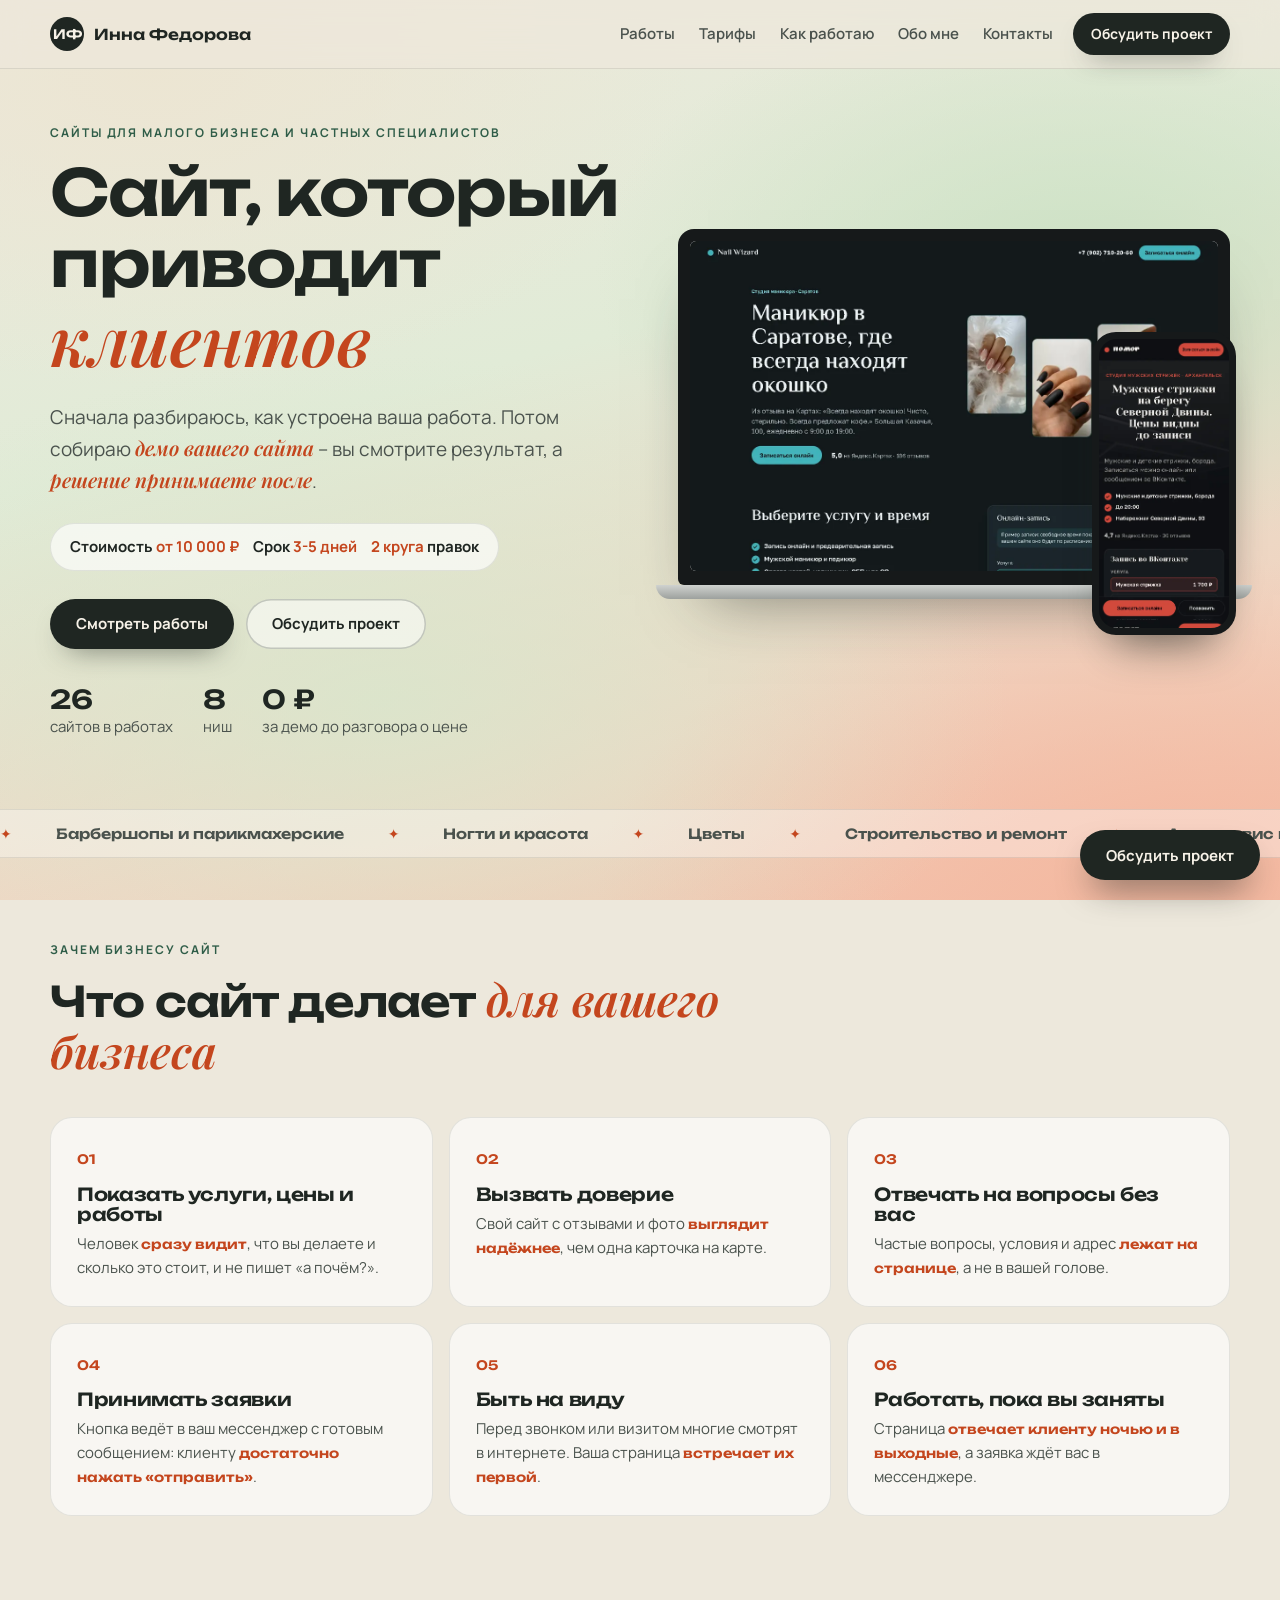
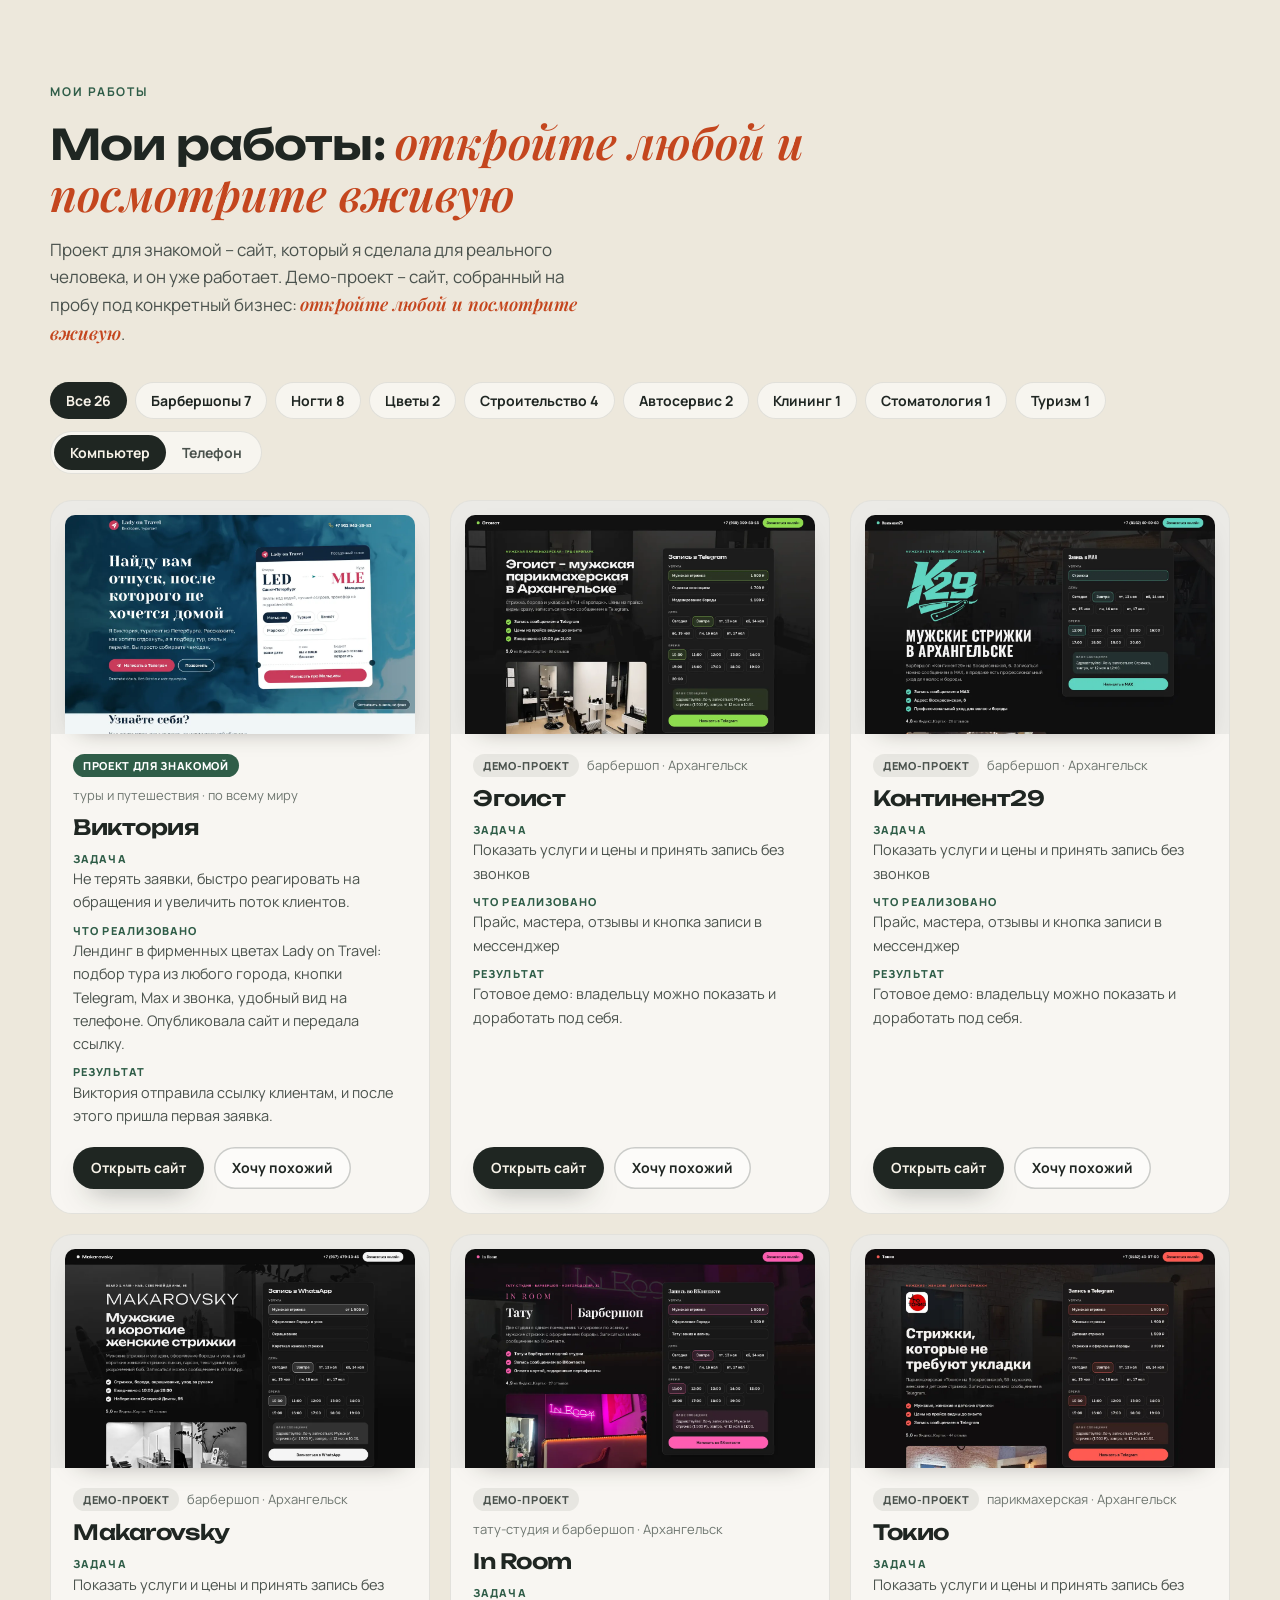
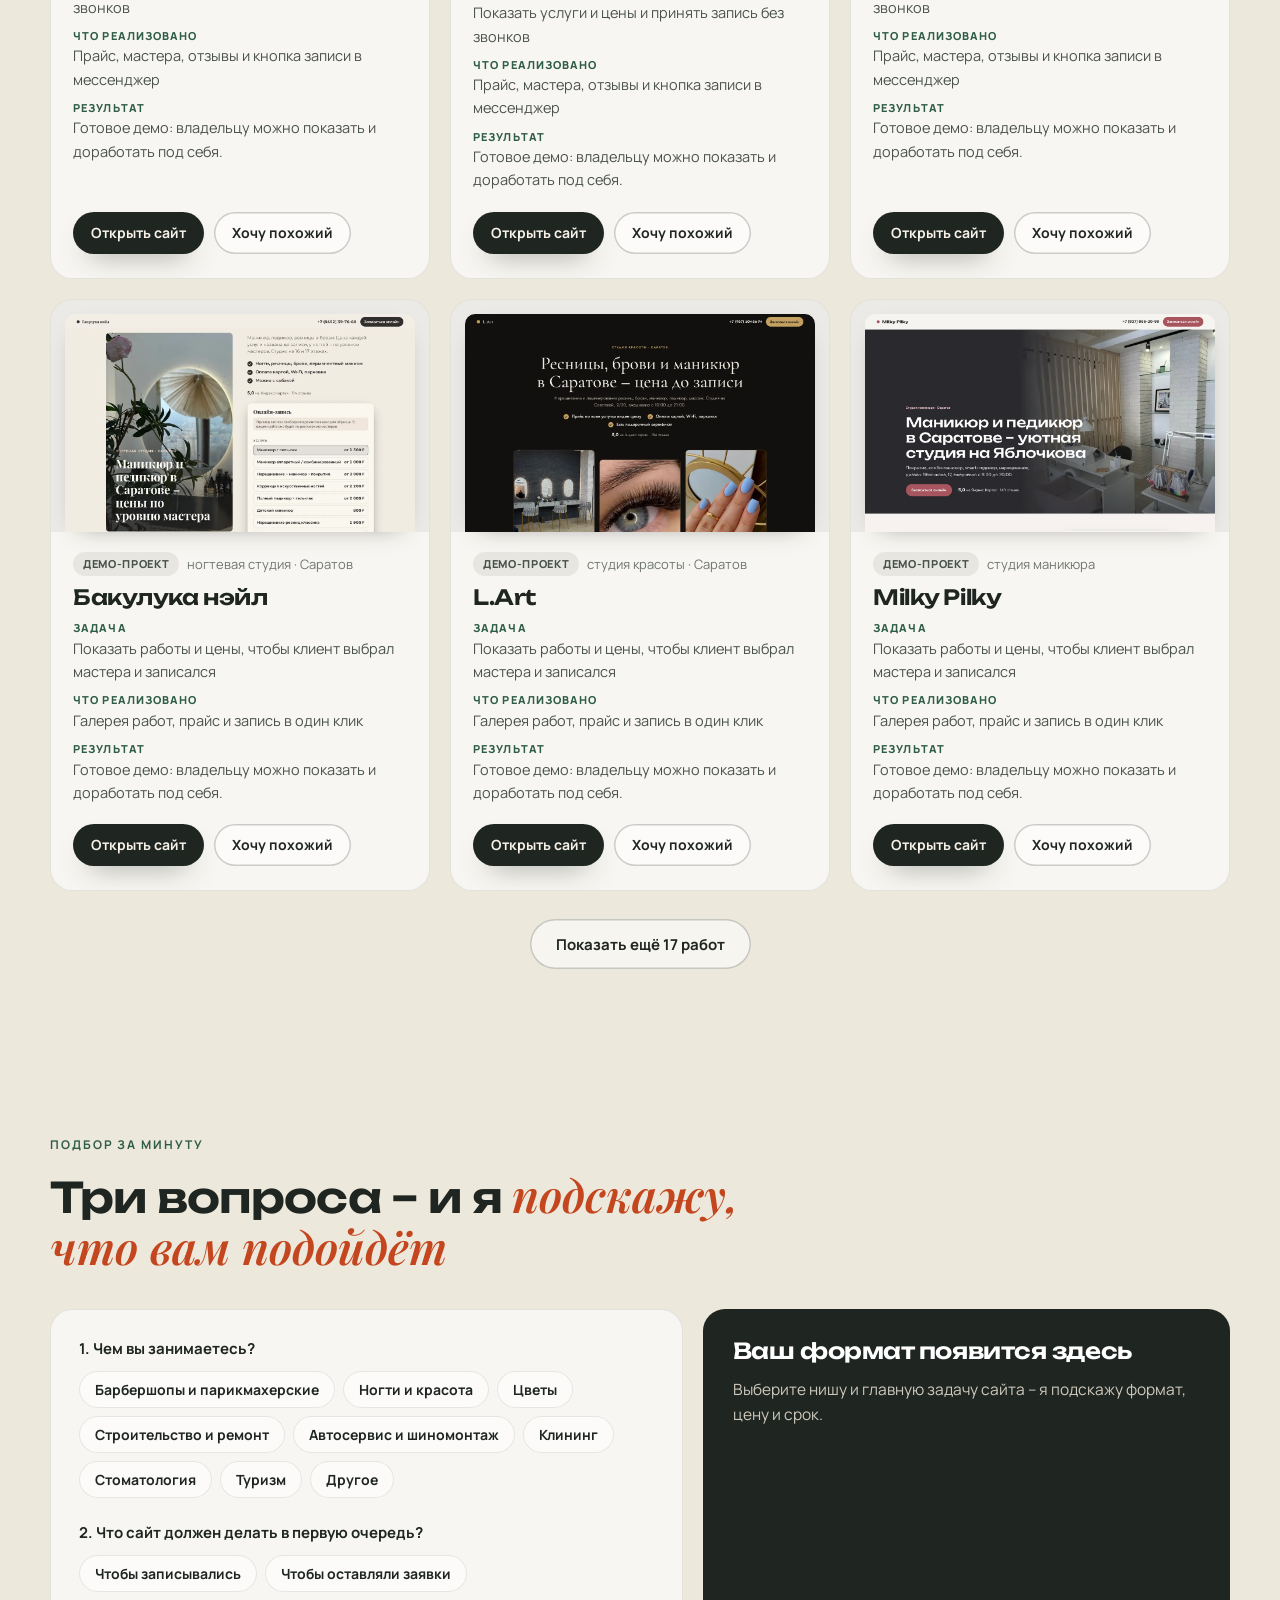
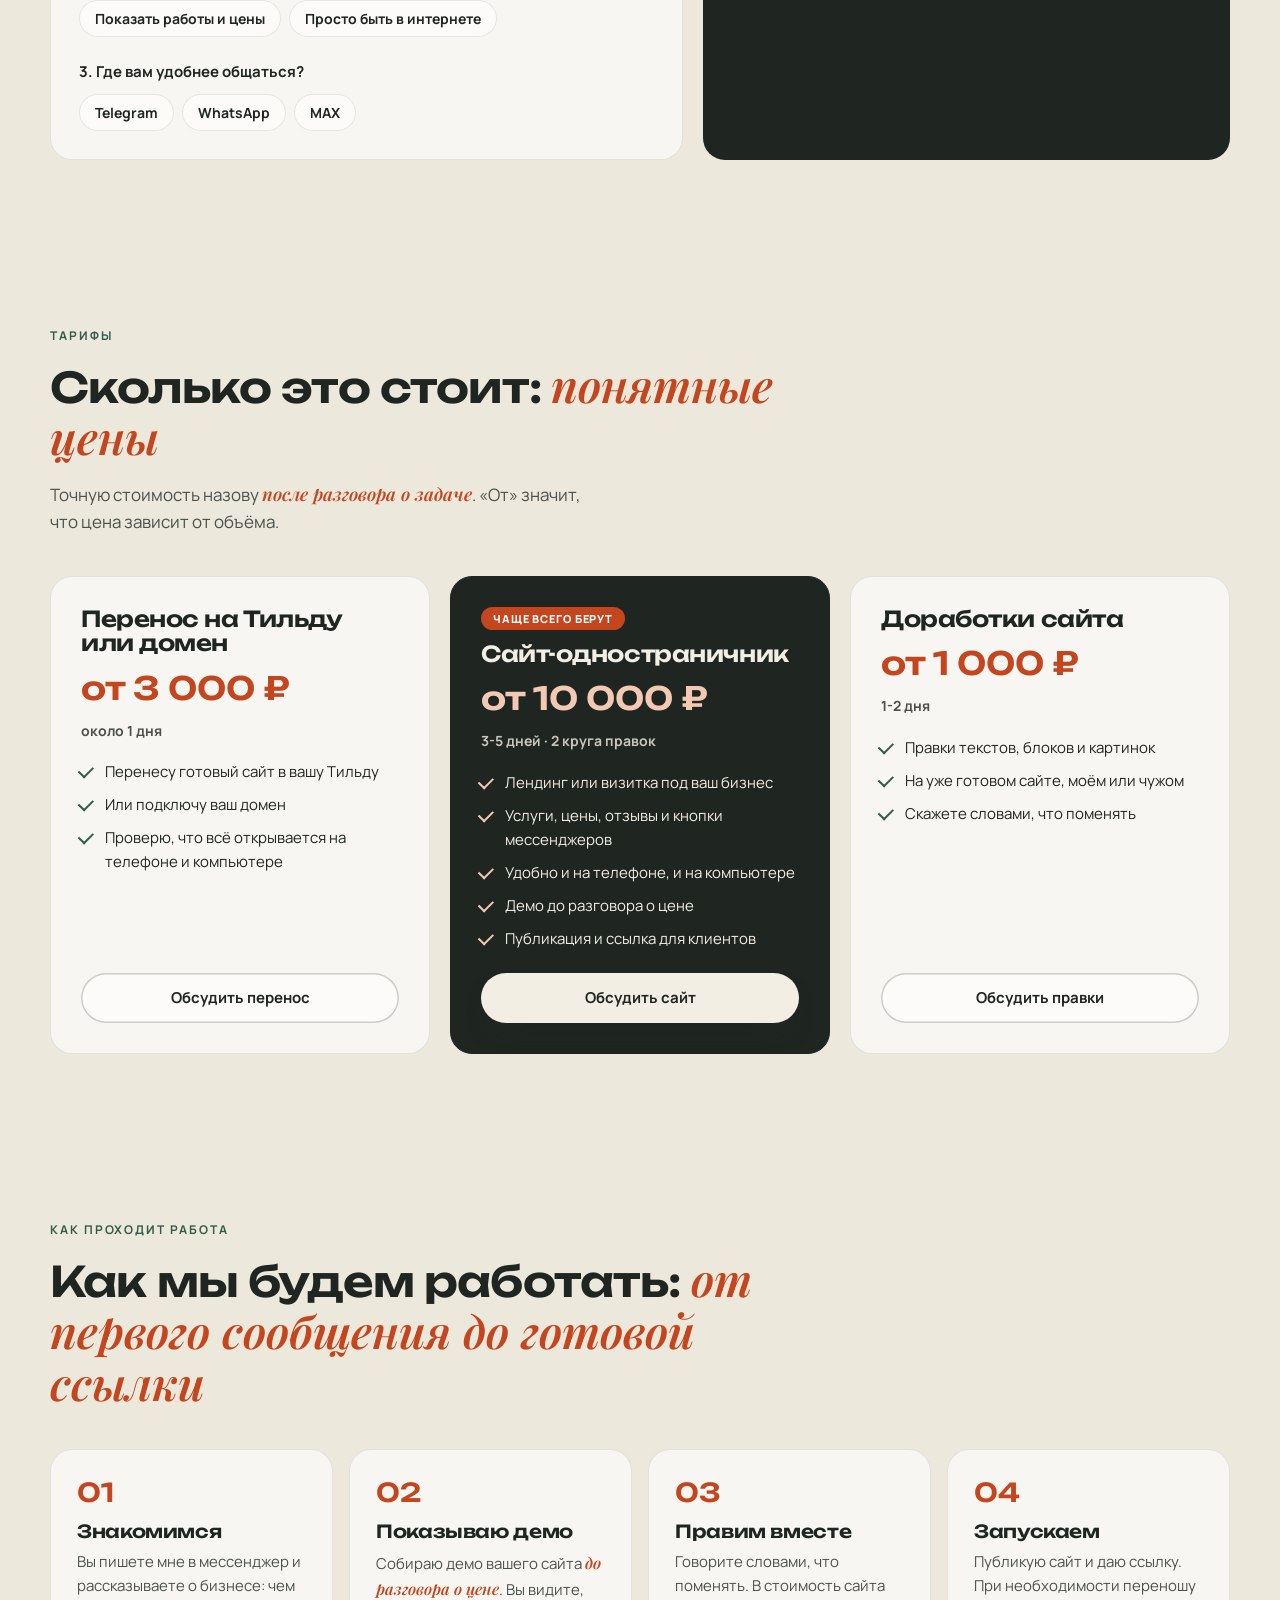
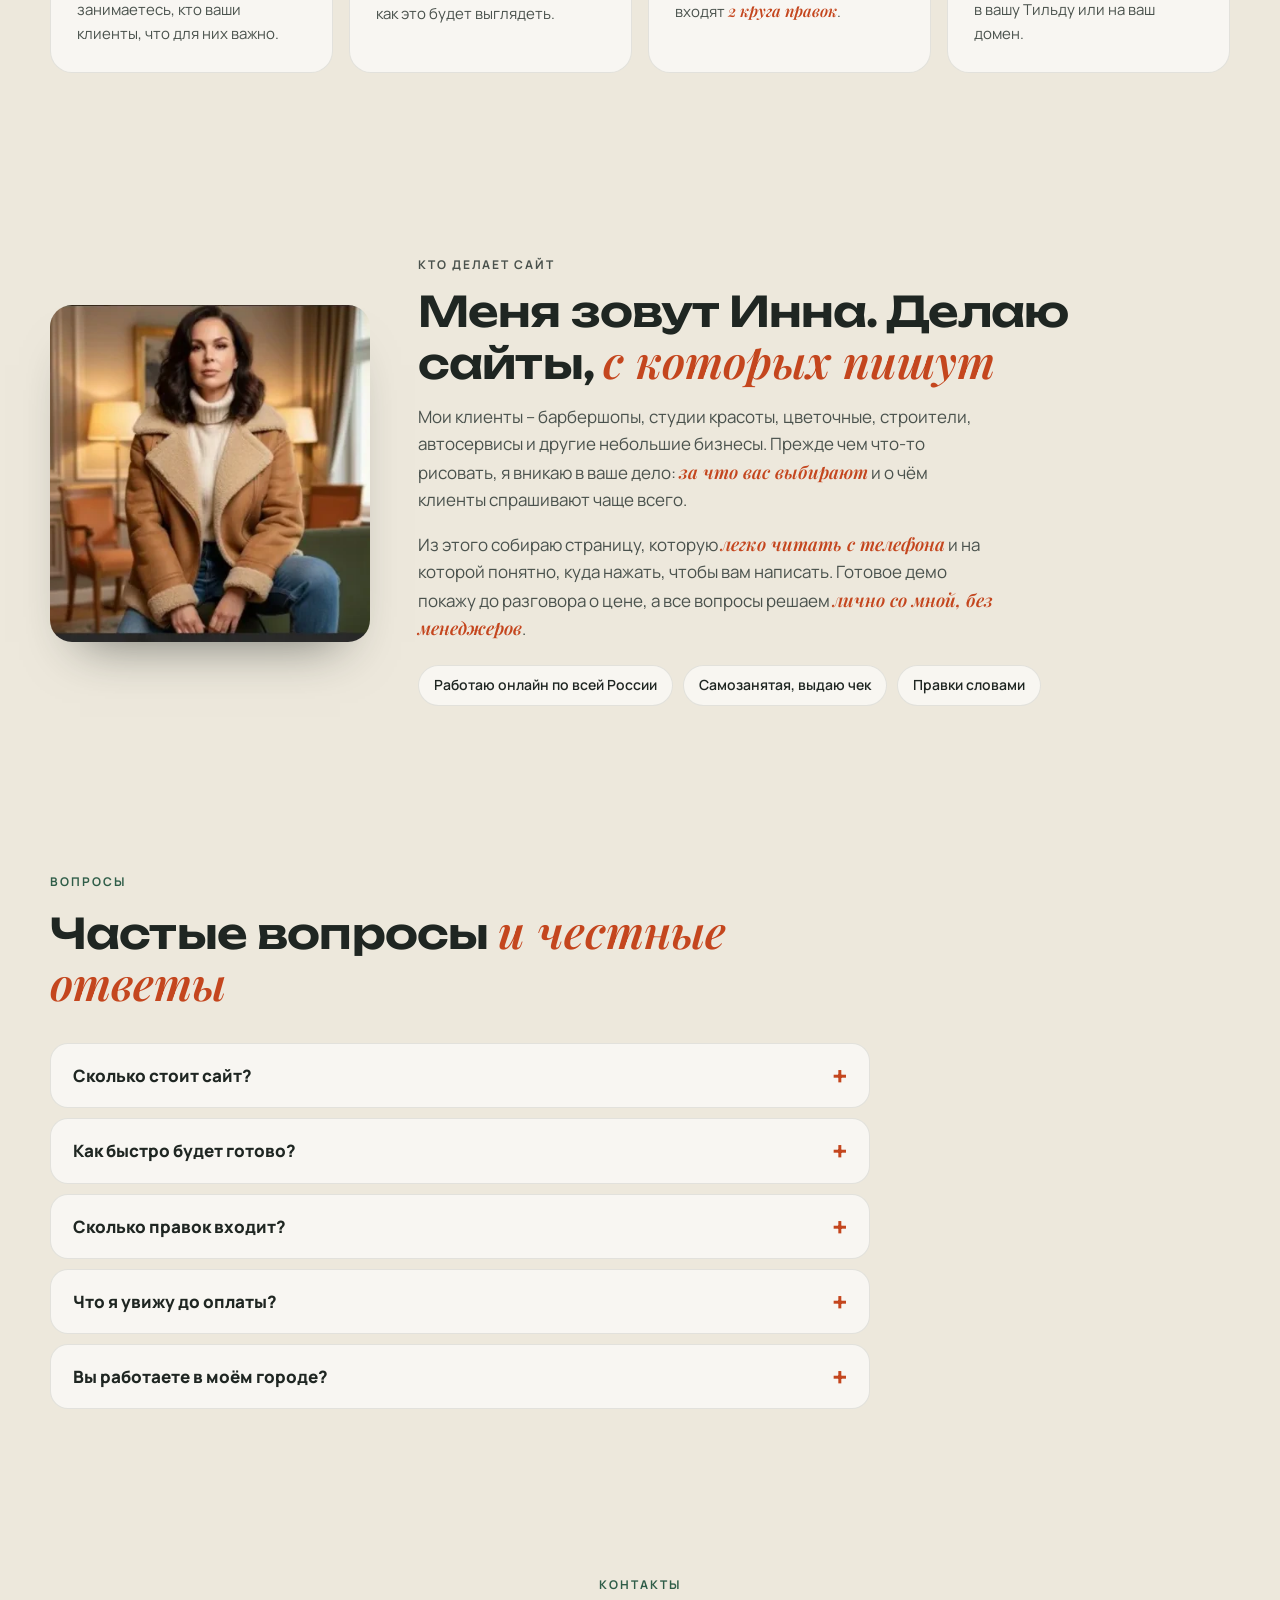
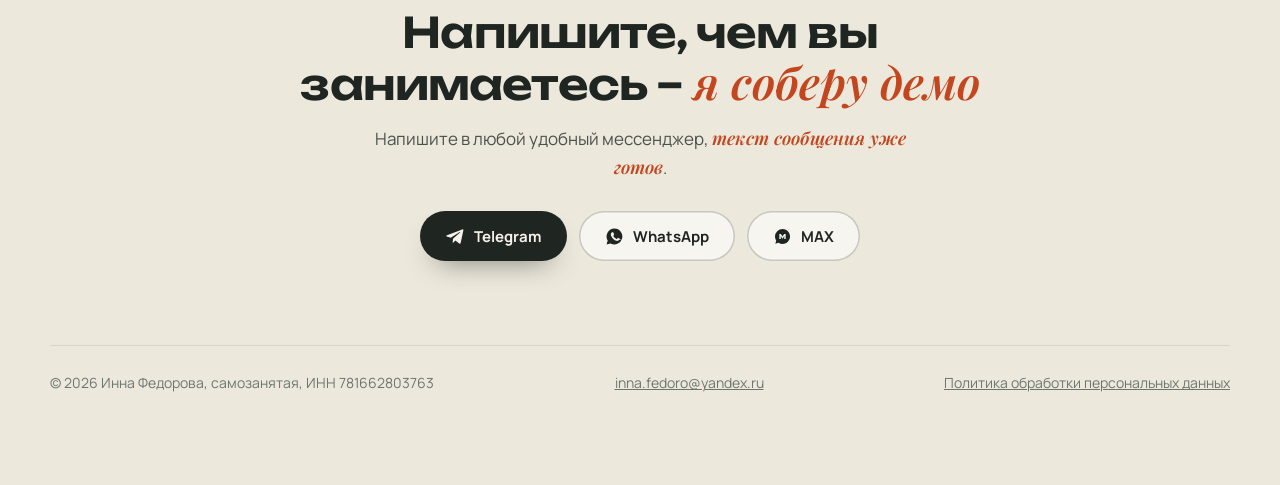
==== commit 0c670c8c: "Метатег Яндекс Вебмастера для inna-saity.ru" ====
--- a/index.html
+++ b/index.html
@@ -8,6 +8,9 @@
 <meta property="og:title" content="Инна Федорова – сайт, который приводит клиентов">
 <meta property="og:description" content="Работы, тарифы и подбор сайта за минуту. Общаюсь напрямую, без менеджеров.">
 <meta name="theme-color" content="#EDE8DC">
+<meta name="yandex-verification" content="4b62e43207333554" />
+<meta name="yandex-verification" content="febbe5944059327f" />
+<meta name="google-site-verification" content="hiGlw7cs9fgHPYUxydp7KQZA-1R6H6_0eU5sLtL7Btc" />
 <link rel="icon" href="data:image/svg+xml,%3Csvg xmlns='http://www.w3.org/2000/svg' viewBox='0 0 32 32'%3E%3Ccircle cx='16' cy='16' r='16' fill='%231F2622'/%3E%3Ctext x='16' y='21' font-size='14' text-anchor='middle' fill='%23F7F2E8' font-family='sans-serif' font-weight='700'%3EИФ%3C/text%3E%3C/svg%3E">
 <link rel="preconnect" href="https://fonts.googleapis.com">
 <link rel="preconnect" href="https://fonts.gstatic.com" crossorigin>
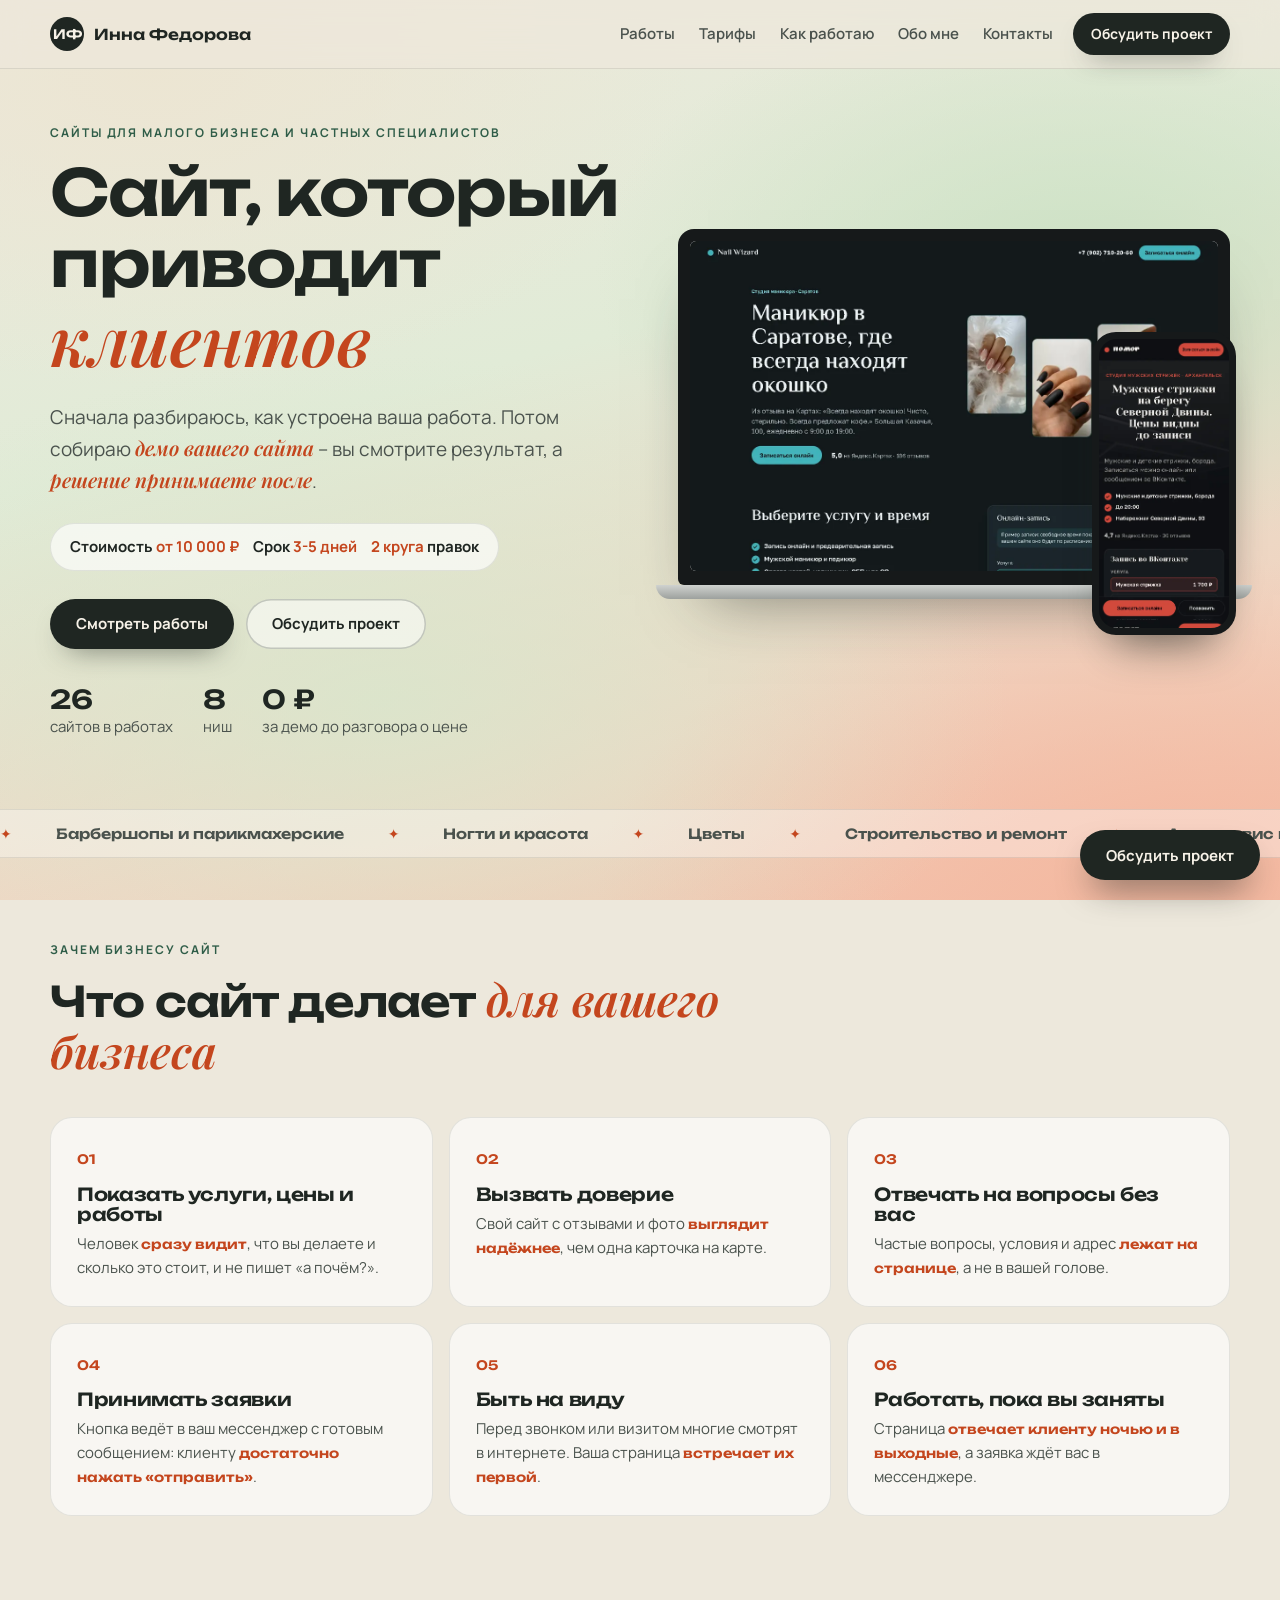
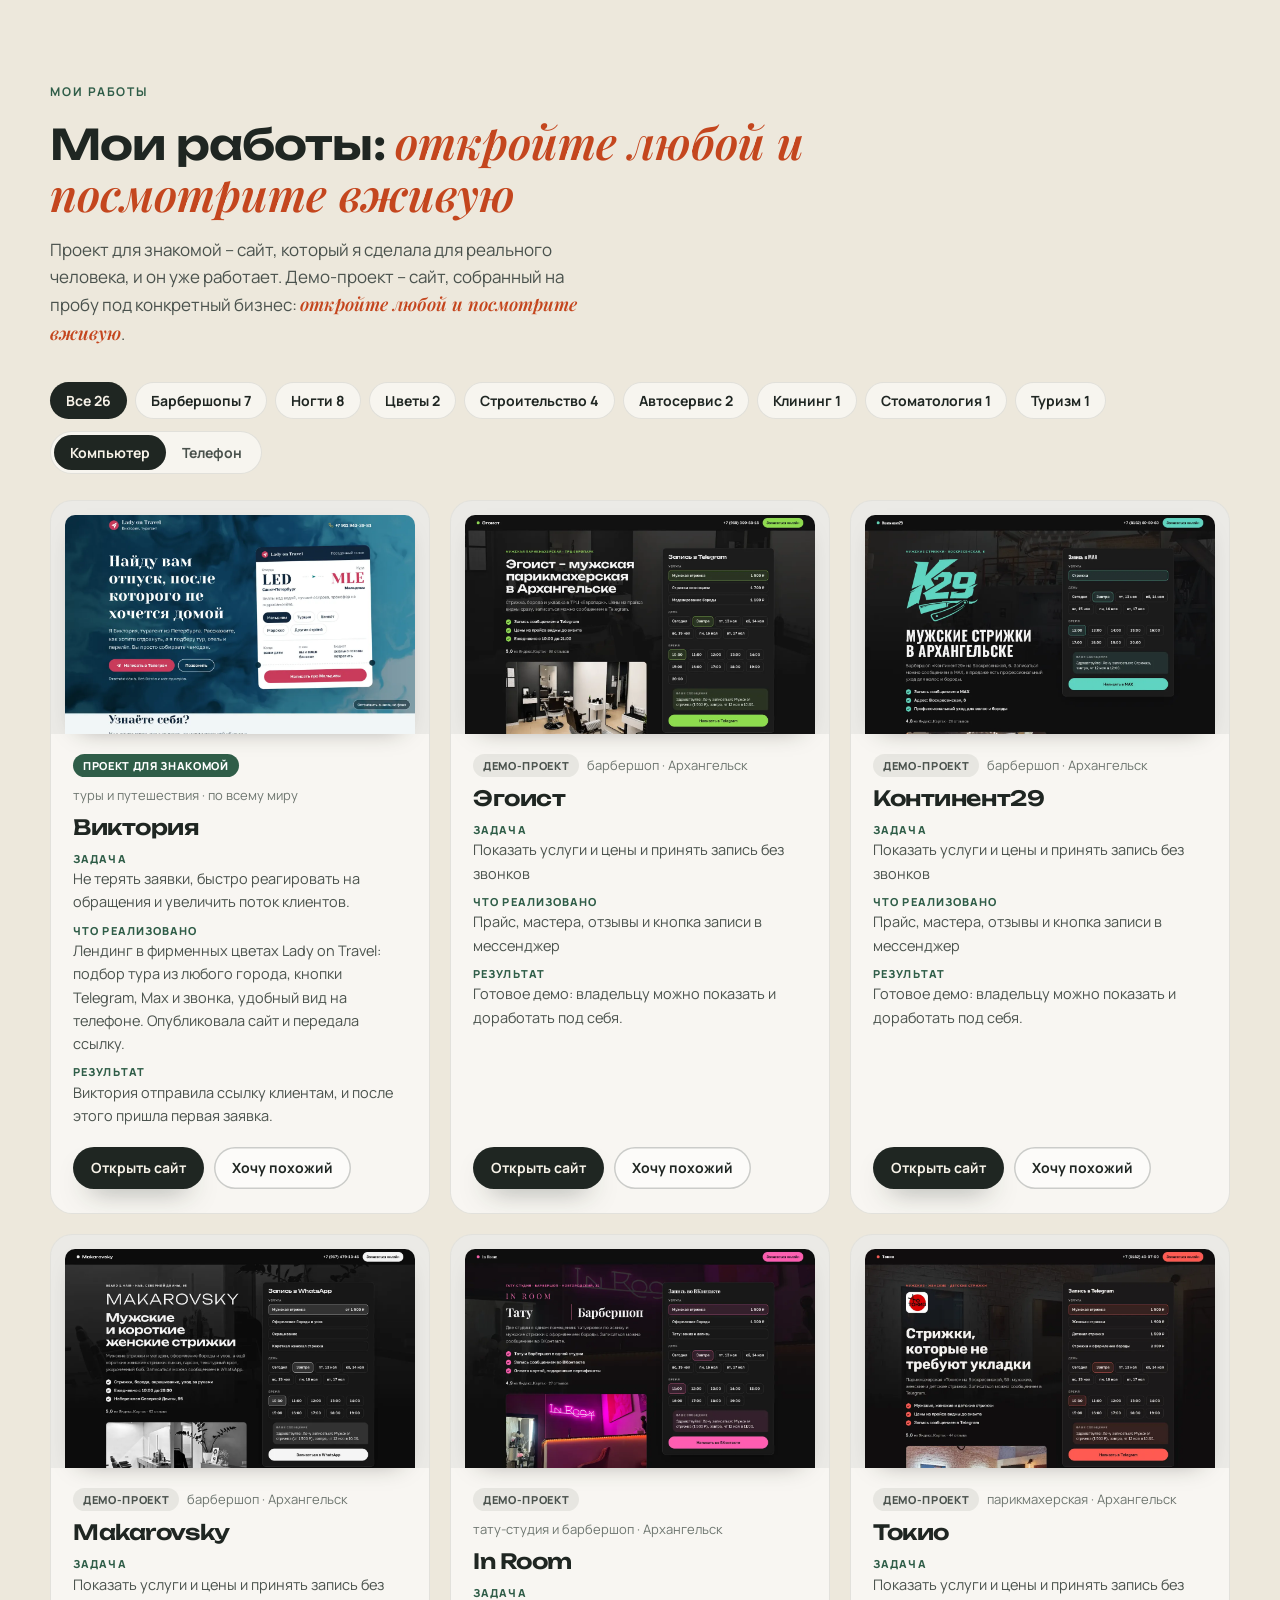
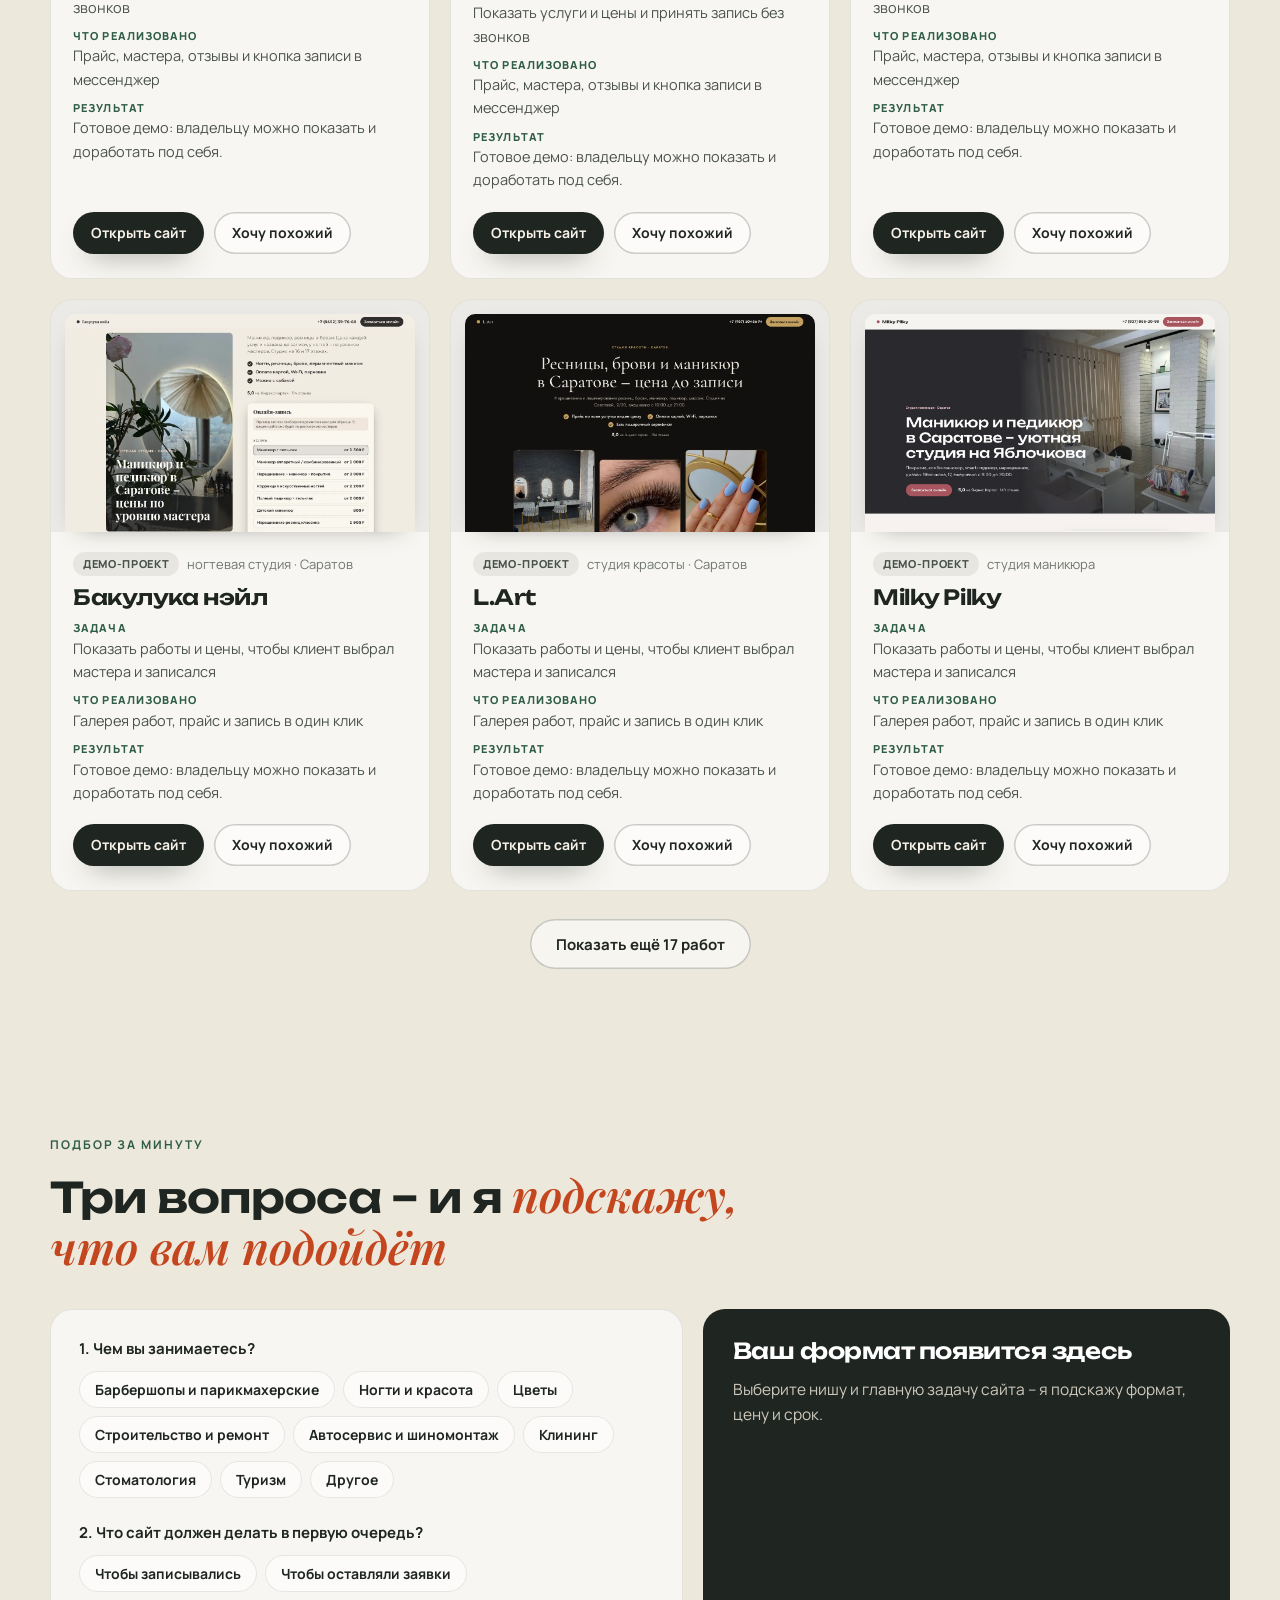
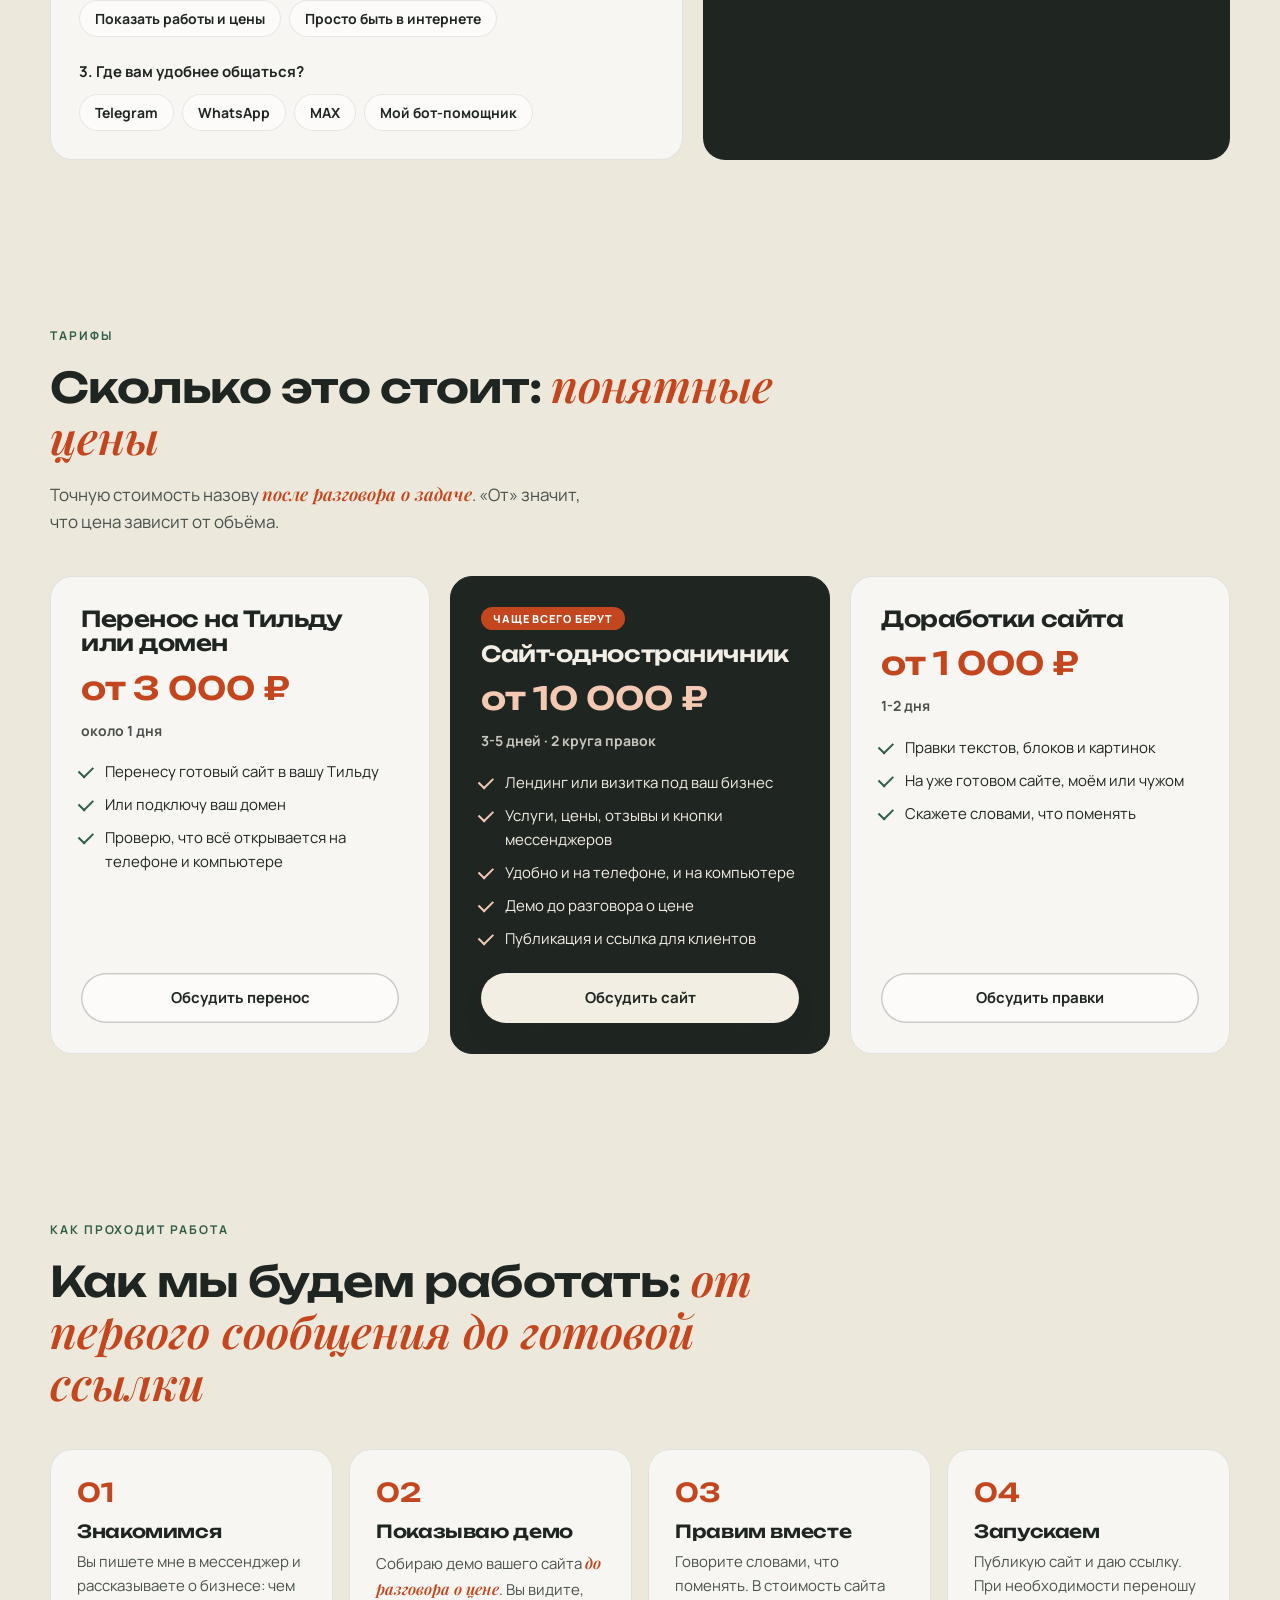
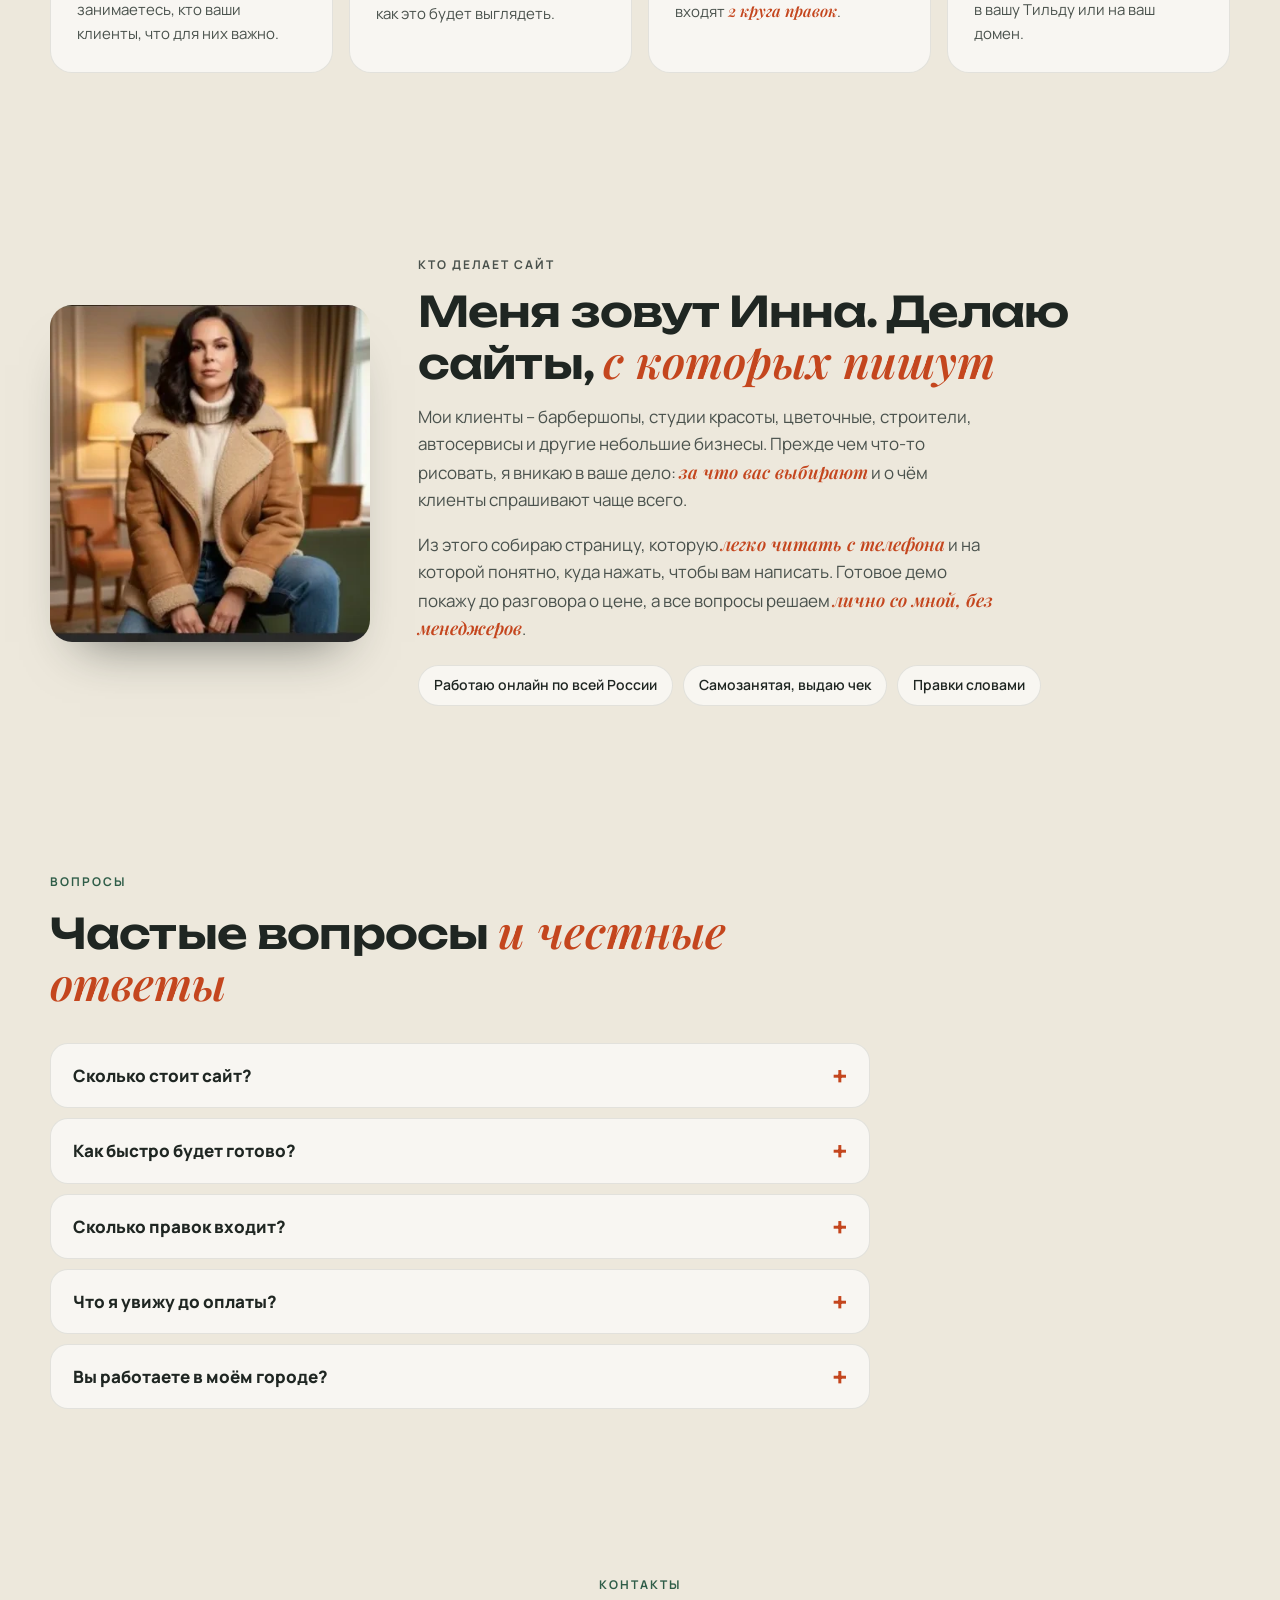
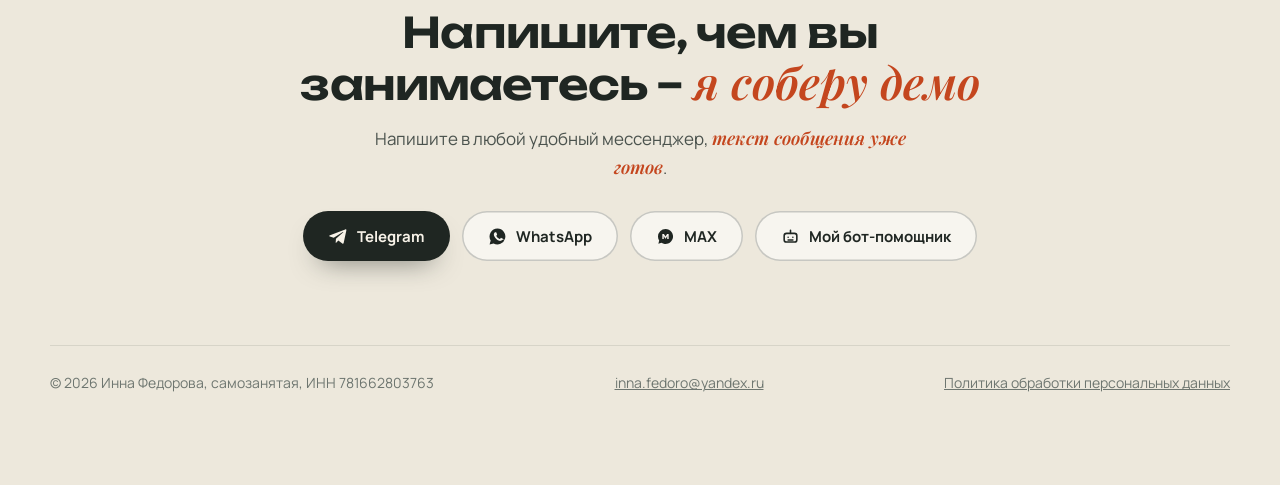
==== commit befb1f06: "Кнопка бота-помощника на витрине" ====
--- a/index.html
+++ b/index.html
@@ -188,7 +188,7 @@
 </dialog>
 <div class="toast" id="toast" role="status"></div>
 
-<script id="data" type="application/json">{"name":"Инна Федорова","messengers":{"telegram":"inna_fedoro","whatsapp":"79112358002","max":"https://max.ru/u/f9LHodD0cOJZXHOTVjr_gw3J_P5MQ946r38qzrjwwADfaymvsytwMS0R1TQ"},"message":"Здравствуйте! Хочу заказать сайт. Ваши работы на витрине понравились – расскажите, как начать?","legal":{"status":"самозанятая","fio":"Инна Федорова","inn":"781662803763","ogrnip":"","email":"inna.fedoro@yandex.ru"},"niches":[{"key":"barber","title":"Барбершопы и парикмахерские"},{"key":"nogti","title":"Ногти и красота"},{"key":"cvety","title":"Цветы"},{"key":"stroy","title":"Строительство и ремонт"},{"key":"avto","title":"Автосервис и шиномонтаж"},{"key":"klining","title":"Клининг"},{"key":"stom","title":"Стоматология"},{"key":"tury","title":"Туризм"}],"cases":[{"title":"Виктория","niche":"туры и путешествия","city":"по всему миру","url":"https://Inna002233.github.io/viktoria-tury/","kind":"friend","group":"tury","desktop":"assets/case-inna002233-github-io-viktoria-tury-desktop.webp","mobile":"assets/case-inna002233-github-io-viktoria-tury-mobile.webp","task":"Не терять заявки, быстро реагировать на обращения и увеличить поток клиентов.","did":"Лендинг в фирменных цветах Lady on Travel: подбор тура из любого города, кнопки Telegram, Max и звонка, удобный вид на телефоне. Опубликовала сайт и передала ссылку.","result":"Виктория отправила ссылку клиентам, и после этого пришла первая заявка."},{"title":"Эгоист","niche":"барбершоп","city":"Архангельск","url":"https://Inna002233.github.io/egoist-arkhangelsk/","kind":"demo","group":"barber","desktop":"assets/case-inna002233-github-io-egoist-arkhangelsk-desktop.webp","mobile":"assets/case-inna002233-github-io-egoist-arkhangelsk-mobile.webp"},{"title":"Континент29","niche":"барбершоп","city":"Архангельск","url":"https://Inna002233.github.io/k29-arkhangelsk/","kind":"demo","group":"barber","desktop":"assets/case-inna002233-github-io-k29-arkhangelsk-desktop.webp","mobile":"assets/case-inna002233-github-io-k29-arkhangelsk-mobile.webp"},{"title":"Makarovsky","niche":"барбершоп","city":"Архангельск","url":"https://Inna002233.github.io/makarovsky-arkhangelsk/","kind":"demo","group":"barber","desktop":"assets/case-inna002233-github-io-makarovsky-arkhangelsk-desktop.webp","mobile":"assets/case-inna002233-github-io-makarovsky-arkhangelsk-mobile.webp"},{"title":"In Room","niche":"тату-студия и барбершоп","city":"Архангельск","url":"https://Inna002233.github.io/inroom-arkhangelsk/","kind":"demo","group":"barber","desktop":"assets/case-inna002233-github-io-inroom-arkhangelsk-desktop.webp","mobile":"assets/case-inna002233-github-io-inroom-arkhangelsk-mobile.webp"},{"title":"Токио","niche":"парикмахерская","city":"Архангельск","url":"https://Inna002233.github.io/tokio-arkhangelsk/","kind":"demo","group":"barber","desktop":"assets/case-inna002233-github-io-tokio-arkhangelsk-desktop.webp","mobile":"assets/case-inna002233-github-io-tokio-arkhangelsk-mobile.webp"},{"title":"Бакулука нэйл","niche":"ногтевая студия","city":"Саратов","url":"https://Inna002233.github.io/baculuka-nail/","kind":"demo","group":"nogti","desktop":"assets/case-inna002233-github-io-baculuka-nail-desktop.webp","mobile":"assets/case-inna002233-github-io-baculuka-nail-mobile.webp"},{"title":"L.Art","niche":"студия красоты","city":"Саратов","url":"https://Inna002233.github.io/lart-studio/","kind":"demo","group":"nogti","desktop":"assets/case-inna002233-github-io-lart-studio-desktop.webp","mobile":"assets/case-inna002233-github-io-lart-studio-mobile.webp"},{"title":"Milky Pilky","niche":"студия маникюра","city":"","url":"https://Inna002233.github.io/milky-pilky/","kind":"demo","group":"nogti","desktop":"assets/case-inna002233-github-io-milky-pilky-desktop.webp","mobile":"assets/case-inna002233-github-io-milky-pilky-mobile.webp"},{"title":"Taykova nails","niche":"студия красоты","city":"","url":"https://Inna002233.github.io/taykova-nails/","kind":"demo","group":"nogti","desktop":"assets/case-inna002233-github-io-taykova-nails-desktop.webp","mobile":"assets/case-inna002233-github-io-taykova-nails-mobile.webp"},{"title":"Nail Wizard","niche":"студия маникюра","city":"","url":"https://Inna002233.github.io/nail-wizard/","kind":"demo","group":"nogti","desktop":"assets/case-inna002233-github-io-nail-wizard-desktop.webp","mobile":"assets/case-inna002233-github-io-nail-wizard-mobile.webp"},{"title":"Брусника","niche":"мастер маникюра","city":"","url":"https://Inna002233.github.io/nogti-demo/","kind":"demo","group":"nogti","desktop":"assets/case-inna002233-github-io-nogti-demo-desktop.webp","mobile":"assets/case-inna002233-github-io-nogti-demo-mobile.webp"},{"title":"Свой мастер","niche":"салон красоты","city":"","url":"https://Inna002233.github.io/salon-demo/","kind":"demo","group":"nogti","desktop":"assets/case-inna002233-github-io-salon-demo-desktop.webp","mobile":"assets/case-inna002233-github-io-salon-demo-mobile.webp"},{"title":"Любимые цветы","niche":"цветы, доставка букетов","city":"Воронеж","url":"https://Inna002233.github.io/lyubimye-tsvety-105693506530-demo/","kind":"demo","group":"cvety","desktop":"assets/case-inna002233-github-io-lyubimye-tsvety-105693506530-demo-desktop.webp","mobile":"assets/case-inna002233-github-io-lyubimye-tsvety-105693506530-demo-mobile.webp"},{"title":"Простор","niche":"каркасные дома","city":"Волгоград","url":"https://Inna002233.github.io/prostor-volgograd/","kind":"demo","group":"stroy","desktop":"assets/case-inna002233-github-io-prostor-volgograd-desktop.webp","mobile":"assets/case-inna002233-github-io-prostor-volgograd-mobile.webp"},{"title":"Санхаус","niche":"строительство домов","city":"Волгоград","url":"https://Inna002233.github.io/sankhaus-volgograd/","kind":"demo","group":"stroy","desktop":"assets/case-inna002233-github-io-sankhaus-volgograd-desktop.webp","mobile":"assets/case-inna002233-github-io-sankhaus-volgograd-mobile.webp"},{"title":"Стройэкогарант","niche":"строительство домов","city":"Волгоград","url":"https://Inna002233.github.io/stroyekogarant-volgograd/","kind":"demo","group":"stroy","desktop":"assets/case-inna002233-github-io-stroyekogarant-volgograd-desktop.webp","mobile":"assets/case-inna002233-github-io-stroyekogarant-volgograd-mobile.webp"},{"title":"Орион","niche":"ремонт и отделка","city":"Уфа","url":"https://Inna002233.github.io/orion-ufa-demo/","kind":"demo","group":"stroy","desktop":"assets/case-inna002233-github-io-orion-ufa-demo-desktop.webp","mobile":"assets/case-inna002233-github-io-orion-ufa-demo-mobile.webp"},{"title":"Шинсервис40","niche":"шиномонтаж","city":"Калуга","url":"https://Inna002233.github.io/shinservis40/","kind":"demo","group":"avto","desktop":"assets/case-inna002233-github-io-shinservis40-desktop.webp","mobile":"assets/case-inna002233-github-io-shinservis40-mobile.webp"},{"title":"Ось","niche":"автосервис и детейлинг","city":"","url":"https://Inna002233.github.io/avtoservis-demo/","kind":"demo","group":"avto","desktop":"assets/case-inna002233-github-io-avtoservis-demo-desktop.webp","mobile":"assets/case-inna002233-github-io-avtoservis-demo-mobile.webp"},{"title":"Ясно","niche":"уборка квартир","city":"","url":"https://Inna002233.github.io/klining-demo/","kind":"demo","group":"klining","desktop":"assets/case-inna002233-github-io-klining-demo-desktop.webp","mobile":"assets/case-inna002233-github-io-klining-demo-mobile.webp"},{"title":"Династия","niche":"стоматология","city":"","url":"https://Inna002233.github.io/dinastiya-demo/","kind":"demo","group":"stom","desktop":"assets/case-inna002233-github-io-dinastiya-demo-desktop.webp","mobile":"assets/case-inna002233-github-io-dinastiya-demo-mobile.webp"},{"title":"Помор","niche":"барбершоп","city":"Архангельск","url":"https://Inna002233.github.io/pomor-arkhangelsk/","kind":"demo","group":"barber","desktop":"assets/case-inna002233-github-io-pomor-arkhangelsk-desktop.webp","mobile":"assets/case-inna002233-github-io-pomor-arkhangelsk-mobile.webp"},{"title":"Барбершоп 1584","niche":"барбершоп","city":"Архангельск","url":"https://Inna002233.github.io/b1584-arkhangelsk/","kind":"demo","group":"barber","desktop":"assets/case-inna002233-github-io-b1584-arkhangelsk-desktop.webp","mobile":"assets/case-inna002233-github-io-b1584-arkhangelsk-mobile.webp"},{"title":"Lucky Nail","niche":"студия маникюра","city":"Саратов","url":"https://Inna002233.github.io/lucky-nail-saratov/","kind":"demo","group":"nogti","desktop":"assets/case-inna002233-github-io-lucky-nail-saratov-desktop.webp","mobile":"assets/case-inna002233-github-io-lucky-nail-saratov-mobile.webp"},{"title":"Акация","niche":"цветы, доставка букетов","city":"Воронеж","url":"https://Inna002233.github.io/akatsiya-voronezh/","kind":"demo","group":"cvety","desktop":"assets/case-inna002233-github-io-akatsiya-voronezh-desktop.webp","mobile":"assets/case-inna002233-github-io-akatsiya-voronezh-mobile.webp"}]}</script>
+<script id="data" type="application/json">{"name":"Инна Федорова","messengers":{"telegram":"inna_fedoro","whatsapp":"79112358002","max":"https://max.ru/u/f9LHodD0cOJZXHOTVjr_gw3J_P5MQ946r38qzrjwwADfaymvsytwMS0R1TQ","bot":"Site_Inna_bot"},"message":"Здравствуйте! Хочу заказать сайт. Ваши работы на витрине понравились – расскажите, как начать?","legal":{"status":"самозанятая","fio":"Инна Федорова","inn":"781662803763","ogrnip":"","email":"inna.fedoro@yandex.ru"},"niches":[{"key":"barber","title":"Барбершопы и парикмахерские"},{"key":"nogti","title":"Ногти и красота"},{"key":"cvety","title":"Цветы"},{"key":"stroy","title":"Строительство и ремонт"},{"key":"avto","title":"Автосервис и шиномонтаж"},{"key":"klining","title":"Клининг"},{"key":"stom","title":"Стоматология"},{"key":"tury","title":"Туризм"}],"cases":[{"title":"Виктория","niche":"туры и путешествия","city":"по всему миру","url":"https://Inna002233.github.io/viktoria-tury/","kind":"friend","group":"tury","desktop":"assets/case-inna002233-github-io-viktoria-tury-desktop.webp","mobile":"assets/case-inna002233-github-io-viktoria-tury-mobile.webp","task":"Не терять заявки, быстро реагировать на обращения и увеличить поток клиентов.","did":"Лендинг в фирменных цветах Lady on Travel: подбор тура из любого города, кнопки Telegram, Max и звонка, удобный вид на телефоне. Опубликовала сайт и передала ссылку.","result":"Виктория отправила ссылку клиентам, и после этого пришла первая заявка."},{"title":"Эгоист","niche":"барбершоп","city":"Архангельск","url":"https://Inna002233.github.io/egoist-arkhangelsk/","kind":"demo","group":"barber","desktop":"assets/case-inna002233-github-io-egoist-arkhangelsk-desktop.webp","mobile":"assets/case-inna002233-github-io-egoist-arkhangelsk-mobile.webp"},{"title":"Континент29","niche":"барбершоп","city":"Архангельск","url":"https://Inna002233.github.io/k29-arkhangelsk/","kind":"demo","group":"barber","desktop":"assets/case-inna002233-github-io-k29-arkhangelsk-desktop.webp","mobile":"assets/case-inna002233-github-io-k29-arkhangelsk-mobile.webp"},{"title":"Makarovsky","niche":"барбершоп","city":"Архангельск","url":"https://Inna002233.github.io/makarovsky-arkhangelsk/","kind":"demo","group":"barber","desktop":"assets/case-inna002233-github-io-makarovsky-arkhangelsk-desktop.webp","mobile":"assets/case-inna002233-github-io-makarovsky-arkhangelsk-mobile.webp"},{"title":"In Room","niche":"тату-студия и барбершоп","city":"Архангельск","url":"https://Inna002233.github.io/inroom-arkhangelsk/","kind":"demo","group":"barber","desktop":"assets/case-inna002233-github-io-inroom-arkhangelsk-desktop.webp","mobile":"assets/case-inna002233-github-io-inroom-arkhangelsk-mobile.webp"},{"title":"Токио","niche":"парикмахерская","city":"Архангельск","url":"https://Inna002233.github.io/tokio-arkhangelsk/","kind":"demo","group":"barber","desktop":"assets/case-inna002233-github-io-tokio-arkhangelsk-desktop.webp","mobile":"assets/case-inna002233-github-io-tokio-arkhangelsk-mobile.webp"},{"title":"Бакулука нэйл","niche":"ногтевая студия","city":"Саратов","url":"https://Inna002233.github.io/baculuka-nail/","kind":"demo","group":"nogti","desktop":"assets/case-inna002233-github-io-baculuka-nail-desktop.webp","mobile":"assets/case-inna002233-github-io-baculuka-nail-mobile.webp"},{"title":"L.Art","niche":"студия красоты","city":"Саратов","url":"https://Inna002233.github.io/lart-studio/","kind":"demo","group":"nogti","desktop":"assets/case-inna002233-github-io-lart-studio-desktop.webp","mobile":"assets/case-inna002233-github-io-lart-studio-mobile.webp"},{"title":"Milky Pilky","niche":"студия маникюра","city":"","url":"https://Inna002233.github.io/milky-pilky/","kind":"demo","group":"nogti","desktop":"assets/case-inna002233-github-io-milky-pilky-desktop.webp","mobile":"assets/case-inna002233-github-io-milky-pilky-mobile.webp"},{"title":"Taykova nails","niche":"студия красоты","city":"","url":"https://Inna002233.github.io/taykova-nails/","kind":"demo","group":"nogti","desktop":"assets/case-inna002233-github-io-taykova-nails-desktop.webp","mobile":"assets/case-inna002233-github-io-taykova-nails-mobile.webp"},{"title":"Nail Wizard","niche":"студия маникюра","city":"","url":"https://Inna002233.github.io/nail-wizard/","kind":"demo","group":"nogti","desktop":"assets/case-inna002233-github-io-nail-wizard-desktop.webp","mobile":"assets/case-inna002233-github-io-nail-wizard-mobile.webp"},{"title":"Брусника","niche":"мастер маникюра","city":"","url":"https://Inna002233.github.io/nogti-demo/","kind":"demo","group":"nogti","desktop":"assets/case-inna002233-github-io-nogti-demo-desktop.webp","mobile":"assets/case-inna002233-github-io-nogti-demo-mobile.webp"},{"title":"Свой мастер","niche":"салон красоты","city":"","url":"https://Inna002233.github.io/salon-demo/","kind":"demo","group":"nogti","desktop":"assets/case-inna002233-github-io-salon-demo-desktop.webp","mobile":"assets/case-inna002233-github-io-salon-demo-mobile.webp"},{"title":"Любимые цветы","niche":"цветы, доставка букетов","city":"Воронеж","url":"https://Inna002233.github.io/lyubimye-tsvety-105693506530-demo/","kind":"demo","group":"cvety","desktop":"assets/case-inna002233-github-io-lyubimye-tsvety-105693506530-demo-desktop.webp","mobile":"assets/case-inna002233-github-io-lyubimye-tsvety-105693506530-demo-mobile.webp"},{"title":"Простор","niche":"каркасные дома","city":"Волгоград","url":"https://Inna002233.github.io/prostor-volgograd/","kind":"demo","group":"stroy","desktop":"assets/case-inna002233-github-io-prostor-volgograd-desktop.webp","mobile":"assets/case-inna002233-github-io-prostor-volgograd-mobile.webp"},{"title":"Санхаус","niche":"строительство домов","city":"Волгоград","url":"https://Inna002233.github.io/sankhaus-volgograd/","kind":"demo","group":"stroy","desktop":"assets/case-inna002233-github-io-sankhaus-volgograd-desktop.webp","mobile":"assets/case-inna002233-github-io-sankhaus-volgograd-mobile.webp"},{"title":"Стройэкогарант","niche":"строительство домов","city":"Волгоград","url":"https://Inna002233.github.io/stroyekogarant-volgograd/","kind":"demo","group":"stroy","desktop":"assets/case-inna002233-github-io-stroyekogarant-volgograd-desktop.webp","mobile":"assets/case-inna002233-github-io-stroyekogarant-volgograd-mobile.webp"},{"title":"Орион","niche":"ремонт и отделка","city":"Уфа","url":"https://Inna002233.github.io/orion-ufa-demo/","kind":"demo","group":"stroy","desktop":"assets/case-inna002233-github-io-orion-ufa-demo-desktop.webp","mobile":"assets/case-inna002233-github-io-orion-ufa-demo-mobile.webp"},{"title":"Шинсервис40","niche":"шиномонтаж","city":"Калуга","url":"https://Inna002233.github.io/shinservis40/","kind":"demo","group":"avto","desktop":"assets/case-inna002233-github-io-shinservis40-desktop.webp","mobile":"assets/case-inna002233-github-io-shinservis40-mobile.webp"},{"title":"Ось","niche":"автосервис и детейлинг","city":"","url":"https://Inna002233.github.io/avtoservis-demo/","kind":"demo","group":"avto","desktop":"assets/case-inna002233-github-io-avtoservis-demo-desktop.webp","mobile":"assets/case-inna002233-github-io-avtoservis-demo-mobile.webp"},{"title":"Ясно","niche":"уборка квартир","city":"","url":"https://Inna002233.github.io/klining-demo/","kind":"demo","group":"klining","desktop":"assets/case-inna002233-github-io-klining-demo-desktop.webp","mobile":"assets/case-inna002233-github-io-klining-demo-mobile.webp"},{"title":"Династия","niche":"стоматология","city":"","url":"https://Inna002233.github.io/dinastiya-demo/","kind":"demo","group":"stom","desktop":"assets/case-inna002233-github-io-dinastiya-demo-desktop.webp","mobile":"assets/case-inna002233-github-io-dinastiya-demo-mobile.webp"},{"title":"Помор","niche":"барбершоп","city":"Архангельск","url":"https://Inna002233.github.io/pomor-arkhangelsk/","kind":"demo","group":"barber","desktop":"assets/case-inna002233-github-io-pomor-arkhangelsk-desktop.webp","mobile":"assets/case-inna002233-github-io-pomor-arkhangelsk-mobile.webp"},{"title":"Барбершоп 1584","niche":"барбершоп","city":"Архангельск","url":"https://Inna002233.github.io/b1584-arkhangelsk/","kind":"demo","group":"barber","desktop":"assets/case-inna002233-github-io-b1584-arkhangelsk-desktop.webp","mobile":"assets/case-inna002233-github-io-b1584-arkhangelsk-mobile.webp"},{"title":"Lucky Nail","niche":"студия маникюра","city":"Саратов","url":"https://Inna002233.github.io/lucky-nail-saratov/","kind":"demo","group":"nogti","desktop":"assets/case-inna002233-github-io-lucky-nail-saratov-desktop.webp","mobile":"assets/case-inna002233-github-io-lucky-nail-saratov-mobile.webp"},{"title":"Акация","niche":"цветы, доставка букетов","city":"Воронеж","url":"https://Inna002233.github.io/akatsiya-voronezh/","kind":"demo","group":"cvety","desktop":"assets/case-inna002233-github-io-akatsiya-voronezh-desktop.webp","mobile":"assets/case-inna002233-github-io-akatsiya-voronezh-mobile.webp"}]}</script>
 <script src="app.js"></script>
 </body>
 </html>
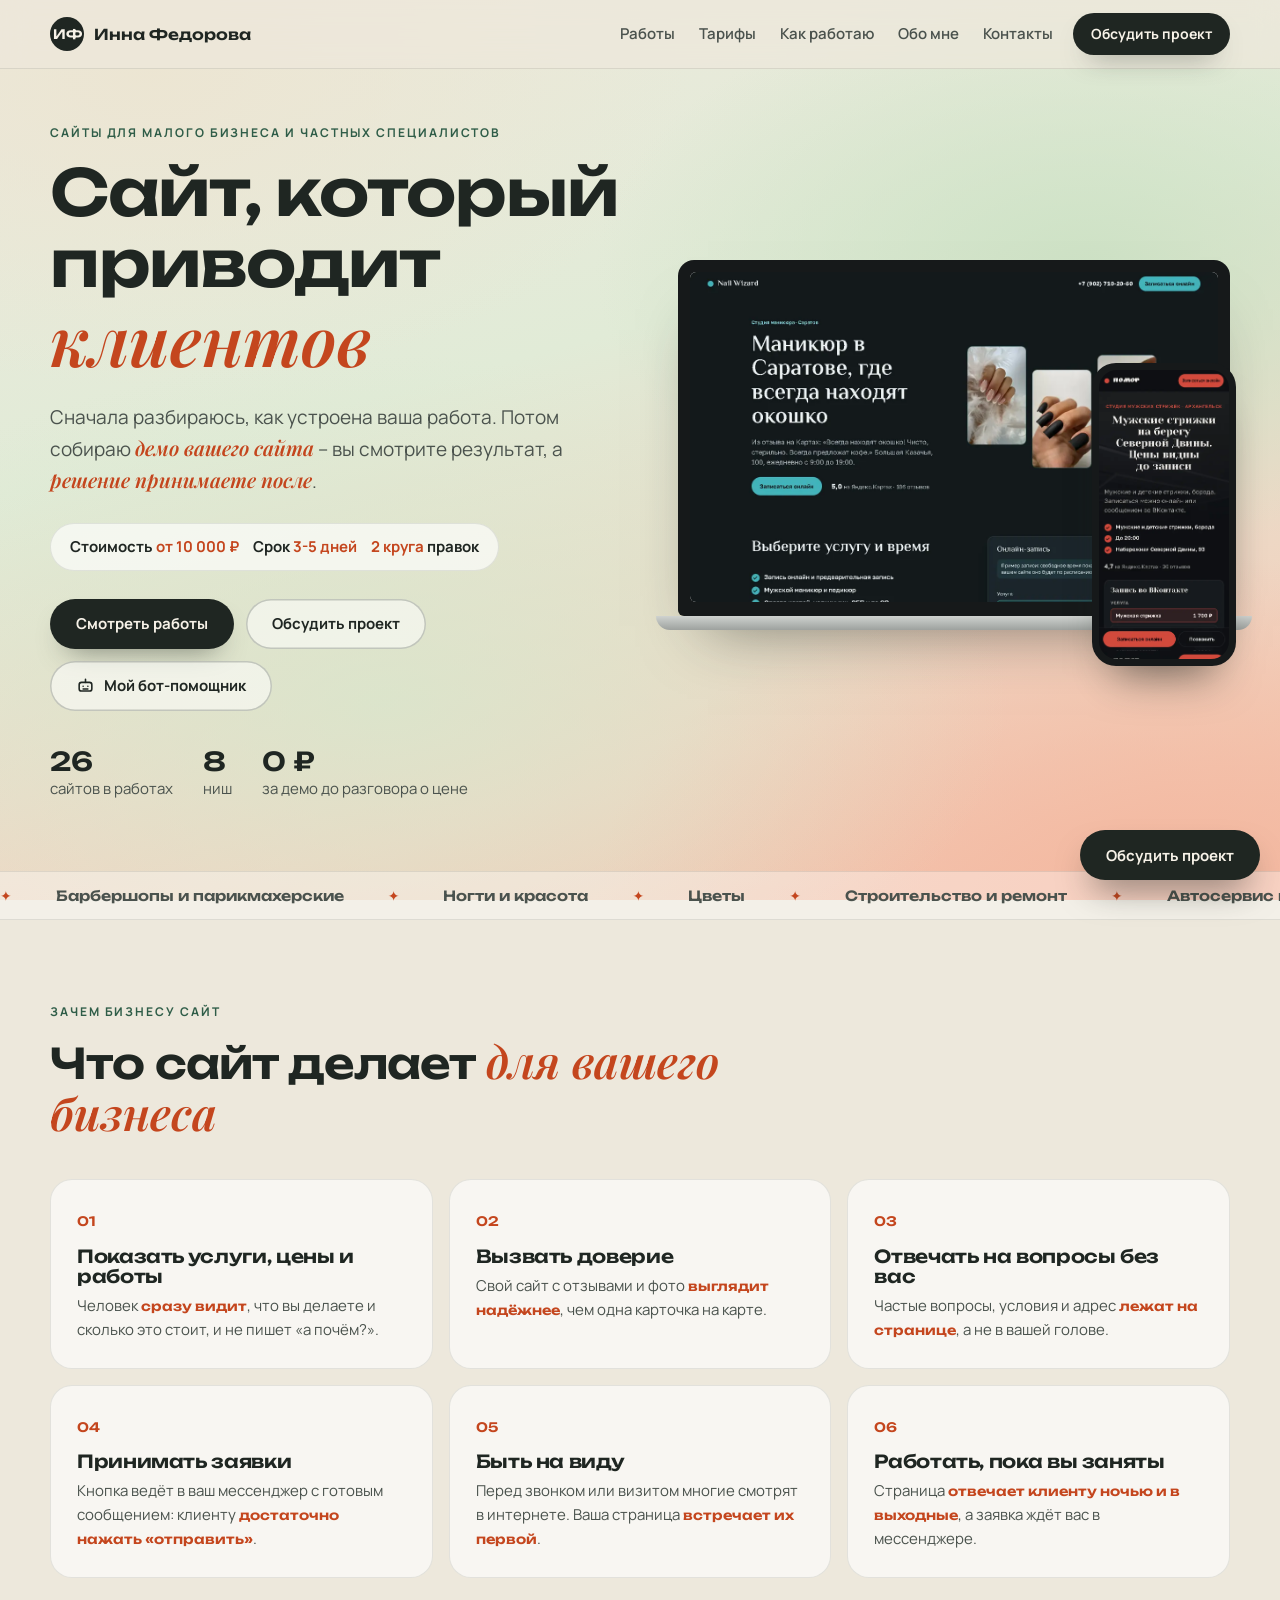
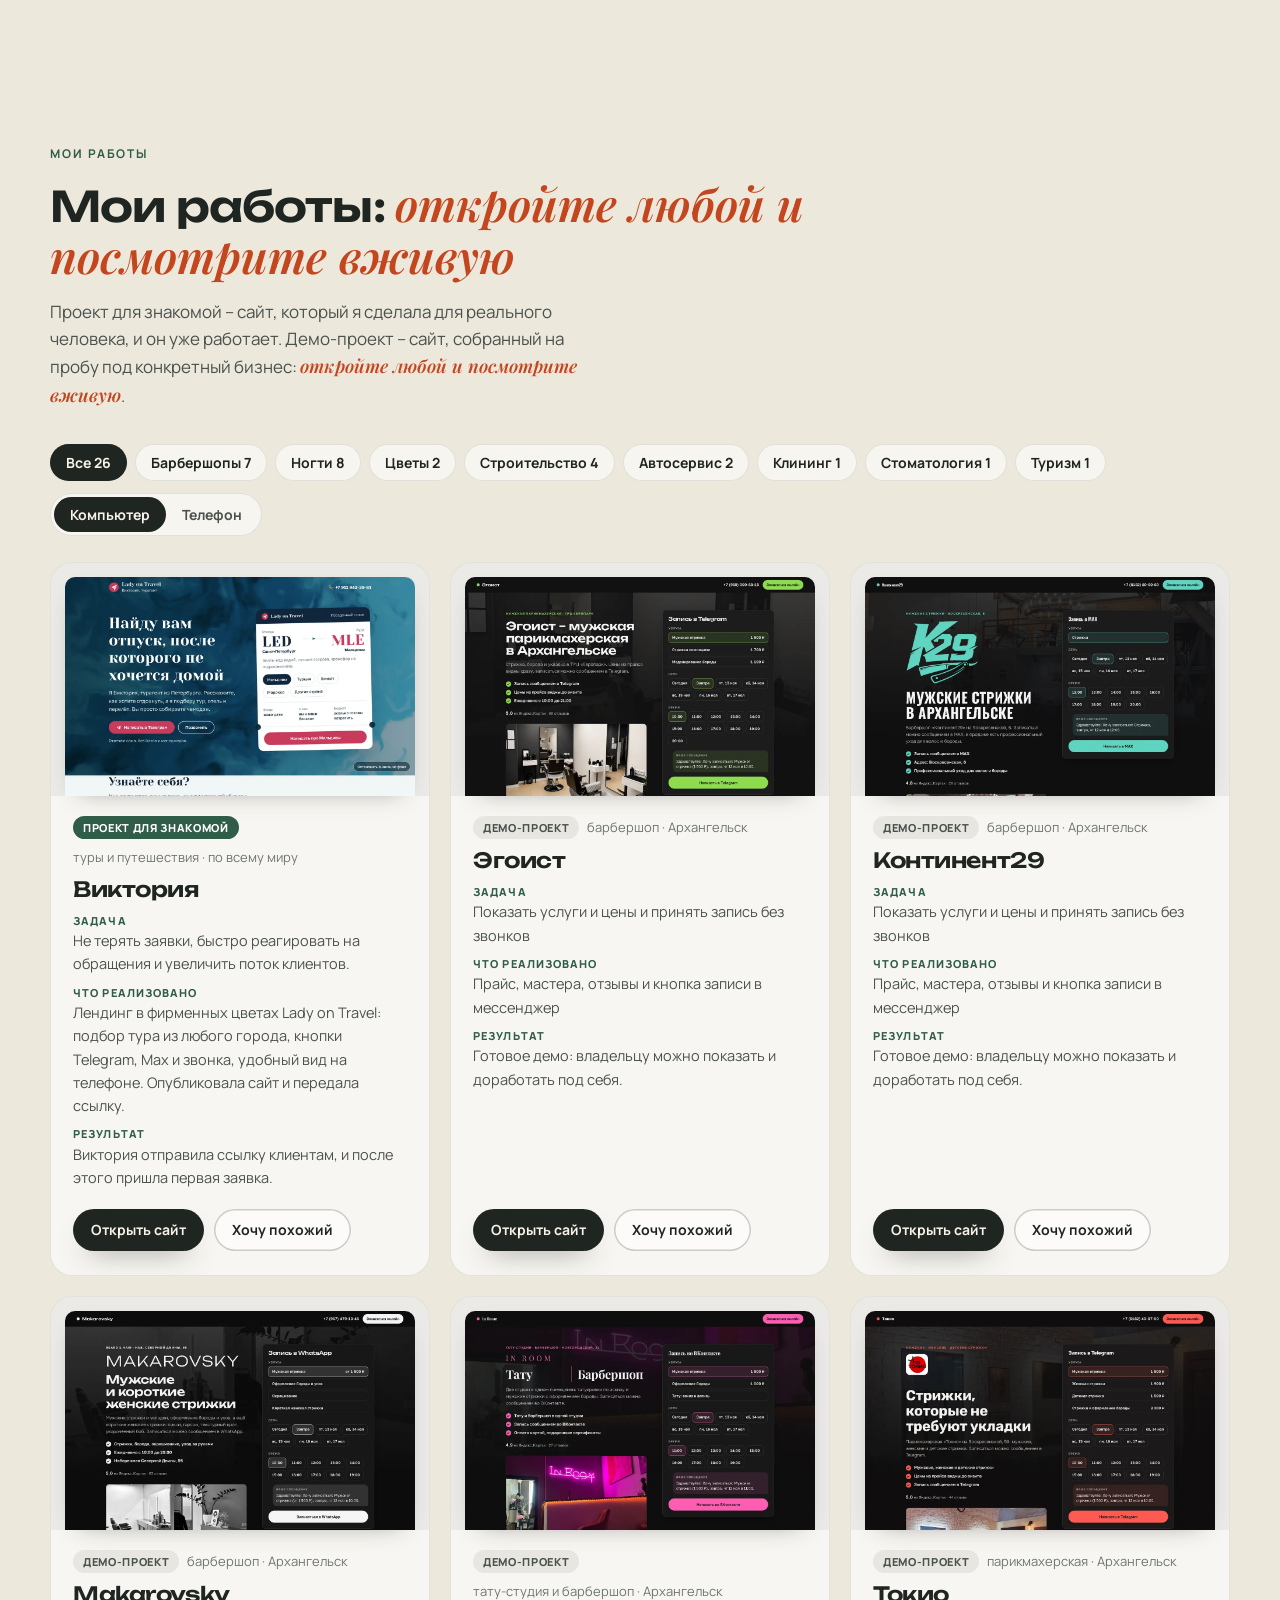
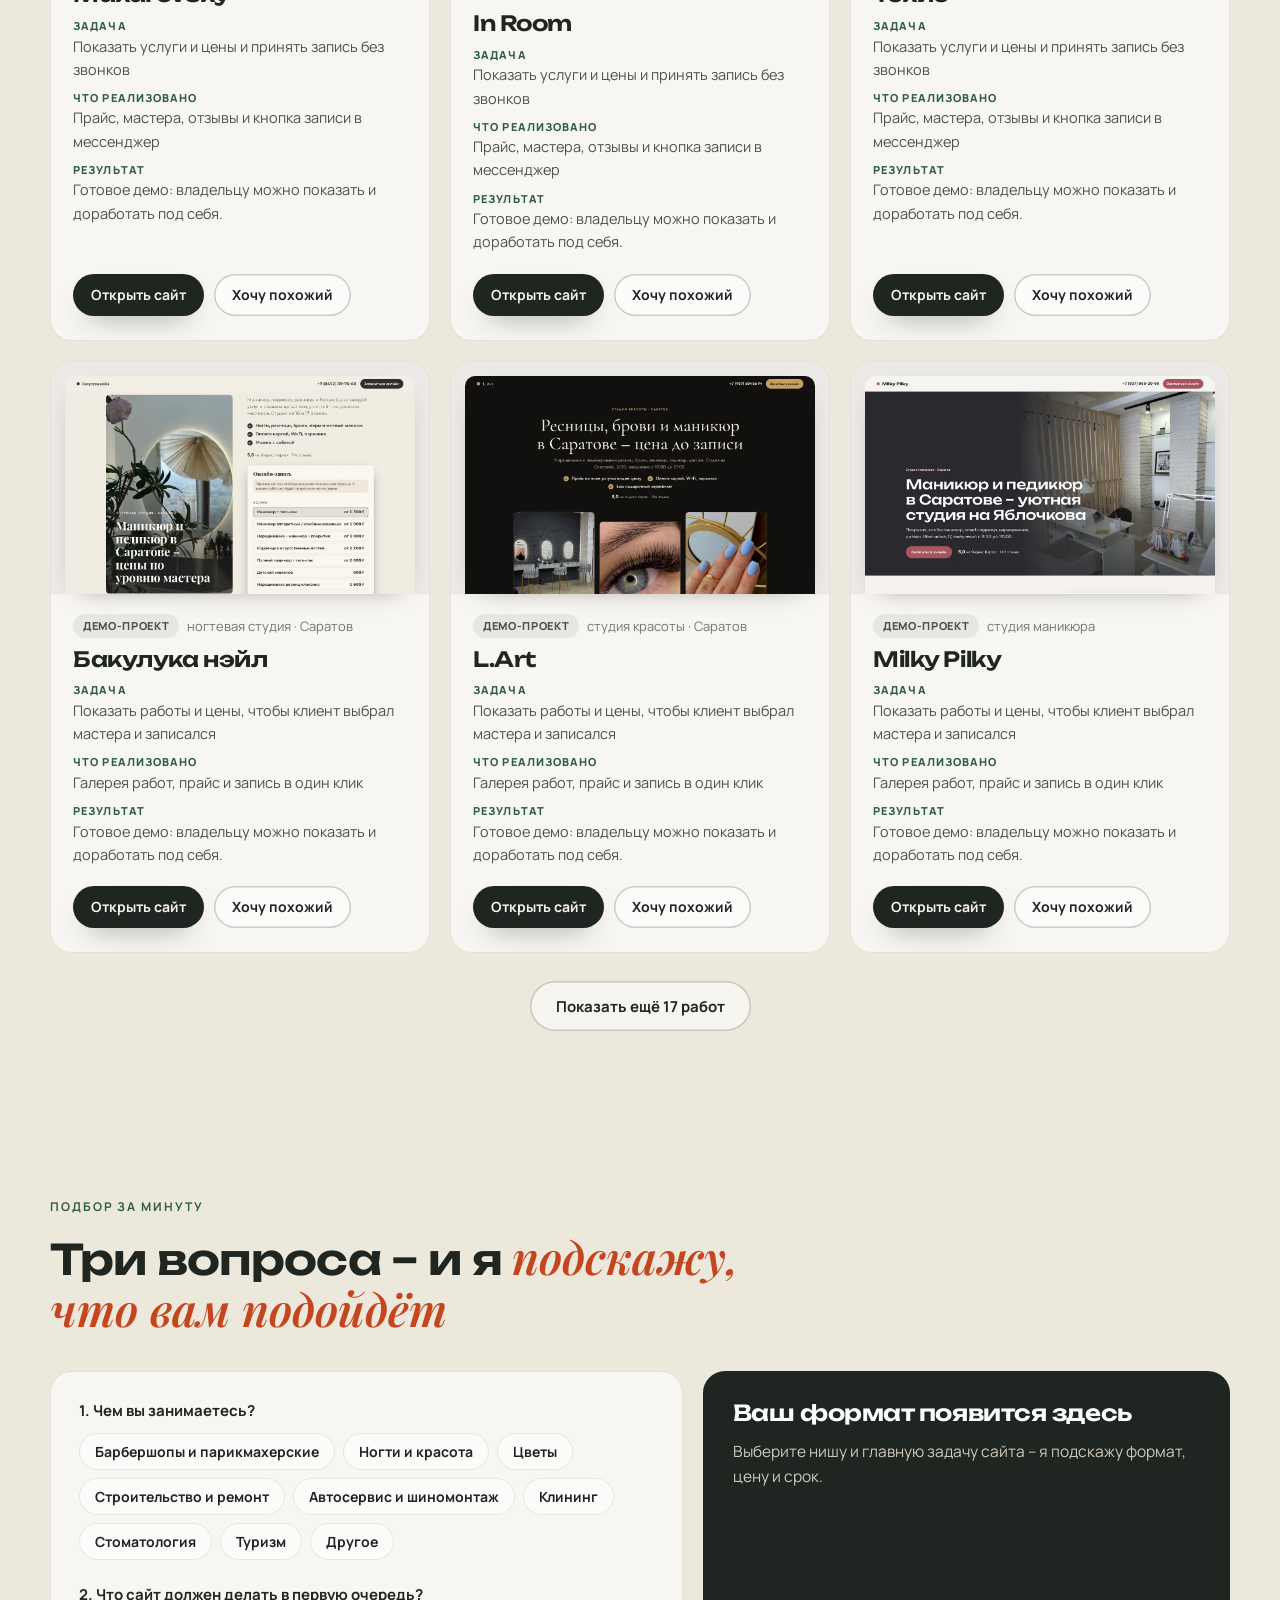
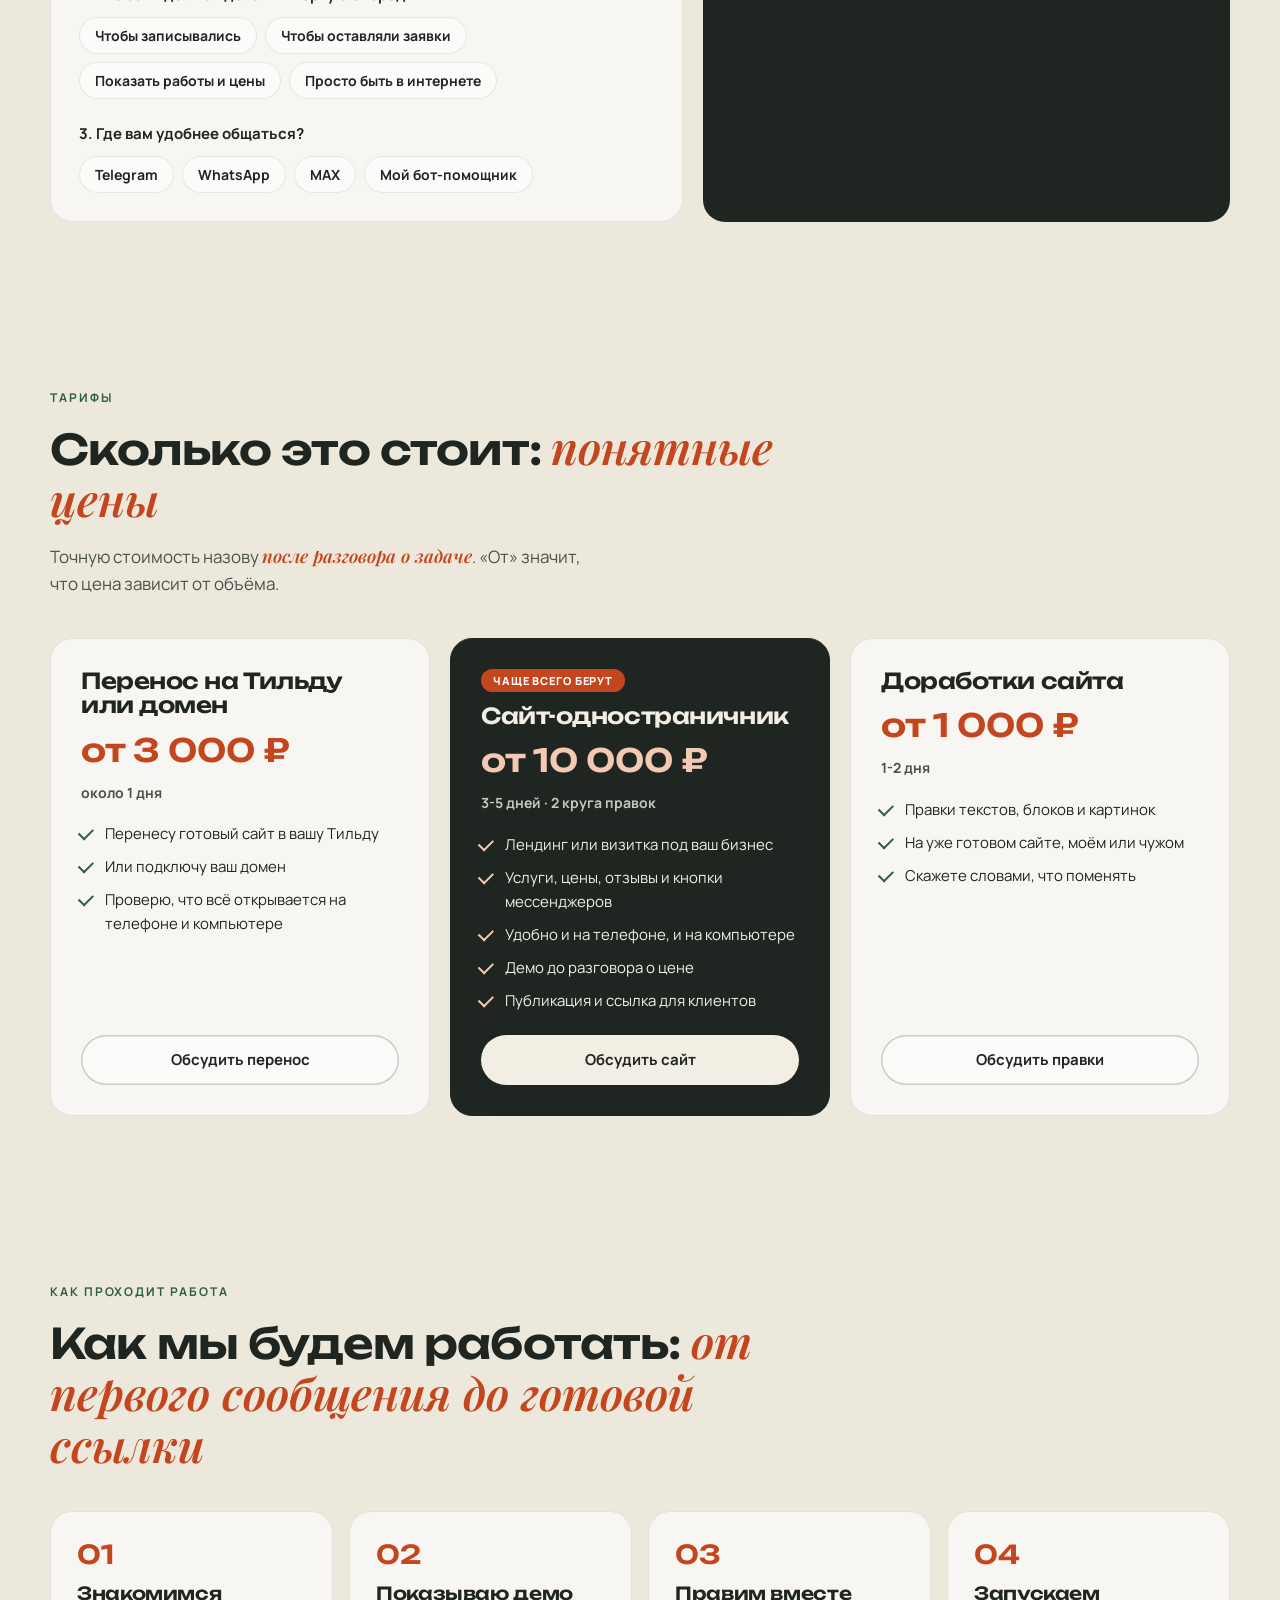
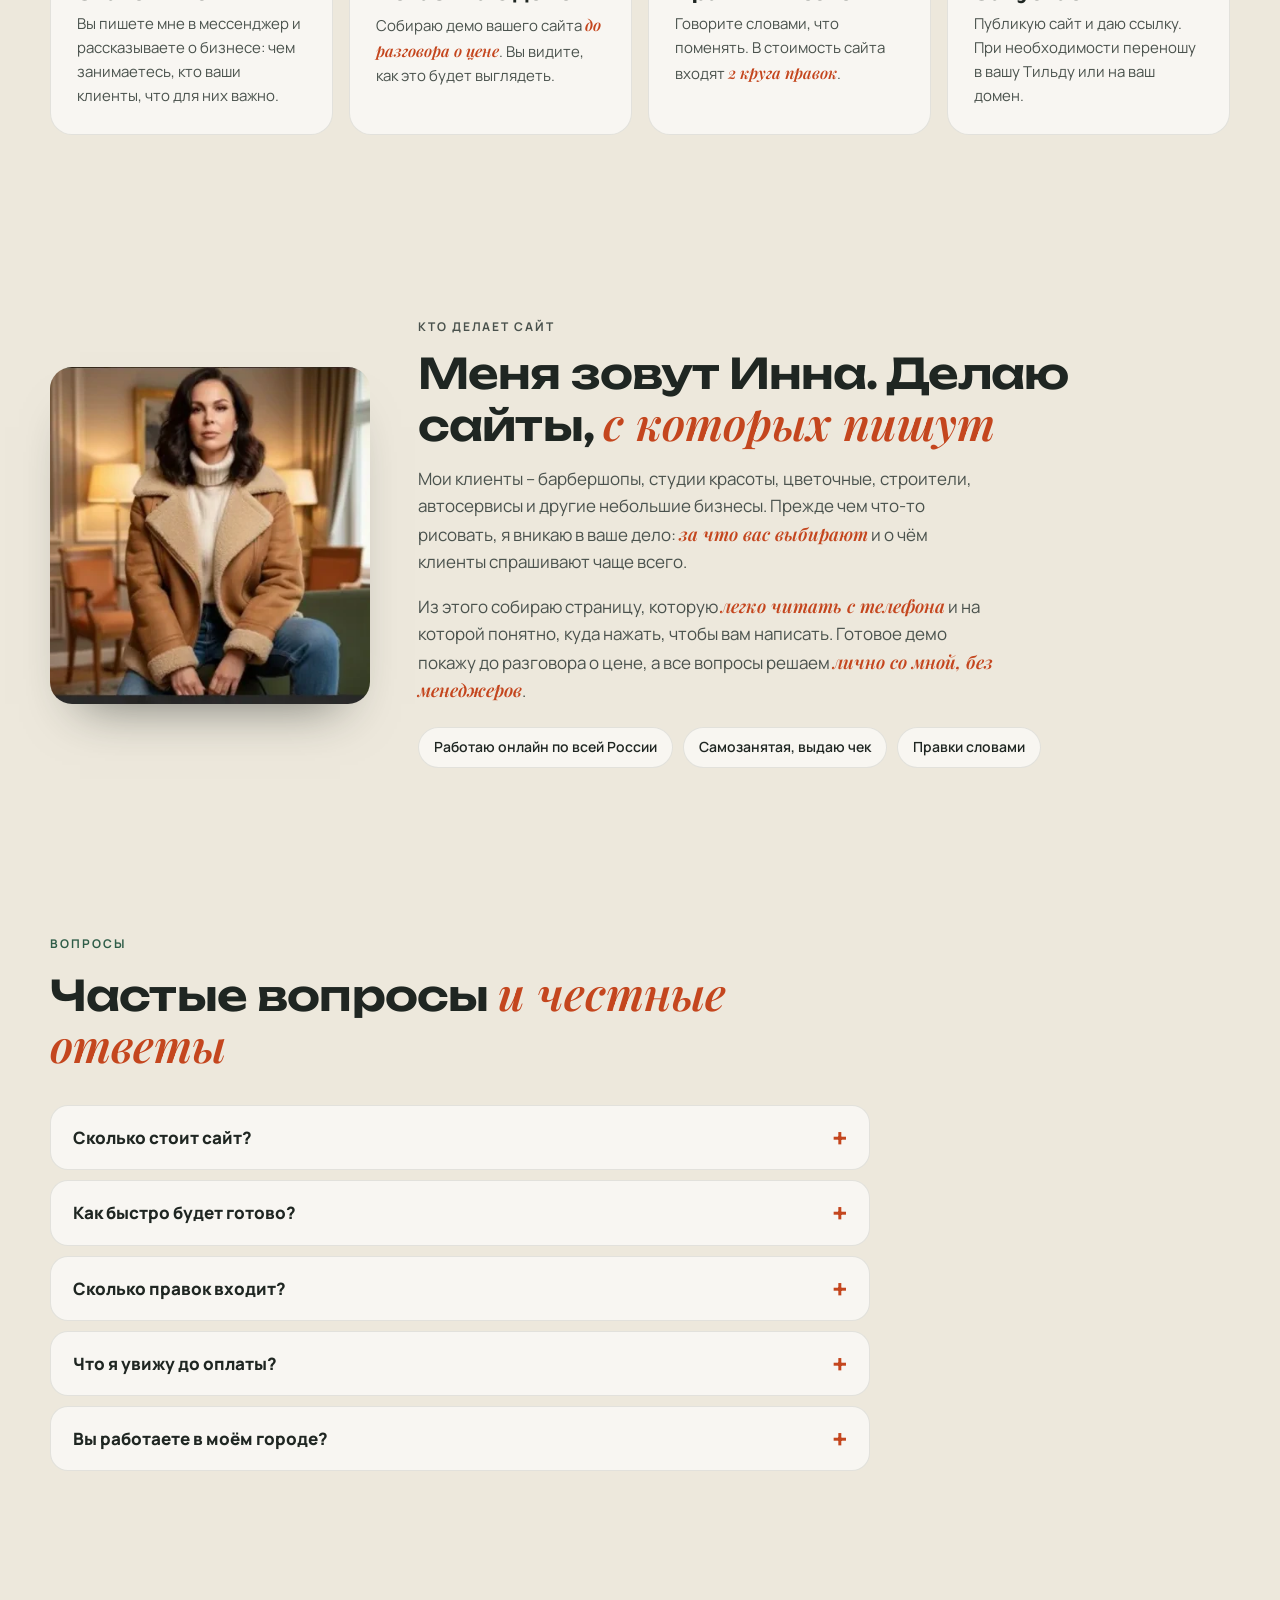
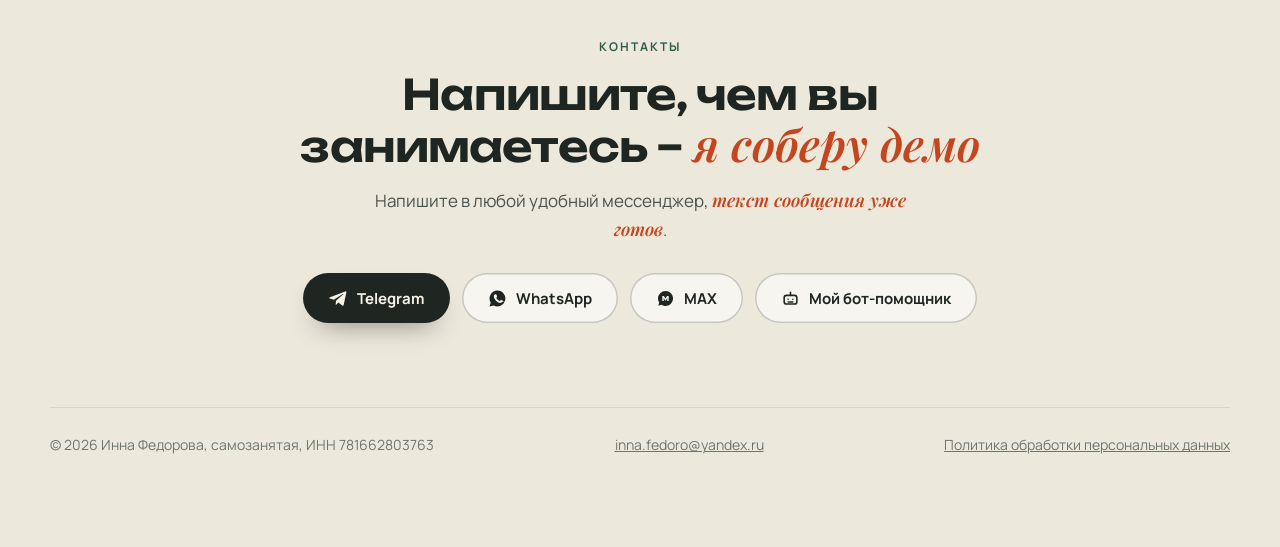
==== commit 2b35c4dd: "Кнопка бота на первом экране" ====
--- a/index.html
+++ b/index.html
@@ -42,6 +42,7 @@
       <div class="hero-cta">
         <a class="btn btn-main" href="#works">Смотреть работы</a>
         <button class="btn btn-ghost" type="button" data-open-chat>Обсудить проект</button>
+        <a class="btn btn-ghost" href="https://t.me/Site_Inna_bot" target="_blank" rel="noopener"><svg viewBox="0 0 24 24" fill="none" stroke="currentColor" stroke-width="2" stroke-linecap="round" stroke-linejoin="round"><rect x="4" y="8" width="16" height="11" rx="3"/><path d="M12 4v4M9 13h.01M15 13h.01M9 16.5h6"/></svg>Мой бот-помощник</a>
       </div>
       <div class="facts" id="facts"></div>
     </div>
